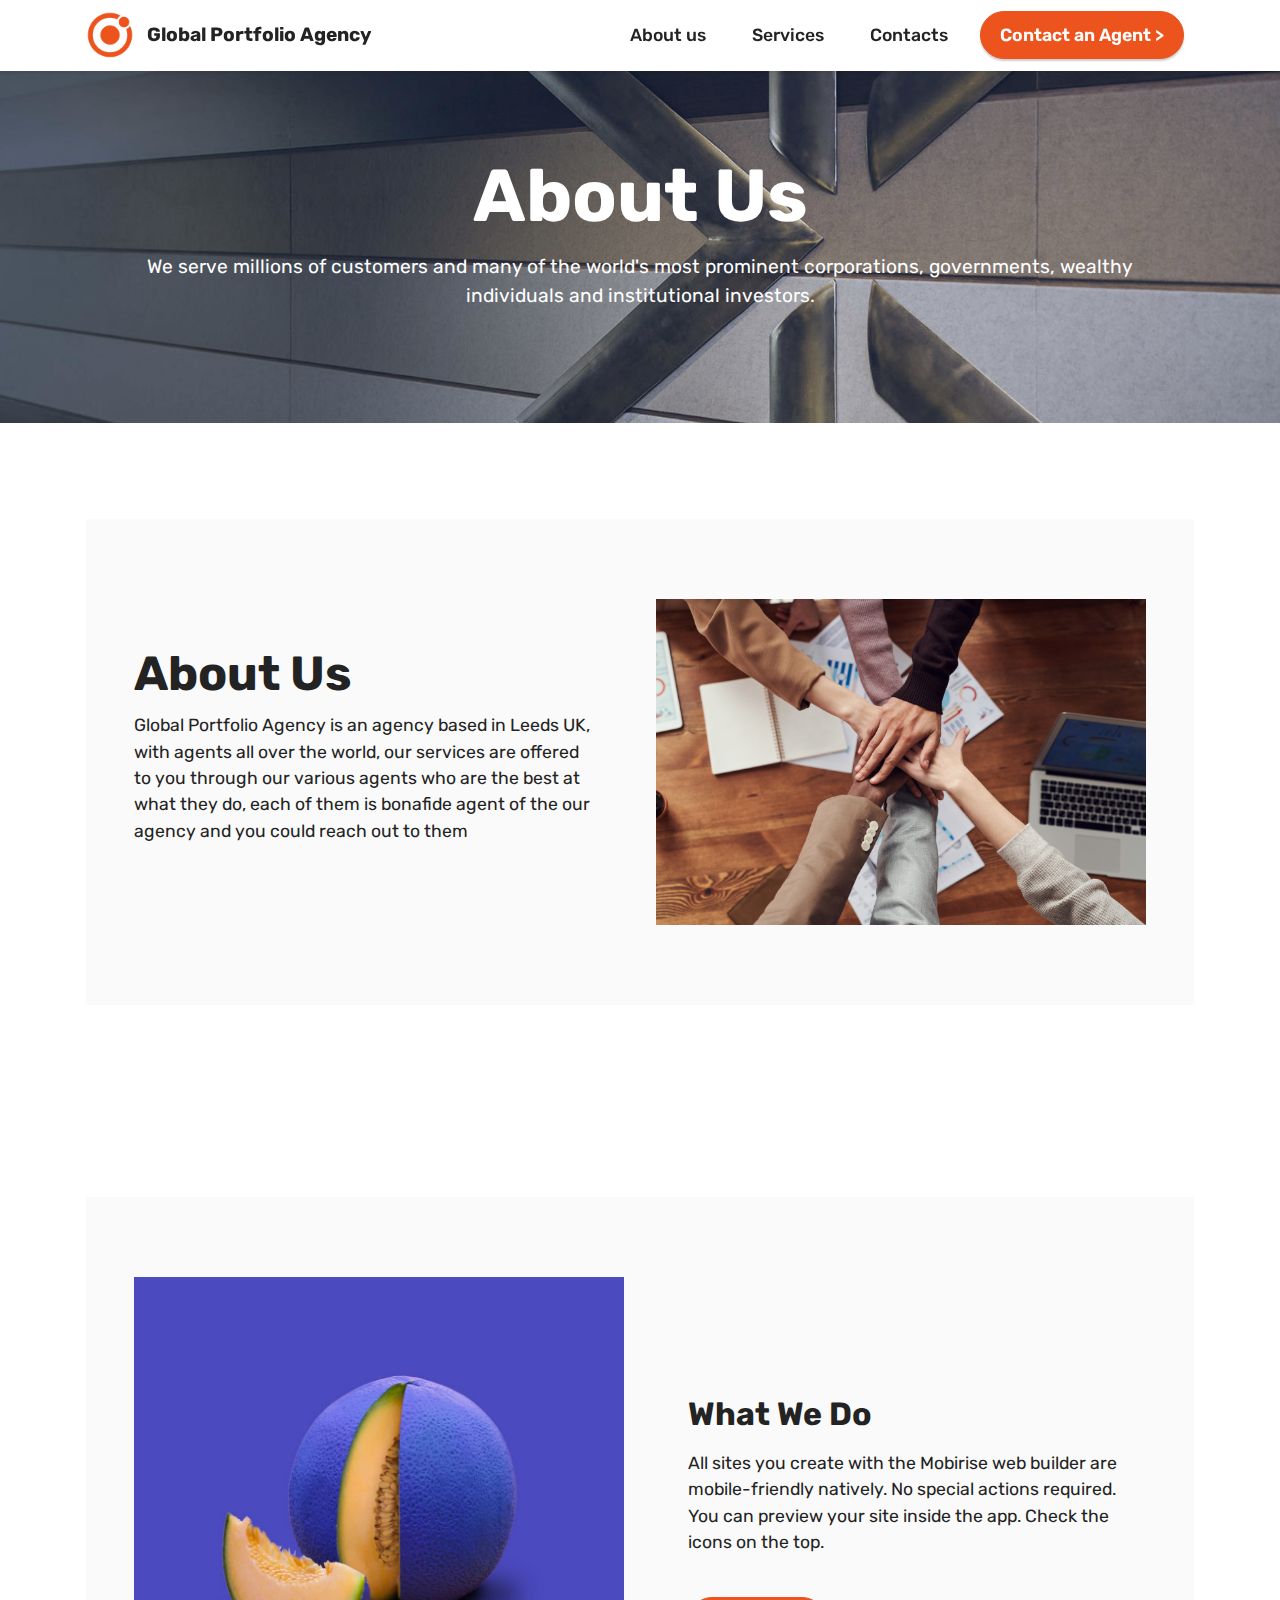
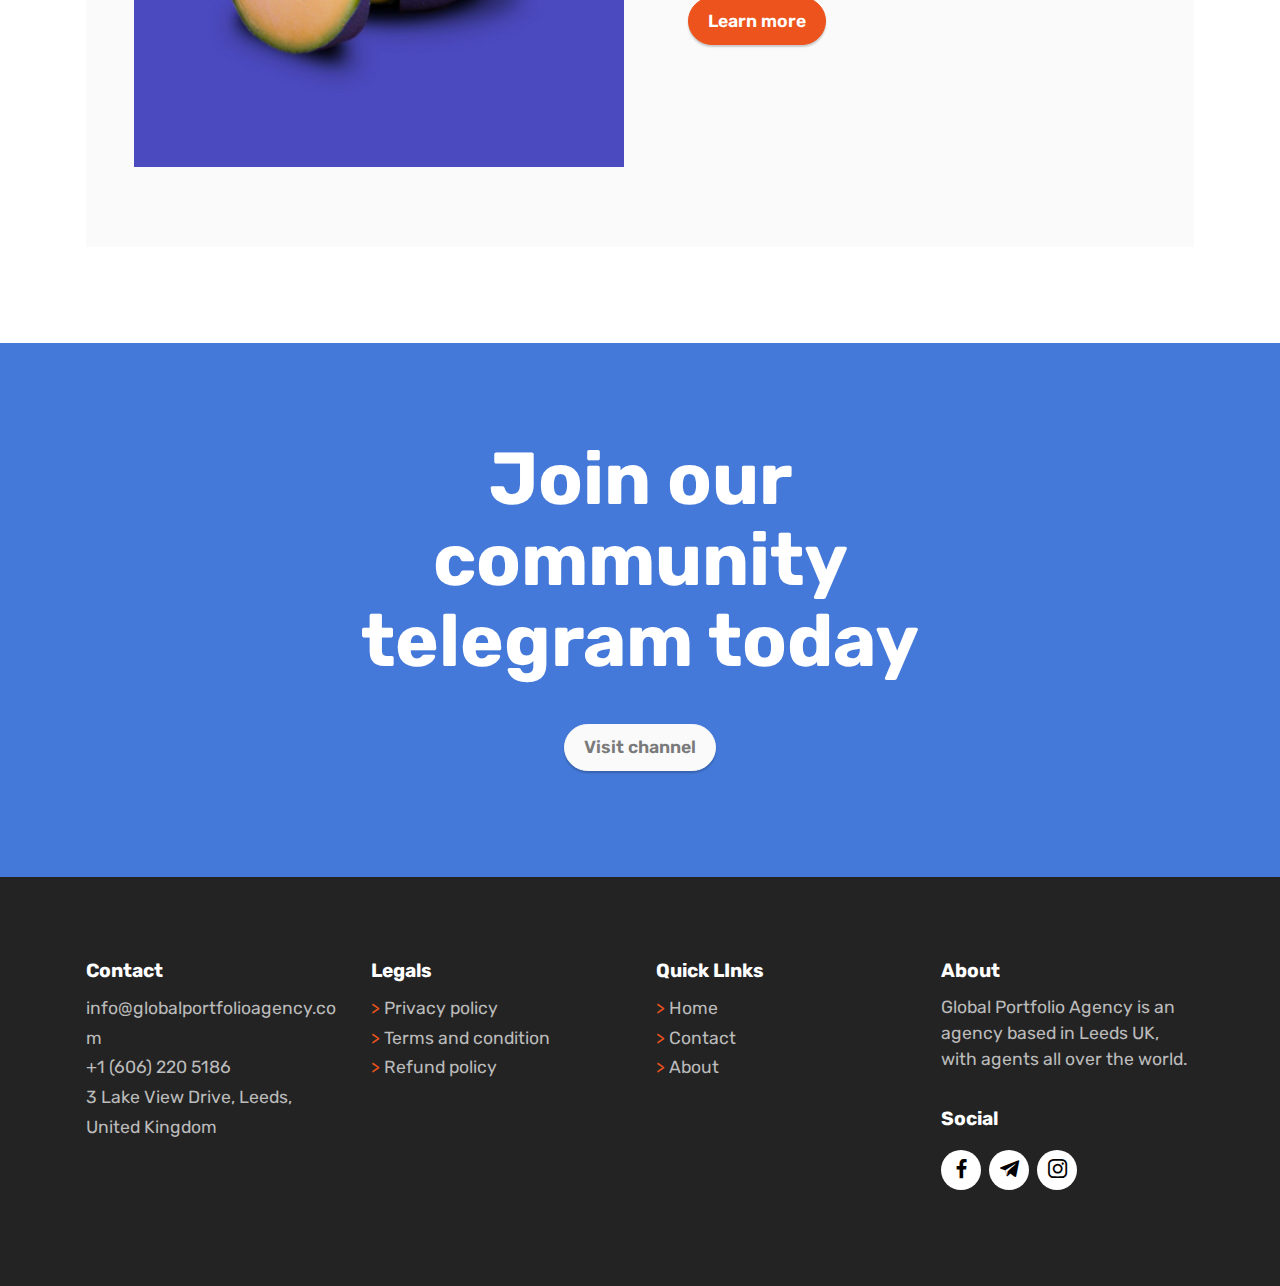
==== about.html @ 00030e46 "test phase" ====
<!DOCTYPE html>
<html lang="en">
  
<!-- Mirrored from globalportfolioagency.com/about by HTTrack Website Copier/3.x [XR&CO'2014], Tue, 10 Aug 2021 15:45:06 GMT -->
<!-- Added by HTTrack --><meta http-equiv="content-type" content="text/html;charset=utf-8" /><!-- /Added by HTTrack -->
<head>
    <meta charset="UTF-8" />
    <meta name="viewport" content="width=device-width, initial-scale=1.0" />
    <meta http-equiv="X-UA-Compatible" content="ie=edge" />

    <meta property="og:description" content="Discover how we help individuals, families, institutions and governments raise, manage and distribute the capital they need to achieve their goals."/>
    <link rel="shortcut icon" href="assets/images/logo-globe.png" type="image/x-icon">
    <title>Global Portfolio Agency </title>
  </head>
  <body>
    <div><!DOCTYPE html>
<html  >
<head>
  <!-- Site made with Mobirise Website Builder v5.3.4, https://mobirise.com -->
  <meta charset="UTF-8">
  <meta http-equiv="X-UA-Compatible" content="IE=edge">
  <meta name="generator" content="Mobirise v5.3.4, mobirise.com">
  <meta name="viewport" content="width=device-width, initial-scale=1, minimum-scale=1">
  <link rel="shortcut icon" href="assets/images/logo.html" type="image/x-icon">
  <meta name="description" content="">
  
  
  <title>about</title>
  <link rel="stylesheet" href="assets/tether/tether.min.css">
  <link rel="stylesheet" href="assets/bootstrap/css/bootstrap.min.css">
  <link rel="stylesheet" href="assets/bootstrap/css/bootstrap-grid.min.css">
  <link rel="stylesheet" href="assets/bootstrap/css/bootstrap-reboot.min.css">
  <link rel="stylesheet" href="assets/dropdown/css/style.css">
  <link rel="stylesheet" href="assets/socicon/css/styles.css">
  <link rel="stylesheet" href="assets/theme/css/style.css">
  <link rel="preload" href="https://fonts.googleapis.com/css?family=Rubik:300,400,500,600,700,800,900,300i,400i,500i,600i,700i,800i,900i&amp;display=swap" as="style" onload="this.onload=null;this.rel='stylesheet'">
  <noscript><link rel="stylesheet" href="https://fonts.googleapis.com/css?family=Rubik:300,400,500,600,700,800,900,300i,400i,500i,600i,700i,800i,900i&amp;display=swap"></noscript>
  <link rel="preload" as="style" href="assets/mobirise/css/mbr-additional.css"><link rel="stylesheet" href="assets/mobirise/css/mbr-additional.css" type="text/css">
  
  
  
  
</head>
<body>
  
  <section class="menu menu2 cid-sE0DUnyXPK" once="menu" id="menu2-i">
    
      
    <nav class="navbar navbar-dropdown navbar-fixed-top navbar-expand-lg">
      <div class="container">
          <div class="navbar-brand">
              <span class="navbar-logo">
                  <a href="index.html">
                      <img src="assets/images/logo-globe.png" alt="Mobirise" style="height: 3rem;">
                  </a>
              </span>
              <span class="navbar-caption-wrap"><a class="navbar-caption text-black display-7" href="index.html">Global Portfolio Agency</a></span>
          </div>
          <button class="navbar-toggler" type="button" data-toggle="collapse" data-target="#navbarSupportedContent" aria-controls="navbarNavAltMarkup" aria-expanded="false" aria-label="Toggle navigation">
              <div class="hamburger">
                  <span></span>
                  <span></span>
                  <span></span>
                  <span></span>
              </div>
          </button>
          <div class="collapse navbar-collapse" id="navbarSupportedContent">
              <ul class="navbar-nav nav-dropdown" data-app-modern-menu="true"><li class="nav-item"><a class="nav-link link text-black display-4" href="about.html">
                          About us</a></li>
                  <li class="nav-item"><a class="nav-link link text-black display-4" href="services.html">
                          Services</a></li>
                  <li class="nav-item"><a class="nav-link link text-black display-4" href="contact.html">Contacts</a>
                  </li></ul>
              
              <div class="navbar-buttons mbr-section-btn"><a class="btn btn-primary display-4" href="#team1-5">Contact an Agent &gt;</a></div>
          </div>
      </div>
  </nav>
</section>
<section class="header6 cid-stNG4FjljX" id="header6-10">

    

    <div class="mbr-overlay" style="opacity: 0.2; background-color: rgb(68, 121, 217);"></div>

    <div class="align-center container-fluid">
        <div class="row justify-content-center">
            <div class="col-12 col-lg-10">
                <h1 class="mbr-section-title mbr-fonts-style mbr-white mb-3 display-1"><strong>About Us </strong></h1>
                <p class="mbr-text mbr-white mbr-fonts-style display-7">
                    We serve millions of customers and many of the world's most prominent corporations, governments, wealthy individuals and institutional investors.
                </p>
            </div>
        </div>
    </div>
</section>

<section class="features15 cid-sE0GPHafFb" id="features16-l">

    

    
    <div class="container">
        <div class="content-wrapper">
            <div class="row align-items-center">
                <div class="col-12 col-lg">
                    <div class="text-wrapper">
                        <h6 class="card-title mbr-fonts-style display-2">
                            <strong>About Us</strong>
                        </h6>
                        <p class="mbr-text mbr-fonts-style mb-4 display-4">
                            Global Portfolio Agency is an agency based in Leeds UK, with agents all over the world, our services are offered to you through our various agents who are the best at what they do, each of them is bonafide agent  of the our agency and you could reach out to them</p>
                    
                    </div>
                </div>
                <div class="col-12 col-lg-6">
                    <div class="image-wrapper">
                        <img src="assets/images/sq2.jpg" alt="Mobirise">
                    </div>
                </div>
            </div>
        </div>
    </div>
</section>

<section class="features16 cid-sE0GQ8Fw3c" id="features17-m">
    

    
    <div class="container">
        <div class="content-wrapper">
            <div class="row align-items-center">
                <div class="col-12 col-lg-6">
                    <div class="image-wrapper">
                        <img src="assets/images/sq1.jpg" alt="Mobirise">
                    </div>
                </div>
                <div class="col-12 col-lg">
                    <div class="text-wrapper">
                        <h6 class="card-title mbr-fonts-style display-5">
                            <strong>What We Do </strong>
                        </h6>
                        <p class="mbr-text mbr-fonts-style mb-4 display-4">
                            All sites you create with the Mobirise web builder are mobile-friendly natively. No special actions required. You can preview your site inside the app. Check the icons on the top.</p>
                        <div class="mbr-section-btn mt-3">
                            <a class="btn btn-primary display-4" href="https://mobiri.se/">
                                Learn more
                            </a>
                        </div>
                    </div>
                </div>
            </div>
        </div>
    </div>
</section>


<section class="info1 cid-sE0E0Isvw9" id="info1-3">
    
    
    <div class="align-center container">
        <div class="row justify-content-center">
            <div class="col-12 col-lg-8">
                <h3 class="mbr-section-title mb-4 mbr-fonts-style display-1">
                    <strong>Join our community telegram today</strong>
                </h3>
                
                <div class="mbr-section-btn">
                    <a class="btn btn-white display-4" href="https://t.me/globalportfolioagency">Visit channel</a>
                </div>
            </div>
        </div>
    </div>
</section>

<section class="footer1 cid-sE0EalPDA8" once="footers" id="footer1-j">

    
     
    
    <div class="container">
        <div class="row mbr-white">
            <div class="col-12 col-md-6 col-lg-3">
                <h5 class="mbr-section-subtitle mbr-fonts-style mb-2 display-7">
                    <strong>Contact </strong>
                </h5>
                <ul class="list mbr-fonts-style display-4">
                    <li class="mbr-text item-wrap">info@globalportfolioagency.com</li>
                    <li class="mbr-text item-wrap"> +1 (606) 220 5186</li>
                    <li class="mbr-text item-wrap">3 Lake View Drive, Leeds, United Kingdom</li>
                </ul>
            </div>
            <div class="col-12 col-md-6 col-lg-3">
                <h5 class="mbr-section-subtitle mbr-fonts-style mb-2 display-7">
                    <strong>Legals</strong>
                </h5>
                <ul class="list mbr-fonts-style display-4">

                    <a href="privacy-policy.html" class="mbr-text item-wrap"> <span style="color: #ed531c;">&gt;</span> Privacy policy</a><br>
                    <a href="term-and-condition" class="mbr-text item-wrap"> <span style="color: #ed531c;">&gt;</span>  Terms and condition</a><br>
                    <a href="refund-policy" class="mbr-text item-wrap"><span style="color: #ed531c;">&gt;</span>  Refund policy</a><br>
                </ul>
            </div>
            <div class="col-12 col-md-6 col-lg-3">
                <h5 class="mbr-section-subtitle mbr-fonts-style mb-2 display-7">
                    <strong>Quick LInks</strong>
                </h5>
                <ul class="list mbr-fonts-style display-4">
                    <a href="index.html" class="mbr-text item-wrap"><span style="color: #ed531c;">&gt;</span>  Home </a> <br>
                    <a href="contact.html" class="mbr-text item-wrap"><span style="color: #ed531c;">&gt;</span>  Contact</a><br>
                    <a href="about.html" class="mbr-text item-wrap"><span style="color: #ed531c;">&gt;</span> About</a><br>
                </ul>
            </div>
            <div class="col-12 col-md-6 col-lg-3">
                <h5 class="mbr-section-subtitle mbr-fonts-style mb-2 display-7">
                    <strong>About</strong>
                </h5>
                <p class="mbr-text mbr-fonts-style mb-4 display-4">
                    Global Portfolio Agency is an agency based in Leeds UK, with agents all over the world.</p>
                <h5 class="mbr-section-subtitle mbr-fonts-style mb-3 display-7">
                    <strong>Social</strong>
                </h5>
                <div class="social-row display-7">
                    <div class="soc-item">
                        <a href="https://facebook.com/globalportfolioagency" target="_blank">
                            <span class="mbr-iconfont socicon socicon-facebook"></span>
                        </a>
                    </div>
                    <div class="soc-item">
                        <a href="https://t.me/globalportfolioagency" target="_blank">
                            <span class="mbr-iconfont socicon socicon-telegram"></span>
                        </a>
                    </div>
                    <div class="soc-item">
                        <a href="https://instagram.com/globalportfolioagency" target="_blank">
                            <span class="mbr-iconfont socicon socicon-instagram"></span>
                        </a>
                    </div>
                    
                </div>
            </div>
            
        </div>
    </div>
</section><section style="background-color: #fff; font-family: -apple-system, BlinkMacSystemFont, 'Segoe UI', 'Roboto', 'Helvetica Neue', Arial, sans-serif; color:#aaa; font-size:12px; padding: 0; align-items: center; display: none;"><a href="https://mobirise.site/v" style="flex: 1 1; height: 3rem; padding-left: 1rem;"></a><p style="flex: 0 0 auto; margin:0; padding-right:1rem;">Made with Mobirise <a href="https://mobirise.site/j" style="color:#aaa;">page</a> maker</p></section><script src="assets/web/assets/jquery/jquery.min.js"></script>  <script src="assets/popper/popper.min.js"></script>  <script src="assets/tether/tether.min.js"></script>  <script src="assets/bootstrap/js/bootstrap.min.js"></script>  <script src="assets/smoothscroll/smooth-scroll.js"></script>  <script src="assets/dropdown/js/nav-dropdown.js"></script>  <script src="assets/dropdown/js/navbar-dropdown.js"></script>  <script src="assets/touchswipe/jquery.touch-swipe.min.js"></script>  <script src="assets/theme/js/script.js"></script>  
  
<!-- Start of LiveChat (www.livechatinc.com) code -->
<script>
  window.__lc = window.__lc || {};
  window.__lc.license = 13027326;
  ;(function(n,t,c){function i(n){return e._h?e._h.apply(null,n):e._q.push(n)}var e={_q:[],_h:null,_v:"2.0",on:function(){i(["on",c.call(arguments)])},once:function(){i(["once",c.call(arguments)])},off:function(){i(["off",c.call(arguments)])},get:function(){if(!e._h)throw new Error("[LiveChatWidget] You can't use getters before load.");return i(["get",c.call(arguments)])},call:function(){i(["call",c.call(arguments)])},init:function(){var n=t.createElement("script");n.async=!0,n.type="text/javascript",n.src="../cdn.livechatinc.com/tracking.js",t.head.appendChild(n)}};!n.__lc.asyncInit&&e.init(),n.LiveChatWidget=n.LiveChatWidget||e}(window,document,[].slice))
</script>
<noscript><a href="https://www.livechatinc.com/chat-with/13027326/" rel="nofollow">Chat with us</a>, powered by <a href="https://www.livechatinc.com/?welcome" rel="noopener nofollow" target="_blank">LiveChat</a></noscript>
<!-- End of LiveChat code -->

</body>

<!-- Mirrored from globalportfolioagency.com/about by HTTrack Website Copier/3.x [XR&CO'2014], Tue, 10 Aug 2021 15:45:07 GMT -->
</html></div>

  </body>
</html>
---- assets/dropdown/css/style.css ----
.navbar-dropdown {
  left: 0;
  padding: 0;
  position: absolute;
  right: 0;
  top: 0;
  transition: all 0.45s ease;
  z-index: 1030;
  background: #282828; }
  .navbar-dropdown .navbar-logo {
    margin-right: 0.8rem;
    transition: margin 0.3s ease-in-out;
    vertical-align: middle; }
    .navbar-dropdown .navbar-logo img {
      height: 3.125rem;
      transition: all 0.3s ease-in-out; }
    .navbar-dropdown .navbar-logo.mbr-iconfont {
      font-size: 3.125rem;
      line-height: 3.125rem; }
  .navbar-dropdown .navbar-caption {
    font-weight: 700;
    white-space: normal;
    vertical-align: -4px;
    line-height: 3.125rem !important; }
    .navbar-dropdown .navbar-caption, .navbar-dropdown .navbar-caption:hover {
      color: inherit;
      text-decoration: none; }
  .navbar-dropdown .mbr-iconfont + .navbar-caption {
    vertical-align: -1px; }
  .navbar-dropdown.navbar-fixed-top {
    position: fixed; }
  .navbar-dropdown .navbar-brand span {
    vertical-align: -4px; }
  .navbar-dropdown.bg-color.transparent {
    background: none; }
  .navbar-dropdown.navbar-short .navbar-brand {
    padding: 0.625rem 0; }
    .navbar-dropdown.navbar-short .navbar-brand span {
      vertical-align: -1px; }
  .navbar-dropdown.navbar-short .navbar-caption {
    line-height: 2.375rem !important;
    vertical-align: -2px; }
  .navbar-dropdown.navbar-short .navbar-logo {
    margin-right: 0.5rem; }
    .navbar-dropdown.navbar-short .navbar-logo img {
      height: 2.375rem; }
    .navbar-dropdown.navbar-short .navbar-logo.mbr-iconfont {
      font-size: 2.375rem;
      line-height: 2.375rem; }
  .navbar-dropdown.navbar-short .mbr-table-cell {
    height: 3.625rem; }
  .navbar-dropdown .navbar-close {
    left: 0.6875rem;
    position: fixed;
    top: 0.75rem;
    z-index: 1000; }
  .navbar-dropdown .hamburger-icon {
    content: "";
    display: inline-block;
    vertical-align: middle;
    width: 16px;
    -webkit-box-shadow: 0 -6px 0 1px #282828,0 0 0 1px #282828,0 6px 0 1px #282828;
    -moz-box-shadow: 0 -6px 0 1px #282828,0 0 0 1px #282828,0 6px 0 1px #282828;
    box-shadow: 0 -6px 0 1px #282828,0 0 0 1px #282828,0 6px 0 1px #282828; }

.dropdown-menu .dropdown-toggle[data-toggle="dropdown-submenu"]::after {
  border-bottom: 0.35em solid transparent;
  border-left: 0.35em solid;
  border-right: 0;
  border-top: 0.35em solid transparent;
  margin-left: 0.3rem; }

.dropdown-menu .dropdown-item:focus {
  outline: 0; }

.nav-dropdown {
  font-size: 0.75rem;
  font-weight: 500;
  height: auto !important; }
  .nav-dropdown .nav-btn {
    padding-left: 1rem; }
  .nav-dropdown .link {
    margin: .667em 1.667em;
    font-weight: 500;
    padding: 0;
    transition: color .2s ease-in-out; }
    .nav-dropdown .link.dropdown-toggle {
      margin-right: 2.583em; }
      .nav-dropdown .link.dropdown-toggle::after {
        margin-left: .25rem;
        border-top: 0.35em solid;
        border-right: 0.35em solid transparent;
        border-left: 0.35em solid transparent;
        border-bottom: 0; }
      .nav-dropdown .link.dropdown-toggle[aria-expanded="true"] {
        margin: 0;
        padding: 0.667em 3.263em  0.667em 1.667em; }
  .nav-dropdown .link::after,
  .nav-dropdown .dropdown-item::after {
    color: inherit; }
  .nav-dropdown .btn {
    font-size: 0.75rem;
    font-weight: 700;
    letter-spacing: 0;
    margin-bottom: 0;
    padding-left: 1.25rem;
    padding-right: 1.25rem; }
  .nav-dropdown .dropdown-menu {
    border-radius: 0;
    border: 0;
    left: 0;
    margin: 0;
    padding-bottom: 1.25rem;
    padding-top: 1.25rem;
    position: relative; }
  .nav-dropdown .dropdown-submenu {
    margin-left: 0.125rem;
    top: 0; }
  .nav-dropdown .dropdown-item {
    font-weight: 500;
    line-height: 2;
    padding: 0.3846em 4.615em 0.3846em 1.5385em;
    position: relative;
    transition: color .2s ease-in-out, background-color .2s ease-in-out; }
    .nav-dropdown .dropdown-item::after {
      margin-top: -0.3077em;
      position: absolute;
      right: 1.1538em;
      top: 50%; }
    .nav-dropdown .dropdown-item:focus, .nav-dropdown .dropdown-item:hover {
      background: none; }

@media (max-width: 767px) {
  .nav-dropdown.navbar-toggleable-sm {
    bottom: 0;
    display: none;
    left: 0;
    overflow-x: hidden;
    position: fixed;
    top: 0;
    transform: translateX(-100%);
    -ms-transform: translateX(-100%);
    -webkit-transform: translateX(-100%);
    width: 18.75rem;
    z-index: 999; } }
.nav-dropdown.navbar-toggleable-xl {
  bottom: 0;
  display: none;
  left: 0;
  overflow-x: hidden;
  position: fixed;
  top: 0;
  transform: translateX(-100%);
  -ms-transform: translateX(-100%);
  -webkit-transform: translateX(-100%);
  width: 18.75rem;
  z-index: 999; }

.nav-dropdown-sm {
  display: block !important;
  overflow-x: hidden;
  overflow: auto;
  padding-top: 3.875rem; }
  .nav-dropdown-sm::after {
    content: "";
    display: block;
    height: 3rem;
    width: 100%; }
  .nav-dropdown-sm.collapse.in ~ .navbar-close {
    display: block !important; }
  .nav-dropdown-sm.collapsing, .nav-dropdown-sm.collapse.in {
    transform: translateX(0);
    -ms-transform: translateX(0);
    -webkit-transform: translateX(0);
    transition: all 0.25s ease-out;
    -webkit-transition: all 0.25s ease-out;
    background: #282828; }
  .nav-dropdown-sm.collapsing[aria-expanded="false"] {
    transform: translateX(-100%);
    -ms-transform: translateX(-100%);
    -webkit-transform: translateX(-100%); }
  .nav-dropdown-sm .nav-item {
    display: block;
    margin-left: 0 !important;
    padding-left: 0; }
  .nav-dropdown-sm .link,
  .nav-dropdown-sm .dropdown-item {
    border-top: 1px dotted rgba(255, 255, 255, 0.1);
    font-size: 0.8125rem;
    line-height: 1.6;
    margin: 0 !important;
    padding: 0.875rem 2.4rem 0.875rem 1.5625rem !important;
    position: relative;
    white-space: normal; }
    .nav-dropdown-sm .link:focus, .nav-dropdown-sm .link:hover,
    .nav-dropdown-sm .dropdown-item:focus,
    .nav-dropdown-sm .dropdown-item:hover {
      background: rgba(0, 0, 0, 0.2) !important;
      color: #c0a375; }
  .nav-dropdown-sm .nav-btn {
    position: relative;
    padding: 1.5625rem 1.5625rem 0 1.5625rem; }
    .nav-dropdown-sm .nav-btn::before {
      border-top: 1px dotted rgba(255, 255, 255, 0.1);
      content: "";
      left: 0;
      position: absolute;
      top: 0;
      width: 100%; }
    .nav-dropdown-sm .nav-btn + .nav-btn {
      padding-top: 0.625rem; }
      .nav-dropdown-sm .nav-btn + .nav-btn::before {
        display: none; }
  .nav-dropdown-sm .btn {
    padding: 0.625rem 0; }
  .nav-dropdown-sm .dropdown-toggle[data-toggle="dropdown-submenu"]::after {
    margin-left: .25rem;
    border-top: 0.35em solid;
    border-right: 0.35em solid transparent;
    border-left: 0.35em solid transparent;
    border-bottom: 0; }
  .nav-dropdown-sm .dropdown-toggle[data-toggle="dropdown-submenu"][aria-expanded="true"]::after {
    border-top: 0;
    border-right: 0.35em solid transparent;
    border-left: 0.35em solid transparent;
    border-bottom: 0.35em solid; }
  .nav-dropdown-sm .dropdown-menu {
    margin: 0;
    padding: 0;
    position: relative;
    top: 0;
    left: 0;
    width: 100%;
    border: 0;
    float: none;
    border-radius: 0;
    background: none; }
  .nav-dropdown-sm .dropdown-submenu {
    left: 100%;
    margin-left: 0.125rem;
    margin-top: -1.25rem;
    top: 0; }

.navbar-toggleable-sm .nav-dropdown .dropdown-menu {
  position: absolute; }

.navbar-toggleable-sm .nav-dropdown .dropdown-submenu {
  left: 100%;
  margin-left: 0.125rem;
  margin-top: -1.25rem;
  top: 0; }

.navbar-toggleable-sm.opened .nav-dropdown .dropdown-menu {
  position: relative; }

.navbar-toggleable-sm.opened .nav-dropdown .dropdown-submenu {
  left: 0;
  margin-left: 00rem;
  margin-top: 0rem;
  top: 0; }

.is-builder .nav-dropdown.collapsing {
  transition: none !important; }

/*# sourceMappingURL=style.css.map */
---- assets/socicon/css/styles.css ----
@charset "UTF-8";

@font-face {
  font-family: 'Socicon';
  src:  url('../fonts/socicon.eot');
  src:  url('../fonts/socicond41d.eot?#iefix') format('embedded-opentype'),
    url('../fonts/socicon.woff2') format('woff2'),
    url('../fonts/socicon.ttf') format('truetype'),
    url('../fonts/socicon.woff') format('woff'),
    url('../fonts/socicon.svg#socicon') format('svg');
  font-weight: normal;
  font-style: normal;
  font-display: swap;
}

[data-icon]:before {
  font-family: "socicon" !important;
  content: attr(data-icon);
  font-style: normal !important;
  font-weight: normal !important;
  font-variant: normal !important;
  text-transform: none !important;
  speak: none;
  line-height: 1;
  -webkit-font-smoothing: antialiased;
  -moz-osx-font-smoothing: grayscale;
}

[class^="socicon-"], [class*=" socicon-"] {
  /* use !important to prevent issues with browser extensions that change fonts */
  font-family: 'Socicon' !important;
  speak: none;
  font-style: normal;
  font-weight: normal;
  font-variant: normal;
  text-transform: none;
  line-height: 1;

  /* Better Font Rendering =========== */
  -webkit-font-smoothing: antialiased;
  -moz-osx-font-smoothing: grayscale;
}

.socicon-eitaa:before {
  content: "\e97c";
}
.socicon-soroush:before {
  content: "\e97d";
}
.socicon-bale:before {
  content: "\e97e";
}
.socicon-zazzle:before {
  content: "\e97b";
}
.socicon-society6:before {
  content: "\e97a";
}
.socicon-redbubble:before {
  content: "\e979";
}
.socicon-avvo:before {
  content: "\e978";
}
.socicon-stitcher:before {
  content: "\e977";
}
.socicon-googlehangouts:before {
  content: "\e974";
}
.socicon-dlive:before {
  content: "\e975";
}
.socicon-vsco:before {
  content: "\e976";
}
.socicon-flipboard:before {
  content: "\e973";
}
.socicon-ubuntu:before {
  content: "\e958";
}
.socicon-artstation:before {
  content: "\e959";
}
.socicon-invision:before {
  content: "\e95a";
}
.socicon-torial:before {
  content: "\e95b";
}
.socicon-collectorz:before {
  content: "\e95c";
}
.socicon-seenthis:before {
  content: "\e95d";
}
.socicon-googleplaymusic:before {
  content: "\e95e";
}
.socicon-debian:before {
  content: "\e95f";
}
.socicon-filmfreeway:before {
  content: "\e960";
}
.socicon-gnome:before {
  content: "\e961";
}
.socicon-itchio:before {
  content: "\e962";
}
.socicon-jamendo:before {
  content: "\e963";
}
.socicon-mix:before {
  content: "\e964";
}
.socicon-sharepoint:before {
  content: "\e965";
}
.socicon-tinder:before {
  content: "\e966";
}
.socicon-windguru:before {
  content: "\e967";
}
.socicon-cdbaby:before {
  content: "\e968";
}
.socicon-elementaryos:before {
  content: "\e969";
}
.socicon-stage32:before {
  content: "\e96a";
}
.socicon-tiktok:before {
  content: "\e96b";
}
.socicon-gitter:before {
  content: "\e96c";
}
.socicon-letterboxd:before {
  content: "\e96d";
}
.socicon-threema:before {
  content: "\e96e";
}
.socicon-splice:before {
  content: "\e96f";
}
.socicon-metapop:before {
  content: "\e970";
}
.socicon-naver:before {
  content: "\e971";
}
.socicon-remote:before {
  content: "\e972";
}
.socicon-internet:before {
  content: "\e957";
}
.socicon-moddb:before {
  content: "\e94b";
}
.socicon-indiedb:before {
  content: "\e94c";
}
.socicon-traxsource:before {
  content: "\e94d";
}
.socicon-gamefor:before {
  content: "\e94e";
}
.socicon-pixiv:before {
  content: "\e94f";
}
.socicon-myanimelist:before {
  content: "\e950";
}
.socicon-blackberry:before {
  content: "\e951";
}
.socicon-wickr:before {
  content: "\e952";
}
.socicon-spip:before {
  content: "\e953";
}
.socicon-napster:before {
  content: "\e954";
}
.socicon-beatport:before {
  content: "\e955";
}
.socicon-hackerone:before {
  content: "\e956";
}
.socicon-hackernews:before {
  content: "\e946";
}
.socicon-smashwords:before {
  content: "\e947";
}
.socicon-kobo:before {
  content: "\e948";
}
.socicon-bookbub:before {
  content: "\e949";
}
.socicon-mailru:before {
  content: "\e94a";
}
.socicon-gitlab:before {
  content: "\e945";
}
.socicon-instructables:before {
  content: "\e944";
}
.socicon-portfolio:before {
  content: "\e943";
}
.socicon-codered:before {
  content: "\e940";
}
.socicon-origin:before {
  content: "\e941";
}
.socicon-nextdoor:before {
  content: "\e942";
}
.socicon-udemy:before {
  content: "\e93f";
}
.socicon-livemaster:before {
  content: "\e93e";
}
.socicon-crunchbase:before {
  content: "\e93b";
}
.socicon-homefy:before {
  content: "\e93c";
}
.socicon-calendly:before {
  content: "\e93d";
}
.socicon-realtor:before {
  content: "\e90f";
}
.socicon-tidal:before {
  content: "\e910";
}
.socicon-qobuz:before {
  content: "\e911";
}
.socicon-natgeo:before {
  content: "\e912";
}
.socicon-mastodon:before {
  content: "\e913";
}
.socicon-unsplash:before {
  content: "\e914";
}
.socicon-homeadvisor:before {
  content: "\e915";
}
.socicon-angieslist:before {
  content: "\e916";
}
.socicon-codepen:before {
  content: "\e917";
}
.socicon-slack:before {
  content: "\e918";
}
.socicon-openaigym:before {
  content: "\e919";
}
.socicon-logmein:before {
  content: "\e91a";
}
.socicon-fiverr:before {
  content: "\e91b";
}
.socicon-gotomeeting:before {
  content: "\e91c";
}
.socicon-aliexpress:before {
  content: "\e91d";
}
.socicon-guru:before {
  content: "\e91e";
}
.socicon-appstore:before {
  content: "\e91f";
}
.socicon-homes:before {
  content: "\e920";
}
.socicon-zoom:before {
  content: "\e921";
}
.socicon-alibaba:before {
  content: "\e922";
}
.socicon-craigslist:before {
  content: "\e923";
}
.socicon-wix:before {
  content: "\e924";
}
.socicon-redfin:before {
  content: "\e925";
}
.socicon-googlecalendar:before {
  content: "\e926";
}
.socicon-shopify:before {
  content: "\e927";
}
.socicon-freelancer:before {
  content: "\e928";
}
.socicon-seedrs:before {
  content: "\e929";
}
.socicon-bing:before {
  content: "\e92a";
}
.socicon-doodle:before {
  content: "\e92b";
}
.socicon-bonanza:before {
  content: "\e92c";
}
.socicon-squarespace:before {
  content: "\e92d";
}
.socicon-toptal:before {
  content: "\e92e";
}
.socicon-gust:before {
  content: "\e92f";
}
.socicon-ask:before {
  content: "\e930";
}
.socicon-trulia:before {
  content: "\e931";
}
.socicon-loomly:before {
  content: "\e932";
}
.socicon-ghost:before {
  content: "\e933";
}
.socicon-upwork:before {
  content: "\e934";
}
.socicon-fundable:before {
  content: "\e935";
}
.socicon-booking:before {
  content: "\e936";
}
.socicon-googlemaps:before {
  content: "\e937";
}
.socicon-zillow:before {
  content: "\e938";
}
.socicon-niconico:before {
  content: "\e939";
}
.socicon-toneden:before {
  content: "\e93a";
}
.socicon-augment:before {
  content: "\e908";
}
.socicon-bitbucket:before {
  content: "\e909";
}
.socicon-fyuse:before {
  content: "\e90a";
}
.socicon-yt-gaming:before {
  content: "\e90b";
}
.socicon-sketchfab:before {
  content: "\e90c";
}
.socicon-mobcrush:before {
  content: "\e90d";
}
.socicon-microsoft:before {
  content: "\e90e";
}
.socicon-pandora:before {
  content: "\e907";
}
.socicon-messenger:before {
  content: "\e906";
}
.socicon-gamewisp:before {
  content: "\e905";
}
.socicon-bloglovin:before {
  content: "\e904";
}
.socicon-tunein:before {
  content: "\e903";
}
.socicon-gamejolt:before {
  content: "\e901";
}
.socicon-trello:before {
  content: "\e902";
}
.socicon-spreadshirt:before {
  content: "\e900";
}
.socicon-500px:before {
  content: "\e000";
}
.socicon-8tracks:before {
  content: "\e001";
}
.socicon-airbnb:before {
  content: "\e002";
}
.socicon-alliance:before {
  content: "\e003";
}
.socicon-amazon:before {
  content: "\e004";
}
.socicon-amplement:before {
  content: "\e005";
}
.socicon-android:before {
  content: "\e006";
}
.socicon-angellist:before {
  content: "\e007";
}
.socicon-apple:before {
  content: "\e008";
}
.socicon-appnet:before {
  content: "\e009";
}
.socicon-baidu:before {
  content: "\e00a";
}
.socicon-bandcamp:before {
  content: "\e00b";
}
.socicon-battlenet:before {
  content: "\e00c";
}
.socicon-mixer:before {
  content: "\e00d";
}
.socicon-bebee:before {
  content: "\e00e";
}
.socicon-bebo:before {
  content: "\e00f";
}
.socicon-behance:before {
  content: "\e010";
}
.socicon-blizzard:before {
  content: "\e011";
}
.socicon-blogger:before {
  content: "\e012";
}
.socicon-buffer:before {
  content: "\e013";
}
.socicon-chrome:before {
  content: "\e014";
}
.socicon-coderwall:before {
  content: "\e015";
}
.socicon-curse:before {
  content: "\e016";
}
.socicon-dailymotion:before {
  content: "\e017";
}
.socicon-deezer:before {
  content: "\e018";
}
.socicon-delicious:before {
  content: "\e019";
}
.socicon-deviantart:before {
  content: "\e01a";
}
.socicon-diablo:before {
  content: "\e01b";
}
.socicon-digg:before {
  content: "\e01c";
}
.socicon-discord:before {
  content: "\e01d";
}
.socicon-disqus:before {
  content: "\e01e";
}
.socicon-douban:before {
  content: "\e01f";
}
.socicon-draugiem:before {
  content: "\e020";
}
.socicon-dribbble:before {
  content: "\e021";
}
.socicon-drupal:before {
  content: "\e022";
}
.socicon-ebay:before {
  content: "\e023";
}
.socicon-ello:before {
  content: "\e024";
}
.socicon-endomodo:before {
  content: "\e025";
}
.socicon-envato:before {
  content: "\e026";
}
.socicon-etsy:before {
  content: "\e027";
}
.socicon-facebook:before {
  content: "\e028";
}
.socicon-feedburner:before {
  content: "\e029";
}
.socicon-filmweb:before {
  content: "\e02a";
}
.socicon-firefox:before {
  content: "\e02b";
}
.socicon-flattr:before {
  content: "\e02c";
}
.socicon-flickr:before {
  content: "\e02d";
}
.socicon-formulr:before {
  content: "\e02e";
}
.socicon-forrst:before {
  content: "\e02f";
}
.socicon-foursquare:before {
  content: "\e030";
}
.socicon-friendfeed:before {
  content: "\e031";
}
.socicon-github:before {
  content: "\e032";
}
.socicon-goodreads:before {
  content: "\e033";
}
.socicon-google:before {
  content: "\e034";
}
.socicon-googlescholar:before {
  content: "\e035";
}
.socicon-googlegroups:before {
  content: "\e036";
}
.socicon-googlephotos:before {
  content: "\e037";
}
.socicon-googleplus:before {
  content: "\e038";
}
.socicon-grooveshark:before {
  content: "\e039";
}
.socicon-hackerrank:before {
  content: "\e03a";
}
.socicon-hearthstone:before {
  content: "\e03b";
}
.socicon-hellocoton:before {
  content: "\e03c";
}
.socicon-heroes:before {
  content: "\e03d";
}
.socicon-smashcast:before {
  content: "\e03e";
}
.socicon-horde:before {
  content: "\e03f";
}
.socicon-houzz:before {
  content: "\e040";
}
.socicon-icq:before {
  content: "\e041";
}
.socicon-identica:before {
  content: "\e042";
}
.socicon-imdb:before {
  content: "\e043";
}
.socicon-instagram:before {
  content: "\e044";
}
.socicon-issuu:before {
  content: "\e045";
}
.socicon-istock:before {
  content: "\e046";
}
.socicon-itunes:before {
  content: "\e047";
}
.socicon-keybase:before {
  content: "\e048";
}
.socicon-lanyrd:before {
  content: "\e049";
}
.socicon-lastfm:before {
  content: "\e04a";
}
.socicon-line:before {
  content: "\e04b";
}
.socicon-linkedin:before {
  content: "\e04c";
}
.socicon-livejournal:before {
  content: "\e04d";
}
.socicon-lyft:before {
  content: "\e04e";
}
.socicon-macos:before {
  content: "\e04f";
}
.socicon-mail:before {
  content: "\e050";
}
.socicon-medium:before {
  content: "\e051";
}
.socicon-meetup:before {
  content: "\e052";
}
.socicon-mixcloud:before {
  content: "\e053";
}
.socicon-modelmayhem:before {
  content: "\e054";
}
.socicon-mumble:before {
  content: "\e055";
}
.socicon-myspace:before {
  content: "\e056";
}
.socicon-newsvine:before {
  content: "\e057";
}
.socicon-nintendo:before {
  content: "\e058";
}
.socicon-npm:before {
  content: "\e059";
}
.socicon-odnoklassniki:before {
  content: "\e05a";
}
.socicon-openid:before {
  content: "\e05b";
}
.socicon-opera:before {
  content: "\e05c";
}
.socicon-outlook:before {
  content: "\e05d";
}
.socicon-overwatch:before {
  content: "\e05e";
}
.socicon-patreon:before {
  content: "\e05f";
}
.socicon-paypal:before {
  content: "\e060";
}
.socicon-periscope:before {
  content: "\e061";
}
.socicon-persona:before {
  content: "\e062";
}
.socicon-pinterest:before {
  content: "\e063";
}
.socicon-play:before {
  content: "\e064";
}
.socicon-player:before {
  content: "\e065";
}
.socicon-playstation:before {
  content: "\e066";
}
.socicon-pocket:before {
  content: "\e067";
}
.socicon-qq:before {
  content: "\e068";
}
.socicon-quora:before {
  content: "\e069";
}
.socicon-raidcall:before {
  content: "\e06a";
}
.socicon-ravelry:before {
  content: "\e06b";
}
.socicon-reddit:before {
  content: "\e06c";
}
.socicon-renren:before {
  content: "\e06d";
}
.socicon-researchgate:before {
  content: "\e06e";
}
.socicon-residentadvisor:before {
  content: "\e06f";
}
.socicon-reverbnation:before {
  content: "\e070";
}
.socicon-rss:before {
  content: "\e071";
}
.socicon-sharethis:before {
  content: "\e072";
}
.socicon-skype:before {
  content: "\e073";
}
.socicon-slideshare:before {
  content: "\e074";
}
.socicon-smugmug:before {
  content: "\e075";
}
.socicon-snapchat:before {
  content: "\e076";
}
.socicon-songkick:before {
  content: "\e077";
}
.socicon-soundcloud:before {
  content: "\e078";
}
.socicon-spotify:before {
  content: "\e079";
}
.socicon-stackexchange:before {
  content: "\e07a";
}
.socicon-stackoverflow:before {
  content: "\e07b";
}
.socicon-starcraft:before {
  content: "\e07c";
}
.socicon-stayfriends:before {
  content: "\e07d";
}
.socicon-steam:before {
  content: "\e07e";
}
.socicon-storehouse:before {
  content: "\e07f";
}
.socicon-strava:before {
  content: "\e080";
}
.socicon-streamjar:before {
  content: "\e081";
}
.socicon-stumbleupon:before {
  content: "\e082";
}
.socicon-swarm:before {
  content: "\e083";
}
.socicon-teamspeak:before {
  content: "\e084";
}
.socicon-teamviewer:before {
  content: "\e085";
}
.socicon-technorati:before {
  content: "\e086";
}
.socicon-telegram:before {
  content: "\e087";
}
.socicon-tripadvisor:before {
  content: "\e088";
}
.socicon-tripit:before {
  content: "\e089";
}
.socicon-triplej:before {
  content: "\e08a";
}
.socicon-tumblr:before {
  content: "\e08b";
}
.socicon-twitch:before {
  content: "\e08c";
}
.socicon-twitter:before {
  content: "\e08d";
}
.socicon-uber:before {
  content: "\e08e";
}
.socicon-ventrilo:before {
  content: "\e08f";
}
.socicon-viadeo:before {
  content: "\e090";
}
.socicon-viber:before {
  content: "\e091";
}
.socicon-viewbug:before {
  content: "\e092";
}
.socicon-vimeo:before {
  content: "\e093";
}
.socicon-vine:before {
  content: "\e094";
}
.socicon-vkontakte:before {
  content: "\e095";
}
.socicon-warcraft:before {
  content: "\e096";
}
.socicon-wechat:before {
  content: "\e097";
}
.socicon-weibo:before {
  content: "\e098";
}
.socicon-whatsapp:before {
  content: "\e099";
}
.socicon-wikipedia:before {
  content: "\e09a";
}
.socicon-windows:before {
  content: "\e09b";
}
.socicon-wordpress:before {
  content: "\e09c";
}
.socicon-wykop:before {
  content: "\e09d";
}
.socicon-xbox:before {
  content: "\e09e";
}
.socicon-xing:before {
  content: "\e09f";
}
.socicon-yahoo:before {
  content: "\e0a0";
}
.socicon-yammer:before {
  content: "\e0a1";
}
.socicon-yandex:before {
  content: "\e0a2";
}
.socicon-yelp:before {
  content: "\e0a3";
}
.socicon-younow:before {
  content: "\e0a4";
}
.socicon-youtube:before {
  content: "\e0a5";
}
.socicon-zapier:before {
  content: "\e0a6";
}
.socicon-zerply:before {
  content: "\e0a7";
}
.socicon-zomato:before {
  content: "\e0a8";
}
.socicon-zynga:before {
  content: "\e0a9";
}
---- assets/theme/css/style.css ----
@charset "UTF-8";
section {
  background-color: #ffffff;
}

body {
  font-style: normal;
  line-height: 1.5;
  font-weight: 400;
  color: #232323;
  position: relative;
}

section,
.container,
.container-fluid {
  position: relative;
  word-wrap: break-word;
}

a.mbr-iconfont:hover {
  text-decoration: none;
}

.article .lead p,
.article .lead ul,
.article .lead ol,
.article .lead pre,
.article .lead blockquote {
  margin-bottom: 0;
}

a {
  font-style: normal;
  font-weight: 400;
  cursor: pointer;
}
a, a:hover {
  text-decoration: none;
}

.mbr-section-title {
  font-style: normal;
  line-height: 1.3;
}

.mbr-section-subtitle {
  line-height: 1.3;
}

.mbr-text {
  font-style: normal;
  line-height: 1.7;
}

h1,
h2,
h3,
h4,
h5,
h6,
.display-1,
.display-2,
.display-4,
.display-5,
.display-7,
span,
p,
a {
  line-height: 1;
  word-break: break-word;
  word-wrap: break-word;
  font-weight: 400;
}

b,
strong {
  font-weight: bold;
}

input:-webkit-autofill, input:-webkit-autofill:hover, input:-webkit-autofill:focus, input:-webkit-autofill:active {
  transition-delay: 9999s;
  -webkit-transition-property: background-color, color;
  transition-property: background-color, color;
}

textarea[type=hidden] {
  display: none;
}

section {
  background-position: 50% 50%;
  background-repeat: no-repeat;
  background-size: cover;
}
section .mbr-background-video,
section .mbr-background-video-preview {
  position: absolute;
  bottom: 0;
  left: 0;
  right: 0;
  top: 0;
}

.hidden {
  visibility: hidden;
}

.mbr-z-index20 {
  z-index: 20;
}

/*! Base colors */
.mbr-white {
  color: #ffffff;
}

.mbr-black {
  color: #111111;
}

.mbr-bg-white {
  background-color: #ffffff;
}

.mbr-bg-black {
  background-color: #000000;
}

/*! Text-aligns */
.align-left {
  text-align: left;
}

.align-center {
  text-align: center;
}

.align-right {
  text-align: right;
}

/*! Font-weight  */
.mbr-light {
  font-weight: 300;
}

.mbr-regular {
  font-weight: 400;
}

.mbr-semibold {
  font-weight: 500;
}

.mbr-bold {
  font-weight: 700;
}

/*! Media  */
.media-content {
  flex-basis: 100%;
}

.media-container-row {
  display: flex;
  flex-direction: row;
  flex-wrap: wrap;
  justify-content: center;
  align-content: center;
  align-items: start;
}
.media-container-row .media-size-item {
  width: 400px;
}

.media-container-column {
  display: flex;
  flex-direction: column;
  flex-wrap: wrap;
  justify-content: center;
  align-content: center;
  align-items: stretch;
}
.media-container-column > * {
  width: 100%;
}

@media (min-width: 992px) {
  .media-container-row {
    flex-wrap: nowrap;
  }
}
figure {
  margin-bottom: 0;
  overflow: hidden;
}

figure[mbr-media-size] {
  transition: width 0.1s;
}

img,
iframe {
  display: block;
  width: 100%;
}

.card {
  background-color: transparent;
  border: none;
}

.card-box {
  width: 100%;
}

.card-img {
  text-align: center;
  flex-shrink: 0;
  -webkit-flex-shrink: 0;
}

.media {
  max-width: 100%;
  margin: 0 auto;
}

.mbr-figure {
  align-self: center;
}

.media-container > div {
  max-width: 100%;
}

.mbr-figure img,
.card-img img {
  width: 100%;
}

@media (max-width: 991px) {
  .media-size-item {
    width: auto !important;
  }

  .media {
    width: auto;
  }

  .mbr-figure {
    width: 100% !important;
  }
}
/*! Buttons */
.mbr-section-btn {
  margin-left: -0.6rem;
  margin-right: -0.6rem;
  font-size: 0;
}

.btn {
  font-weight: 600;
  border-width: 1px;
  font-style: normal;
  margin: 0.6rem 0.6rem;
  white-space: normal;
  transition: all 0.2s ease-in-out;
  display: inline-flex;
  align-items: center;
  justify-content: center;
  word-break: break-word;
}

.btn-sm {
  font-weight: 600;
  letter-spacing: 0px;
  transition: all 0.3s ease-in-out;
}

.btn-md {
  font-weight: 600;
  letter-spacing: 0px;
  transition: all 0.3s ease-in-out;
}

.btn-lg {
  font-weight: 600;
  letter-spacing: 0px;
  transition: all 0.3s ease-in-out;
}

.btn-form {
  margin: 0;
}
.btn-form:hover {
  cursor: pointer;
}

nav .mbr-section-btn {
  margin-left: 0rem;
  margin-right: 0rem;
}

/*! Btn icon margin */
.btn .mbr-iconfont,
.btn.btn-sm .mbr-iconfont {
  order: 1;
  cursor: pointer;
  margin-left: 0.5rem;
  vertical-align: sub;
}

.btn.btn-md .mbr-iconfont,
.btn.btn-md .mbr-iconfont {
  margin-left: 0.8rem;
}

.mbr-regular {
  font-weight: 400;
}

.mbr-semibold {
  font-weight: 500;
}

.mbr-bold {
  font-weight: 700;
}

[type=submit] {
  -webkit-appearance: none;
}

/*! Full-screen */
.mbr-fullscreen .mbr-overlay {
  min-height: 100vh;
}

.mbr-fullscreen {
  display: flex;
  display: -moz-flex;
  display: -ms-flex;
  display: -o-flex;
  align-items: center;
  min-height: 100vh;
  padding-top: 3rem;
  padding-bottom: 3rem;
}

/*! Map */
.map {
  height: 25rem;
  position: relative;
}
.map iframe {
  width: 100%;
  height: 100%;
}

/*! Scroll to top arrow */
.mbr-arrow-up {
  bottom: 25px;
  right: 90px;
  position: fixed;
  text-align: right;
  z-index: 5000;
  color: #ffffff;
  font-size: 22px;
}

.mbr-arrow-up a {
  background: rgba(0, 0, 0, 0.2);
  border-radius: 50%;
  color: #fff;
  display: inline-block;
  height: 60px;
  width: 60px;
  border: 2px solid #fff;
  outline-style: none !important;
  position: relative;
  text-decoration: none;
  transition: all 0.3s ease-in-out;
  cursor: pointer;
  text-align: center;
}
.mbr-arrow-up a:hover {
  background-color: rgba(0, 0, 0, 0.4);
}
.mbr-arrow-up a i {
  line-height: 60px;
}

.mbr-arrow-up-icon {
  display: block;
  color: #fff;
}

.mbr-arrow-up-icon::before {
  content: "›";
  display: inline-block;
  font-family: serif;
  font-size: 22px;
  line-height: 1;
  font-style: normal;
  position: relative;
  top: 6px;
  left: -4px;
  transform: rotate(-90deg);
}

/*! Arrow Down */
.mbr-arrow {
  position: absolute;
  bottom: 45px;
  left: 50%;
  width: 60px;
  height: 60px;
  cursor: pointer;
  background-color: rgba(80, 80, 80, 0.5);
  border-radius: 50%;
  transform: translateX(-50%);
}
@media (max-width: 767px) {
  .mbr-arrow {
    display: none;
  }
}
.mbr-arrow > a {
  display: inline-block;
  text-decoration: none;
  outline-style: none;
  -webkit-animation: arrowdown 1.7s ease-in-out infinite;
          animation: arrowdown 1.7s ease-in-out infinite;
  color: #ffffff;
}
.mbr-arrow > a > i {
  position: absolute;
  top: -2px;
  left: 15px;
  font-size: 2rem;
}

#scrollToTop a i::before {
  content: "";
  position: absolute;
  display: block;
  border-bottom: 2.5px solid #fff;
  border-left: 2.5px solid #fff;
  width: 27.8%;
  height: 27.8%;
  left: 50%;
  top: 51%;
  transform: translateY(-30%) translateX(-50%) rotate(135deg);
}

@keyframes arrowdown {
  0% {
    transform: translateY(0px);
  }
  50% {
    transform: translateY(-5px);
  }
  100% {
    transform: translateY(0px);
  }
}
@-webkit-keyframes arrowdown {
  0% {
    transform: translateY(0px);
  }
  50% {
    transform: translateY(-5px);
  }
  100% {
    transform: translateY(0px);
  }
}
@media (max-width: 500px) {
  .mbr-arrow-up {
    left: 0;
    right: 0;
    text-align: center;
  }
}
/*Gradients animation*/
@keyframes gradient-animation {
  from {
    background-position: 0% 100%;
    -webkit-animation-timing-function: ease-in-out;
            animation-timing-function: ease-in-out;
  }
  to {
    background-position: 100% 0%;
    -webkit-animation-timing-function: ease-in-out;
            animation-timing-function: ease-in-out;
  }
}
@-webkit-keyframes gradient-animation {
  from {
    background-position: 0% 100%;
    -webkit-animation-timing-function: ease-in-out;
            animation-timing-function: ease-in-out;
  }
  to {
    background-position: 100% 0%;
    -webkit-animation-timing-function: ease-in-out;
            animation-timing-function: ease-in-out;
  }
}
.bg-gradient {
  background-size: 200% 200%;
  animation: gradient-animation 5s infinite alternate;
  -webkit-animation: gradient-animation 5s infinite alternate;
}

.menu .navbar-brand {
  display: -webkit-flex;
}
.menu .navbar-brand span {
  display: flex;
  display: -webkit-flex;
}
.menu .navbar-brand .navbar-caption-wrap {
  display: -webkit-flex;
}
.menu .navbar-brand .navbar-logo img {
  display: -webkit-flex;
  width: auto;
}
@media (min-width: 768px) and (max-width: 991px) {
  .menu .navbar-toggleable-sm .navbar-nav {
    display: -ms-flexbox;
  }
}
@media (max-width: 991px) {
  .menu .navbar-collapse {
    max-height: 93.5vh;
  }
  .menu .navbar-collapse.show {
    overflow: auto;
  }
}
@media (min-width: 992px) {
  .menu .navbar-nav.nav-dropdown {
    display: -webkit-flex;
  }
  .menu .navbar-toggleable-sm .navbar-collapse {
    display: -webkit-flex !important;
  }
  .menu .collapsed .navbar-collapse {
    max-height: 93.5vh;
  }
  .menu .collapsed .navbar-collapse.show {
    overflow: auto;
  }
}
@media (max-width: 767px) {
  .menu .navbar-collapse {
    max-height: 80vh;
  }
}

.nav-link .mbr-iconfont {
  margin-right: 0.5rem;
}

.navbar {
  display: -webkit-flex;
  -webkit-flex-wrap: wrap;
  -webkit-align-items: center;
  -webkit-justify-content: space-between;
}

.navbar-collapse {
  -webkit-flex-basis: 100%;
  -webkit-flex-grow: 1;
  -webkit-align-items: center;
}

.nav-dropdown .link {
  padding: 0.667em 1.667em !important;
  margin: 0 !important;
}

.nav {
  display: -webkit-flex;
  -webkit-flex-wrap: wrap;
}

.row {
  display: -webkit-flex;
  -webkit-flex-wrap: wrap;
}

.justify-content-center {
  -webkit-justify-content: center;
}

.form-inline {
  display: -webkit-flex;
}

.card-wrapper {
  -webkit-flex: 1;
}

.carousel-control {
  z-index: 10;
  display: -webkit-flex;
}

.carousel-controls {
  display: -webkit-flex;
}

.media {
  display: -webkit-flex;
}

.form-group:focus {
  outline: none;
}

.jq-selectbox__select {
  padding: 7px 0;
  position: relative;
}

.jq-selectbox__dropdown {
  overflow: hidden;
  border-radius: 10px;
  position: absolute;
  top: 100%;
  left: 0 !important;
  width: 100% !important;
}

.jq-selectbox__trigger-arrow {
  right: 0;
  transform: translateY(-50%);
}

.jq-selectbox li {
  padding: 1.07em 0.5em;
}

input[type=range] {
  padding-left: 0 !important;
  padding-right: 0 !important;
}

.modal-dialog,
.modal-content {
  height: 100%;
}

.modal-dialog .carousel-inner {
  height: calc(100vh - 1.75rem);
}
@media (max-width: 575px) {
  .modal-dialog .carousel-inner {
    height: calc(100vh - 1rem);
  }
}

.carousel-item {
  text-align: center;
}

.carousel-item img {
  margin: auto;
}

.navbar-toggler {
  align-self: flex-start;
  padding: 0.25rem 0.75rem;
  font-size: 1.25rem;
  line-height: 1;
  background: transparent;
  border: 1px solid transparent;
  border-radius: 0.25rem;
}

.navbar-toggler:focus,
.navbar-toggler:hover {
  text-decoration: none;
}

.navbar-toggler-icon {
  display: inline-block;
  width: 1.5em;
  height: 1.5em;
  vertical-align: middle;
  content: "";
  background: no-repeat center center;
  background-size: 100% 100%;
}

.navbar-toggler-left {
  position: absolute;
  left: 1rem;
}

.navbar-toggler-right {
  position: absolute;
  right: 1rem;
}

.card-img {
  width: auto;
}

.menu .navbar.collapsed:not(.beta-menu) {
  flex-direction: column;
}

.carousel-item.active,
.carousel-item-next,
.carousel-item-prev {
  display: flex;
}

.note-air-layout .dropup .dropdown-menu,
.note-air-layout .navbar-fixed-bottom .dropdown .dropdown-menu {
  bottom: initial !important;
}

html,
body {
  height: auto;
  min-height: 100vh;
}

.dropup .dropdown-toggle::after {
  display: none;
}

.form-asterisk {
  font-family: initial;
  position: absolute;
  top: -2px;
  font-weight: normal;
}

.form-control-label {
  position: relative;
  cursor: pointer;
  margin-bottom: 0.357em;
  padding: 0;
}

.alert {
  color: #ffffff;
  border-radius: 0;
  border: 0;
  font-size: 1.1rem;
  line-height: 1.5;
  margin-bottom: 1.875rem;
  padding: 1.25rem;
  position: relative;
  text-align: center;
}
.alert.alert-form::after {
  background-color: inherit;
  bottom: -7px;
  content: "";
  display: block;
  height: 14px;
  left: 50%;
  margin-left: -7px;
  position: absolute;
  transform: rotate(45deg);
  width: 14px;
}

.form-control {
  background-color: #ffffff;
  background-clip: border-box;
  color: #232323;
  line-height: 1rem !important;
  height: auto;
  padding: 0.6rem 1.2rem;
  transition: border-color 0.25s ease 0s;
  border: 1px solid transparent !important;
  border-radius: 4px;
  box-shadow: rgba(0, 0, 0, 0.07) 0px 1px 1px 0px, rgba(0, 0, 0, 0.07) 0px 1px 3px 0px, rgba(0, 0, 0, 0.03) 0px 0px 0px 1px;
}
.form-active .form-control:invalid {
  border-color: red;
}

form .row {
  margin-left: -0.6rem;
  margin-right: -0.6rem;
}
form .row [class*=col] {
  padding-left: 0.6rem;
  padding-right: 0.6rem;
}

form .mbr-section-btn {
  margin: 0;
  padding-left: 0.6rem;
  padding-right: 0.6rem;
}

form .btn {
  display: flex;
  padding: 0.6rem 1.2rem;
  margin: 0;
}

form .form-check-input {
  margin-top: 0.5;
}

textarea.form-control {
  line-height: 1.5rem !important;
}

.form-group {
  margin-bottom: 1.2rem;
}

.form-control,
form .btn {
  min-height: 48px;
}

.gdpr-block label span.textGDPR input[name=gdpr] {
  top: 7px;
}

.form-control:focus {
  box-shadow: none;
}

:focus {
  outline: none;
}

.mbr-overlay {
  background-color: #000;
  bottom: 0;
  left: 0;
  opacity: 0.5;
  position: absolute;
  right: 0;
  top: 0;
  z-index: 0;
  pointer-events: none;
}

blockquote {
  font-style: italic;
  padding: 3rem;
  font-size: 1.09rem;
  position: relative;
  border-left: 3px solid;
}

ul,
ol,
pre,
blockquote {
  margin-bottom: 2.3125rem;
}

.mt-4 {
  margin-top: 2rem !important;
}

.mb-4 {
  margin-bottom: 2rem !important;
}

@media (min-width: 992px) {
  .container {
    padding-left: 16px;
    padding-right: 16px;
  }

  .row {
    margin-left: -16px;
    margin-right: -16px;
  }
  .row > [class*=col] {
    padding-left: 16px;
    padding-right: 16px;
  }
}
@media (min-width: 768px) {
  .container-fluid {
    padding-left: 32px;
    padding-right: 32px;
  }
}
@media (min-width: 768px) and (max-width: 991px) {
  .mbr-container {
    padding-left: 32px;
    padding-right: 32px;
  }
}
@media (max-width: 767px) {
  .mbr-container {
    padding-left: 16px;
    padding-right: 16px;
  }
}
.card-wrapper,
.item-wrapper {
  overflow: hidden;
}

.app-video-wrapper > img {
  opacity: 1;
}.engine {
	position: absolute;
	text-indent: -2400px;
	text-align: center;
	padding: 0;
	top: 0;
	left: -2400px;
}
---- assets/mobirise/css/mbr-additional.css ----
body {
  font-family: Jost;
}
.display-1 {
  font-family: 'Rubik', sans-serif;
  font-size: 4.6rem;
  line-height: 1.1;
}
.display-1 > .mbr-iconfont {
  font-size: 5.75rem;
}
.display-2 {
  font-family: 'Rubik', sans-serif;
  font-size: 3rem;
  line-height: 1.1;
}
.display-2 > .mbr-iconfont {
  font-size: 3.75rem;
}
.display-4 {
  font-family: 'Rubik', sans-serif;
  font-size: 1.1rem;
  line-height: 1.5;
}
.display-4 > .mbr-iconfont {
  font-size: 1.375rem;
}
.display-5 {
  font-family: 'Rubik', sans-serif;
  font-size: 2rem;
  line-height: 1.5;
}
.display-5 > .mbr-iconfont {
  font-size: 2.5rem;
}
.display-7 {
  font-family: 'Rubik', sans-serif;
  font-size: 1.2rem;
  line-height: 1.5;
}
.display-7 > .mbr-iconfont {
  font-size: 1.5rem;
}
/* ---- Fluid typography for mobile devices ---- */
/* 1.4 - font scale ratio ( bootstrap == 1.42857 ) */
/* 100vw - current viewport width */
/* (48 - 20)  48 == 48rem == 768px, 20 == 20rem == 320px(minimal supported viewport) */
/* 0.65 - min scale variable, may vary */
@media (max-width: 992px) {
  .display-1 {
    font-size: 3.68rem;
  }
}
@media (max-width: 768px) {
  .display-1 {
    font-size: 3.22rem;
    font-size: calc( 2.26rem + (4.6 - 2.26) * ((100vw - 20rem) / (48 - 20)));
    line-height: calc( 1.1 * (2.26rem + (4.6 - 2.26) * ((100vw - 20rem) / (48 - 20))));
  }
  .display-2 {
    font-size: 2.4rem;
    font-size: calc( 1.7rem + (3 - 1.7) * ((100vw - 20rem) / (48 - 20)));
    line-height: calc( 1.3 * (1.7rem + (3 - 1.7) * ((100vw - 20rem) / (48 - 20))));
  }
  .display-4 {
    font-size: 0.88rem;
    font-size: calc( 1.0350000000000001rem + (1.1 - 1.0350000000000001) * ((100vw - 20rem) / (48 - 20)));
    line-height: calc( 1.4 * (1.0350000000000001rem + (1.1 - 1.0350000000000001) * ((100vw - 20rem) / (48 - 20))));
  }
  .display-5 {
    font-size: 1.6rem;
    font-size: calc( 1.35rem + (2 - 1.35) * ((100vw - 20rem) / (48 - 20)));
    line-height: calc( 1.4 * (1.35rem + (2 - 1.35) * ((100vw - 20rem) / (48 - 20))));
  }
  .display-7 {
    font-size: 0.96rem;
    font-size: calc( 1.07rem + (1.2 - 1.07) * ((100vw - 20rem) / (48 - 20)));
    line-height: calc( 1.4 * (1.07rem + (1.2 - 1.07) * ((100vw - 20rem) / (48 - 20))));
  }
}
/* Buttons */
.btn {
  padding: 0.6rem 1.2rem;
  border-radius: 4px;
}
.btn-sm {
  padding: 0.6rem 1.2rem;
  border-radius: 4px;
}
.btn-md {
  padding: 0.6rem 1.2rem;
  border-radius: 4px;
}
.btn-lg {
  padding: 1rem 2.6rem;
  border-radius: 4px;
}
.bg-primary {
  background-color: #ed531c !important;
}
.bg-success {
  background-color: #40b0bf !important;
}
.bg-info {
  background-color: #47b5ed !important;
}
.bg-warning {
  background-color: #ffe161 !important;
}
.bg-danger {
  background-color: #ff9966 !important;
}
.btn-primary,
.btn-primary:active {
  background-color: #ed531c !important;
  border-color: #ed531c !important;
  color: #ffffff !important;
  box-shadow: 0 2px 2px 0 rgba(0, 0, 0, 0.2);
}
.btn-primary:hover,
.btn-primary:focus,
.btn-primary.focus,
.btn-primary.active {
  color: #ffffff !important;
  background-color: #a5350d !important;
  border-color: #a5350d !important;
  box-shadow: 0 2px 5px 0 rgba(0, 0, 0, 0.2);
}
.btn-primary.disabled,
.btn-primary:disabled {
  color: #ffffff !important;
  background-color: #a5350d !important;
  border-color: #a5350d !important;
}
.btn-secondary,
.btn-secondary:active {
  background-color: #ff6666 !important;
  border-color: #ff6666 !important;
  color: #ffffff !important;
  box-shadow: 0 2px 2px 0 rgba(0, 0, 0, 0.2);
}
.btn-secondary:hover,
.btn-secondary:focus,
.btn-secondary.focus,
.btn-secondary.active {
  color: #ffffff !important;
  background-color: #ff0f0f !important;
  border-color: #ff0f0f !important;
  box-shadow: 0 2px 5px 0 rgba(0, 0, 0, 0.2);
}
.btn-secondary.disabled,
.btn-secondary:disabled {
  color: #ffffff !important;
  background-color: #ff0f0f !important;
  border-color: #ff0f0f !important;
}
.btn-info,
.btn-info:active {
  background-color: #47b5ed !important;
  border-color: #47b5ed !important;
  color: #ffffff !important;
  box-shadow: 0 2px 2px 0 rgba(0, 0, 0, 0.2);
}
.btn-info:hover,
.btn-info:focus,
.btn-info.focus,
.btn-info.active {
  color: #ffffff !important;
  background-color: #148cca !important;
  border-color: #148cca !important;
  box-shadow: 0 2px 5px 0 rgba(0, 0, 0, 0.2);
}
.btn-info.disabled,
.btn-info:disabled {
  color: #ffffff !important;
  background-color: #148cca !important;
  border-color: #148cca !important;
}
.btn-success,
.btn-success:active {
  background-color: #40b0bf !important;
  border-color: #40b0bf !important;
  color: #ffffff !important;
  box-shadow: 0 2px 2px 0 rgba(0, 0, 0, 0.2);
}
.btn-success:hover,
.btn-success:focus,
.btn-success.focus,
.btn-success.active {
  color: #ffffff !important;
  background-color: #2a747e !important;
  border-color: #2a747e !important;
  box-shadow: 0 2px 5px 0 rgba(0, 0, 0, 0.2);
}
.btn-success.disabled,
.btn-success:disabled {
  color: #ffffff !important;
  background-color: #2a747e !important;
  border-color: #2a747e !important;
}
.btn-warning,
.btn-warning:active {
  background-color: #ffe161 !important;
  border-color: #ffe161 !important;
  color: #614f00 !important;
  box-shadow: 0 2px 2px 0 rgba(0, 0, 0, 0.2);
}
.btn-warning:hover,
.btn-warning:focus,
.btn-warning.focus,
.btn-warning.active {
  color: #0a0800 !important;
  background-color: #ffd10a !important;
  border-color: #ffd10a !important;
  box-shadow: 0 2px 5px 0 rgba(0, 0, 0, 0.2);
}
.btn-warning.disabled,
.btn-warning:disabled {
  color: #614f00 !important;
  background-color: #ffd10a !important;
  border-color: #ffd10a !important;
}
.btn-danger,
.btn-danger:active {
  background-color: #ff9966 !important;
  border-color: #ff9966 !important;
  color: #ffffff !important;
  box-shadow: 0 2px 2px 0 rgba(0, 0, 0, 0.2);
}
.btn-danger:hover,
.btn-danger:focus,
.btn-danger.focus,
.btn-danger.active {
  color: #ffffff !important;
  background-color: #ff5f0f !important;
  border-color: #ff5f0f !important;
  box-shadow: 0 2px 5px 0 rgba(0, 0, 0, 0.2);
}
.btn-danger.disabled,
.btn-danger:disabled {
  color: #ffffff !important;
  background-color: #ff5f0f !important;
  border-color: #ff5f0f !important;
}
.btn-white,
.btn-white:active {
  background-color: #fafafa !important;
  border-color: #fafafa !important;
  color: #7a7a7a !important;
  box-shadow: 0 2px 2px 0 rgba(0, 0, 0, 0.2);
}
.btn-white:hover,
.btn-white:focus,
.btn-white.focus,
.btn-white.active {
  color: #4f4f4f !important;
  background-color: #cfcfcf !important;
  border-color: #cfcfcf !important;
  box-shadow: 0 2px 5px 0 rgba(0, 0, 0, 0.2);
}
.btn-white.disabled,
.btn-white:disabled {
  color: #7a7a7a !important;
  background-color: #cfcfcf !important;
  border-color: #cfcfcf !important;
}
.btn-black,
.btn-black:active {
  background-color: #232323 !important;
  border-color: #232323 !important;
  color: #ffffff !important;
  box-shadow: 0 2px 2px 0 rgba(0, 0, 0, 0.2);
}
.btn-black:hover,
.btn-black:focus,
.btn-black.focus,
.btn-black.active {
  color: #ffffff !important;
  background-color: #000000 !important;
  border-color: #000000 !important;
  box-shadow: 0 2px 5px 0 rgba(0, 0, 0, 0.2);
}
.btn-black.disabled,
.btn-black:disabled {
  color: #ffffff !important;
  background-color: #000000 !important;
  border-color: #000000 !important;
}
.btn-primary-outline,
.btn-primary-outline:active {
  background-color: transparent !important;
  border-color: transparent;
  color: #ed531c;
}
.btn-primary-outline:hover,
.btn-primary-outline:focus,
.btn-primary-outline.focus,
.btn-primary-outline.active {
  color: #a5350d !important;
  background-color: transparent!important;
  border-color: transparent!important;
  box-shadow: none!important;
}
.btn-primary-outline.disabled,
.btn-primary-outline:disabled {
  color: #ffffff !important;
  background-color: #ed531c !important;
  border-color: #ed531c !important;
}
.btn-secondary-outline,
.btn-secondary-outline:active {
  background-color: transparent !important;
  border-color: transparent;
  color: #ff6666;
}
.btn-secondary-outline:hover,
.btn-secondary-outline:focus,
.btn-secondary-outline.focus,
.btn-secondary-outline.active {
  color: #ff0f0f !important;
  background-color: transparent!important;
  border-color: transparent!important;
  box-shadow: none!important;
}
.btn-secondary-outline.disabled,
.btn-secondary-outline:disabled {
  color: #ffffff !important;
  background-color: #ff6666 !important;
  border-color: #ff6666 !important;
}
.btn-info-outline,
.btn-info-outline:active {
  background-color: transparent !important;
  border-color: transparent;
  color: #47b5ed;
}
.btn-info-outline:hover,
.btn-info-outline:focus,
.btn-info-outline.focus,
.btn-info-outline.active {
  color: #148cca !important;
  background-color: transparent!important;
  border-color: transparent!important;
  box-shadow: none!important;
}
.btn-info-outline.disabled,
.btn-info-outline:disabled {
  color: #ffffff !important;
  background-color: #47b5ed !important;
  border-color: #47b5ed !important;
}
.btn-success-outline,
.btn-success-outline:active {
  background-color: transparent !important;
  border-color: transparent;
  color: #40b0bf;
}
.btn-success-outline:hover,
.btn-success-outline:focus,
.btn-success-outline.focus,
.btn-success-outline.active {
  color: #2a747e !important;
  background-color: transparent!important;
  border-color: transparent!important;
  box-shadow: none!important;
}
.btn-success-outline.disabled,
.btn-success-outline:disabled {
  color: #ffffff !important;
  background-color: #40b0bf !important;
  border-color: #40b0bf !important;
}
.btn-warning-outline,
.btn-warning-outline:active {
  background-color: transparent !important;
  border-color: transparent;
  color: #ffe161;
}
.btn-warning-outline:hover,
.btn-warning-outline:focus,
.btn-warning-outline.focus,
.btn-warning-outline.active {
  color: #ffd10a !important;
  background-color: transparent!important;
  border-color: transparent!important;
  box-shadow: none!important;
}
.btn-warning-outline.disabled,
.btn-warning-outline:disabled {
  color: #614f00 !important;
  background-color: #ffe161 !important;
  border-color: #ffe161 !important;
}
.btn-danger-outline,
.btn-danger-outline:active {
  background-color: transparent !important;
  border-color: transparent;
  color: #ff9966;
}
.btn-danger-outline:hover,
.btn-danger-outline:focus,
.btn-danger-outline.focus,
.btn-danger-outline.active {
  color: #ff5f0f !important;
  background-color: transparent!important;
  border-color: transparent!important;
  box-shadow: none!important;
}
.btn-danger-outline.disabled,
.btn-danger-outline:disabled {
  color: #ffffff !important;
  background-color: #ff9966 !important;
  border-color: #ff9966 !important;
}
.btn-black-outline,
.btn-black-outline:active {
  background-color: transparent !important;
  border-color: transparent;
  color: #232323;
}
.btn-black-outline:hover,
.btn-black-outline:focus,
.btn-black-outline.focus,
.btn-black-outline.active {
  color: #000000 !important;
  background-color: transparent!important;
  border-color: transparent!important;
  box-shadow: none!important;
}
.btn-black-outline.disabled,
.btn-black-outline:disabled {
  color: #ffffff !important;
  background-color: #232323 !important;
  border-color: #232323 !important;
}
.btn-white-outline,
.btn-white-outline:active {
  background-color: transparent !important;
  border-color: transparent;
  color: #fafafa;
}
.btn-white-outline:hover,
.btn-white-outline:focus,
.btn-white-outline.focus,
.btn-white-outline.active {
  color: #cfcfcf !important;
  background-color: transparent!important;
  border-color: transparent!important;
  box-shadow: none!important;
}
.btn-white-outline.disabled,
.btn-white-outline:disabled {
  color: #7a7a7a !important;
  background-color: #fafafa !important;
  border-color: #fafafa !important;
}
.text-primary {
  color: #ed531c !important;
}
.text-secondary {
  color: #ff6666 !important;
}
.text-success {
  color: #40b0bf !important;
}
.text-info {
  color: #47b5ed !important;
}
.text-warning {
  color: #ffe161 !important;
}
.text-danger {
  color: #ff9966 !important;
}
.text-white {
  color: #fafafa !important;
}
.text-black {
  color: #232323 !important;
}
a.text-primary:hover,
a.text-primary:focus,
a.text-primary.active {
  color: #97310c !important;
}
a.text-secondary:hover,
a.text-secondary:focus,
a.text-secondary.active {
  color: #ff0000 !important;
}
a.text-success:hover,
a.text-success:focus,
a.text-success.active {
  color: #266a73 !important;
}
a.text-info:hover,
a.text-info:focus,
a.text-info.active {
  color: #1283bc !important;
}
a.text-warning:hover,
a.text-warning:focus,
a.text-warning.active {
  color: #facb00 !important;
}
a.text-danger:hover,
a.text-danger:focus,
a.text-danger.active {
  color: #ff5500 !important;
}
a.text-white:hover,
a.text-white:focus,
a.text-white.active {
  color: #c7c7c7 !important;
}
a.text-black:hover,
a.text-black:focus,
a.text-black.active {
  color: #000000 !important;
}
a[class*="text-"]:not(.nav-link):not(.dropdown-item):not([role]):not(.navbar-caption) {
  position: relative;
  background-image: transparent;
  background-size: 10000px 2px;
  background-repeat: no-repeat;
  background-position: 0px 1.2em;
  background-position: -10000px 1.2em;
}
a[class*="text-"]:not(.nav-link):not(.dropdown-item):not([role]):not(.navbar-caption):hover {
  transition: background-position 2s ease-in-out;
  background-image: linear-gradient(currentColor 50%, currentColor 50%);
  background-position: 0px 1.2em;
}
.nav-tabs .nav-link.active {
  color: #ed531c;
}
.nav-tabs .nav-link:not(.active) {
  color: #232323;
}
.alert-success {
  background-color: #70c770;
}
.alert-info {
  background-color: #47b5ed;
}
.alert-warning {
  background-color: #ffe161;
}
.alert-danger {
  background-color: #ff9966;
}
.mbr-section-btn a.btn:not(.btn-form) {
  border-radius: 100px;
}
.mbr-gallery-filter li a {
  border-radius: 100px !important;
}
.mbr-gallery-filter li.active .btn {
  background-color: #ed531c;
  border-color: #ed531c;
  color: #ffffff;
}
.mbr-gallery-filter li.active .btn:focus {
  box-shadow: none;
}
.nav-tabs .nav-link {
  border-radius: 100px !important;
}
a,
a:hover {
  color: #ed531c;
}
.mbr-plan-header.bg-primary .mbr-plan-subtitle,
.mbr-plan-header.bg-primary .mbr-plan-price-desc {
  color: #fce2d9;
}
.mbr-plan-header.bg-success .mbr-plan-subtitle,
.mbr-plan-header.bg-success .mbr-plan-price-desc {
  color: #a0d8df;
}
.mbr-plan-header.bg-info .mbr-plan-subtitle,
.mbr-plan-header.bg-info .mbr-plan-price-desc {
  color: #ffffff;
}
.mbr-plan-header.bg-warning .mbr-plan-subtitle,
.mbr-plan-header.bg-warning .mbr-plan-price-desc {
  color: #ffffff;
}
.mbr-plan-header.bg-danger .mbr-plan-subtitle,
.mbr-plan-header.bg-danger .mbr-plan-price-desc {
  color: #ffffff;
}
/* Scroll to top button*/
.scrollToTop_wraper {
  display: none;
}
.form-control {
  font-family: 'Rubik', sans-serif;
  font-size: 1.1rem;
  line-height: 1.5;
  font-weight: 400;
}
.form-control > .mbr-iconfont {
  font-size: 1.375rem;
}
.form-control:hover,
.form-control:focus {
  box-shadow: rgba(0, 0, 0, 0.07) 0px 1px 1px 0px, rgba(0, 0, 0, 0.07) 0px 1px 3px 0px, rgba(0, 0, 0, 0.03) 0px 0px 0px 1px;
  border-color: #ed531c !important;
}
.form-control:-webkit-input-placeholder {
  font-family: 'Rubik', sans-serif;
  font-size: 1.1rem;
  line-height: 1.5;
  font-weight: 400;
}
.form-control:-webkit-input-placeholder > .mbr-iconfont {
  font-size: 1.375rem;
}
blockquote {
  border-color: #ed531c;
}
/* Forms */
.cid-stNG4FjljX {
  padding-top: 6rem;
  padding-bottom: 6rem;
  background-image: url("../../images/inv-phil-bg-1903x470.jpg");
}
.mbr-form .input-group-btn a.btn {
  border-radius: 100px !important;
}
.mbr-form .input-group-btn a.btn:hover {
  box-shadow: 0 10px 40px 0 rgba(0, 0, 0, 0.2);
}
.mbr-form .input-group-btn button[type="submit"] {
  border-radius: 100px !important;
  padding: 1rem 3rem;
}
.mbr-form .input-group-btn button[type="submit"]:hover {
  box-shadow: 0 10px 40px 0 rgba(0, 0, 0, 0.2);
}
.jq-selectbox li:hover,
.jq-selectbox li.selected {
  background-color: #ed531c;
  color: #ffffff;
}
.jq-number__spin {
  transition: 0.25s ease;
}
.jq-number__spin:hover {
  border-color: #ed531c;
}
.jq-selectbox .jq-selectbox__trigger-arrow,
.jq-number__spin.minus:after,
.jq-number__spin.plus:after {
  transition: 0.4s;
  border-top-color: #353535;
  border-bottom-color: #353535;
}
.jq-selectbox:hover .jq-selectbox__trigger-arrow,
.jq-number__spin.minus:hover:after,
.jq-number__spin.plus:hover:after {
  border-top-color: #ed531c;
  border-bottom-color: #ed531c;
}
.xdsoft_datetimepicker .xdsoft_calendar td.xdsoft_default,
.xdsoft_datetimepicker .xdsoft_calendar td.xdsoft_current,
.xdsoft_datetimepicker .xdsoft_timepicker .xdsoft_time_box > div > div.xdsoft_current {
  color: #ffffff !important;
  background-color: #ed531c !important;
  box-shadow: none !important;
}
.xdsoft_datetimepicker .xdsoft_calendar td:hover,
.xdsoft_datetimepicker .xdsoft_timepicker .xdsoft_time_box > div > div:hover {
  color: #000000 !important;
  background: #ff6666 !important;
  box-shadow: none !important;
}
.lazy-bg {
  background-image: none !important;
}
.lazy-placeholder:not(section),
.lazy-none {
  display: block;
  position: relative;
  padding-bottom: 56.25%;
  width: 100%;
  height: auto;
}
iframe.lazy-placeholder,
.lazy-placeholder:after {
  content: '';
  position: absolute;
  width: 200px;
  height: 200px;
  background: transparent no-repeat center;
  background-size: contain;
  top: 50%;
  left: 50%;
  transform: translateX(-50%) translateY(-50%);
  background-image: url("data:image/svg+xml;charset=UTF-8,%3csvg width='32' height='32' viewBox='0 0 64 64' xmlns='http://www.w3.org/2000/svg' stroke='%23ed531c' %3e%3cg fill='none' fill-rule='evenodd'%3e%3cg transform='translate(16 16)' stroke-width='2'%3e%3ccircle stroke-opacity='.5' cx='16' cy='16' r='16'/%3e%3cpath d='M32 16c0-9.94-8.06-16-16-16'%3e%3canimateTransform attributeName='transform' type='rotate' from='0 16 16' to='360 16 16' dur='1s' repeatCount='indefinite'/%3e%3c/path%3e%3c/g%3e%3c/g%3e%3c/svg%3e");
}
section.lazy-placeholder:after {
  opacity: 0.5;
}
body {
  overflow-x: hidden;
}
a {
  transition: color 0.6s;
}
.cid-sE0DUnyXPK {
  z-index: 1000;
  width: 100%;
  position: relative;
  min-height: 60px;
}
.cid-sE0DUnyXPK nav.navbar {
  position: fixed;
}
.cid-sE0DUnyXPK .dropdown-item:before {
  font-family: Moririse2 !important;
  content: "\e966";
  display: inline-block;
  width: 0;
  position: absolute;
  left: 1rem;
  top: 0.5rem;
  margin-right: 0.5rem;
  line-height: 1;
  font-size: inherit;
  vertical-align: middle;
  text-align: center;
  overflow: hidden;
  transform: scale(0, 1);
  transition: all 0.25s ease-in-out;
}
.cid-sE0DUnyXPK .dropdown-menu {
  padding: 0;
  border-radius: 4px;
  box-shadow: 0 1px 3px 0 rgba(0, 0, 0, 0.1);
}
.cid-sE0DUnyXPK .dropdown-item {
  border-bottom: 1px solid #e6e6e6;
}
.cid-sE0DUnyXPK .dropdown-item:hover,
.cid-sE0DUnyXPK .dropdown-item:focus {
  background: #ed531c !important;
  color: white !important;
}
.cid-sE0DUnyXPK .dropdown-item:first-child {
  border-top-left-radius: 4px;
  border-top-right-radius: 4px;
}
.cid-sE0DUnyXPK .dropdown-item:last-child {
  border-bottom: none;
  border-bottom-left-radius: 4px;
  border-bottom-right-radius: 4px;
}
.cid-sE0DUnyXPK .nav-dropdown .link {
  padding: 0 0.3em !important;
  margin: 0.667em 1em !important;
}
.cid-sE0DUnyXPK .nav-dropdown .link.dropdown-toggle::after {
  margin-left: 0.5rem;
  margin-top: 0.2rem;
}
.cid-sE0DUnyXPK .nav-link {
  position: relative;
}
.cid-sE0DUnyXPK .container {
  display: flex;
  margin: auto;
}
.cid-sE0DUnyXPK .iconfont-wrapper {
  color: #000000 !important;
  font-size: 1.5rem;
  padding-right: 0.5rem;
}
.cid-sE0DUnyXPK .dropdown-menu,
.cid-sE0DUnyXPK .navbar.opened {
  background: #ffffff !important;
}
.cid-sE0DUnyXPK .nav-item:focus,
.cid-sE0DUnyXPK .nav-link:focus {
  outline: none;
}
.cid-sE0DUnyXPK .dropdown .dropdown-menu .dropdown-item {
  width: auto;
  transition: all 0.25s ease-in-out;
}
.cid-sE0DUnyXPK .dropdown .dropdown-menu .dropdown-item::after {
  right: 0.5rem;
}
.cid-sE0DUnyXPK .dropdown .dropdown-menu .dropdown-item .mbr-iconfont {
  margin-right: 0.5rem;
  vertical-align: sub;
}
.cid-sE0DUnyXPK .dropdown .dropdown-menu .dropdown-item .mbr-iconfont:before {
  display: inline-block;
  transform: scale(1, 1);
  transition: all 0.25s ease-in-out;
}
.cid-sE0DUnyXPK .collapsed .dropdown-menu .dropdown-item:before {
  display: none;
}
.cid-sE0DUnyXPK .collapsed .dropdown .dropdown-menu .dropdown-item {
  padding: 0.235em 1.5em 0.235em 1.5em !important;
  transition: none;
  margin: 0 !important;
}
.cid-sE0DUnyXPK .navbar {
  min-height: 70px;
  transition: all 0.3s;
  border-bottom: 1px solid transparent;
  box-shadow: 0 1px 3px 0 rgba(0, 0, 0, 0.1);
  background: #ffffff;
}
.cid-sE0DUnyXPK .navbar.opened {
  transition: all 0.3s;
}
.cid-sE0DUnyXPK .navbar .dropdown-item {
  padding: 0.5rem 1.8rem;
}
.cid-sE0DUnyXPK .navbar .navbar-logo img {
  width: auto;
}
.cid-sE0DUnyXPK .navbar .navbar-collapse {
  justify-content: flex-end;
  z-index: 1;
}
.cid-sE0DUnyXPK .navbar.collapsed {
  justify-content: center;
}
.cid-sE0DUnyXPK .navbar.collapsed .nav-item .nav-link::before {
  display: none;
}
.cid-sE0DUnyXPK .navbar.collapsed.opened .dropdown-menu {
  top: 0;
}
@media (min-width: 992px) {
  .cid-sE0DUnyXPK .navbar.collapsed.opened:not(.navbar-short) .navbar-collapse {
    max-height: calc(98.5vh - 3rem);
  }
}
.cid-sE0DUnyXPK .navbar.collapsed .dropdown-menu .dropdown-submenu {
  left: 0 !important;
}
.cid-sE0DUnyXPK .navbar.collapsed .dropdown-menu .dropdown-item:after {
  right: auto;
}
.cid-sE0DUnyXPK .navbar.collapsed .dropdown-menu .dropdown-toggle[data-toggle="dropdown-submenu"]:after {
  margin-left: 0.5rem;
  margin-top: 0.2rem;
  border-top: 0.35em solid;
  border-right: 0.35em solid transparent;
  border-left: 0.35em solid transparent;
  border-bottom: 0;
  top: 41%;
}
.cid-sE0DUnyXPK .navbar.collapsed ul.navbar-nav li {
  margin: auto;
}
.cid-sE0DUnyXPK .navbar.collapsed .dropdown-menu .dropdown-item {
  padding: 0.25rem 1.5rem;
  text-align: center;
}
.cid-sE0DUnyXPK .navbar.collapsed .icons-menu {
  padding-left: 0;
  padding-right: 0;
  padding-top: 0.5rem;
  padding-bottom: 0.5rem;
}
@media (max-width: 991px) {
  .cid-sE0DUnyXPK .navbar .nav-item .nav-link::before {
    display: none;
  }
  .cid-sE0DUnyXPK .navbar.opened .dropdown-menu {
    top: 0;
  }
  .cid-sE0DUnyXPK .navbar .dropdown-menu .dropdown-submenu {
    left: 0 !important;
  }
  .cid-sE0DUnyXPK .navbar .dropdown-menu .dropdown-item:after {
    right: auto;
  }
  .cid-sE0DUnyXPK .navbar .dropdown-menu .dropdown-toggle[data-toggle="dropdown-submenu"]:after {
    margin-left: 0.5rem;
    margin-top: 0.2rem;
    border-top: 0.35em solid;
    border-right: 0.35em solid transparent;
    border-left: 0.35em solid transparent;
    border-bottom: 0;
    top: 40%;
  }
  .cid-sE0DUnyXPK .navbar .navbar-logo img {
    height: 3rem !important;
  }
  .cid-sE0DUnyXPK .navbar ul.navbar-nav li {
    margin: auto;
  }
  .cid-sE0DUnyXPK .navbar .dropdown-menu .dropdown-item {
    padding: 0.25rem 1.5rem !important;
    text-align: center;
  }
  .cid-sE0DUnyXPK .navbar .navbar-brand {
    flex-shrink: initial;
    flex-basis: auto;
    word-break: break-word;
    padding-right: 2rem;
  }
  .cid-sE0DUnyXPK .navbar .navbar-toggler {
    flex-basis: auto;
  }
  .cid-sE0DUnyXPK .navbar .icons-menu {
    padding-left: 0;
    padding-top: 0.5rem;
    padding-bottom: 0.5rem;
  }
}
.cid-sE0DUnyXPK .navbar.navbar-short {
  min-height: 60px;
}
.cid-sE0DUnyXPK .navbar.navbar-short .navbar-logo img {
  height: 2.5rem !important;
}
.cid-sE0DUnyXPK .navbar.navbar-short .navbar-brand {
  min-height: 60px;
  padding: 0;
}
.cid-sE0DUnyXPK .navbar-brand {
  min-height: 70px;
  flex-shrink: 0;
  align-items: center;
  margin-right: 0;
  padding: 10px 0;
  transition: all 0.3s;
  word-break: break-word;
  z-index: 1;
}
.cid-sE0DUnyXPK .navbar-brand .navbar-caption {
  line-height: inherit !important;
}
.cid-sE0DUnyXPK .navbar-brand .navbar-logo a {
  outline: none;
}
.cid-sE0DUnyXPK .dropdown-item.active,
.cid-sE0DUnyXPK .dropdown-item:active {
  background-color: transparent;
}
.cid-sE0DUnyXPK .navbar-expand-lg .navbar-nav .nav-link {
  padding: 0;
}
.cid-sE0DUnyXPK .nav-dropdown .link.dropdown-toggle {
  margin-right: 1.667em;
}
.cid-sE0DUnyXPK .nav-dropdown .link.dropdown-toggle[aria-expanded="true"] {
  margin-right: 0;
  padding: 0.667em 1.667em;
}
.cid-sE0DUnyXPK .navbar.navbar-expand-lg .dropdown .dropdown-menu {
  background: #ffffff;
}
.cid-sE0DUnyXPK .navbar.navbar-expand-lg .dropdown .dropdown-menu .dropdown-submenu {
  margin: 0;
  left: 100%;
}
.cid-sE0DUnyXPK .navbar .dropdown.open > .dropdown-menu {
  display: block;
}
.cid-sE0DUnyXPK ul.navbar-nav {
  flex-wrap: wrap;
}
.cid-sE0DUnyXPK .navbar-buttons {
  text-align: center;
  min-width: 170px;
}
.cid-sE0DUnyXPK button.navbar-toggler {
  outline: none;
  width: 31px;
  height: 20px;
  cursor: pointer;
  transition: all 0.2s;
  position: relative;
  align-self: center;
}
.cid-sE0DUnyXPK button.navbar-toggler .hamburger span {
  position: absolute;
  right: 0;
  width: 30px;
  height: 2px;
  border-right: 5px;
  background-color: #000000;
}
.cid-sE0DUnyXPK button.navbar-toggler .hamburger span:nth-child(1) {
  top: 0;
  transition: all 0.2s;
}
.cid-sE0DUnyXPK button.navbar-toggler .hamburger span:nth-child(2) {
  top: 8px;
  transition: all 0.15s;
}
.cid-sE0DUnyXPK button.navbar-toggler .hamburger span:nth-child(3) {
  top: 8px;
  transition: all 0.15s;
}
.cid-sE0DUnyXPK button.navbar-toggler .hamburger span:nth-child(4) {
  top: 16px;
  transition: all 0.2s;
}
.cid-sE0DUnyXPK nav.opened .hamburger span:nth-child(1) {
  top: 8px;
  width: 0;
  opacity: 0;
  right: 50%;
  transition: all 0.2s;
}
.cid-sE0DUnyXPK nav.opened .hamburger span:nth-child(2) {
  transform: rotate(45deg);
  transition: all 0.25s;
}
.cid-sE0DUnyXPK nav.opened .hamburger span:nth-child(3) {
  transform: rotate(-45deg);
  transition: all 0.25s;
}
.cid-sE0DUnyXPK nav.opened .hamburger span:nth-child(4) {
  top: 8px;
  width: 0;
  opacity: 0;
  right: 50%;
  transition: all 0.2s;
}
.cid-sE0DUnyXPK .navbar-dropdown {
  padding: 0 1rem;
  position: fixed;
}
.cid-sE0DUnyXPK a.nav-link {
  display: flex;
  align-items: center;
  justify-content: center;
}
.cid-sE0DUnyXPK .icons-menu {
  flex-wrap: nowrap;
  display: flex;
  justify-content: center;
  padding-left: 1rem;
  padding-right: 1rem;
  padding-top: 0.3rem;
  text-align: center;
}
@media screen and (-ms-high-contrast: active), (-ms-high-contrast: none) {
  .cid-sE0DUnyXPK .navbar {
    height: 70px;
  }
  .cid-sE0DUnyXPK .navbar.opened {
    height: auto;
  }
  .cid-sE0DUnyXPK .nav-item .nav-link:hover::before {
    width: 175%;
    max-width: calc(100% + 2rem);
    left: -1rem;
  }
}
.cid-sE0DVGeoBs {
  background-image: url("../../images/background7.jpg");
}
.cid-sE0FRLH4g9 {
  padding-top: 6rem;
  padding-bottom: 6rem;
  background-color: #fafafa;
}
.cid-sE0FRLH4g9 img,
.cid-sE0FRLH4g9 .item-img {
  width: 100%;
  height: 100%;
  height: 300px;
  object-fit: cover;
}
.cid-sE0FRLH4g9 .item:focus,
.cid-sE0FRLH4g9 span:focus {
  outline: none;
}
.cid-sE0FRLH4g9 .item {
  cursor: pointer;
  margin-bottom: 2rem;
}
.cid-sE0FRLH4g9 .item-wrapper {
  position: relative;
  border-radius: 4px;
  background: #ffffff;
  height: 100%;
  display: flex;
  flex-flow: column nowrap;
}
@media (min-width: 992px) {
  .cid-sE0FRLH4g9 .item-wrapper .item-content {
    padding: 2rem 2rem 0;
  }
  .cid-sE0FRLH4g9 .item-wrapper .item-footer {
    padding: 0 2rem 2rem;
  }
}
@media (max-width: 991px) {
  .cid-sE0FRLH4g9 .item-wrapper .item-content {
    padding: 1rem 1rem 0;
  }
  .cid-sE0FRLH4g9 .item-wrapper .item-footer {
    padding: 0 1rem 1rem;
  }
}
.cid-sE0FRLH4g9 .mbr-section-btn {
  margin-top: auto !important;
}
.cid-sE0FRLH4g9 .mbr-section-title {
  color: #232323;
}
.cid-sE0FRLH4g9 .mbr-text,
.cid-sE0FRLH4g9 .mbr-section-btn {
  text-align: left;
}
.cid-sE0FRLH4g9 .item-title {
  text-align: left;
}
.cid-sE0FRLH4g9 .item-subtitle {
  text-align: left;
  color: #bbbbbb;
}
.cid-sE0E0Isvw9 {
  padding-top: 6rem;
  padding-bottom: 6rem;
  background-color: #4479d9;
}
.cid-sE0E0Isvw9 .mbr-section-title {
  color: #ffffff;
}
.cid-sE0E41tqfx {
  padding-top: 5rem;
  padding-bottom: 5rem;
  background-color: #ffffff;
}
.cid-sE0E41tqfx .image-wrapper {
  width: 50px;
  height: 50px;
  border-radius: 50%;
  margin-top: 5px;
  margin-right: 1rem;
  overflow: hidden;
}
.cid-sE0E41tqfx .image-wrapper img {
  height: 100%;
  width: 100%;
  object-fit: cover;
}
.cid-sE0E6W13tf {
  padding-top: 6rem;
  padding-bottom: 6rem;
  background: #fafafa;
}
.cid-sE0E6W13tf .team-card {
  margin-bottom: 2rem;
  transition: all 0.3s;
}
.cid-sE0E6W13tf .team-card:hover {
  transform: translateY(-10px);
}
.cid-sE0E6W13tf .card-wrap {
  background: #ffffff;
  border-radius: 4px;
}
@media (max-width: 991px) {
  .cid-sE0E6W13tf .card-wrap {
    margin-bottom: 2rem;
  }
}
.cid-sE0E6W13tf .card-wrap .image-wrap img {
  width: 100%;
}
@media (min-width: 768px) {
  .cid-sE0E6W13tf .card-wrap .content-wrap {
    padding: 2rem;
  }
}
@media (max-width: 767px) {
  .cid-sE0E6W13tf .card-wrap .content-wrap {
    padding: 1rem;
  }
}
.cid-sE0E6W13tf .social-row {
  text-align: center;
}
.cid-sE0E6W13tf .social-row .soc-item {
  display: inline-block;
  text-align: center;
  border-radius: 50%;
  margin-right: 0.6rem;
  margin-bottom: 1rem;
  padding: 0.5rem;
  border: 2px solid #ed531c;
  transition: all 0.3s;
}
.cid-sE0E6W13tf .social-row .soc-item .mbr-iconfont {
  transition: all 0.3s;
  display: flex;
  justify-content: center;
  align-content: center;
  color: #ed531c;
  font-size: 1.5rem;
}
.cid-sE0E6W13tf .social-row .soc-item:hover {
  background-color: #ed531c;
}
.cid-sE0E6W13tf .social-row .soc-item:hover .mbr-iconfont {
  color: #ffffff;
}
.cid-sE0E8OdJ00 {
  padding-top: 90px;
  padding-bottom: 90px;
  background-color: #ffffff;
}
.cid-sE0E8OdJ00 .media-container-row {
  justify-content: space-between;
}
.cid-sE0E8OdJ00 .text-content {
  max-width: 50%;
}
@media (max-width: 768px) {
  .cid-sE0E8OdJ00 .text-content {
    max-width: none;
  }
}
.cid-sE0E8OdJ00 .mbr-iconfont-social {
  margin: 0.5rem;
  font-size: 32px;
  display: flex;
  border-radius: 50%;
  text-align: center;
  color: #ed531c;
  border: 2px solid #ed531c;
  justify-content: center;
  align-content: center;
  transition: all 0.3s;
}
.cid-sE0E8OdJ00 .mbr-iconfont-social:before {
  padding: 0.6rem;
}
.cid-sE0E8OdJ00 .mbr-iconfont-social:hover {
  background-color: #ed531c;
  color: #ffffff;
}
@media (max-width: 768px) {
  .cid-sE0E8OdJ00 .icons {
    justify-content: center !important;
  }
  .cid-sE0E8OdJ00 .text-content * {
    text-align: center;
  }
}
.cid-sE0Londugj {
  padding-top: 6rem;
  padding-bottom: 6rem;
  background-color: #ffffff;
}
.cid-sE0Londugj img,
.cid-sE0Londugj .item-img {
  height: 100%;
  height: 300px;
  object-fit: cover;
}
.cid-sE0Londugj .item:focus,
.cid-sE0Londugj span:focus {
  outline: none;
}
.cid-sE0Londugj .item {
  cursor: pointer;
  margin-bottom: 2rem;
}
.cid-sE0Londugj .item-wrapper {
  position: relative;
  border-radius: 4px;
  background: #fafafa;
  height: 100%;
  display: flex;
  flex-flow: column nowrap;
}
@media (min-width: 992px) {
  .cid-sE0Londugj .item-wrapper .item-content {
    padding: 2rem 2rem 0;
  }
  .cid-sE0Londugj .item-wrapper .item-footer {
    padding: 0 2rem 2rem;
  }
}
@media (max-width: 991px) {
  .cid-sE0Londugj .item-wrapper .item-content {
    padding: 1rem 1rem 0;
  }
  .cid-sE0Londugj .item-wrapper .item-footer {
    padding: 0 1rem 1rem;
  }
}
.cid-sE0Londugj .mbr-section-btn {
  margin-top: auto !important;
}
.cid-sE0Londugj .mbr-section-title {
  color: #232323;
}
.cid-sE0Londugj .mbr-text,
.cid-sE0Londugj .mbr-section-btn {
  text-align: left;
}
.cid-sE0Londugj .item-title {
  text-align: left;
}
.cid-sE0Londugj .item-subtitle {
  text-align: left;
  color: #232323;
}
.cid-sE0EalPDA8 {
  padding-top: 5rem;
  padding-bottom: 5rem;
  background-color: #232323;
}
.cid-sE0EalPDA8 .social-row {
  display: flex;
  flex-wrap: wrap;
}
.cid-sE0EalPDA8 .soc-item {
  display: flex;
  align-items: center;
  justify-content: center;
  border-radius: 50%;
  background-color: white;
  margin-right: 0.5rem;
  margin-bottom: 1rem;
  padding: 0.5rem;
  height: 2.5rem;
  width: 2.5rem;
}
@media (max-width: 767px) {
  .cid-sE0EalPDA8 .row {
    text-align: center;
  }
  .cid-sE0EalPDA8 .social-row {
    justify-content: center;
  }
}
.cid-sE0EalPDA8 .list {
  list-style: none;
  padding-left: 0;
  color: #bbbbbb;
}
@media (max-width: 991px) {
  .cid-sE0EalPDA8 .list {
    margin-bottom: 2rem;
  }
}
@media (min-width: 992px) {
  .cid-sE0EalPDA8 .list {
    margin-bottom: 0rem;
  }
}
.cid-sE0EalPDA8 .mbr-text {
  color: #bbbbbb;
}
.cid-sE0EalPDA8 .mbr-iconfont {
  color: black;
}
.cid-sE0DUnyXPK {
  z-index: 1000;
  width: 100%;
  position: relative;
  min-height: 60px;
}
.cid-sE0DUnyXPK nav.navbar {
  position: fixed;
}
.cid-sE0DUnyXPK .dropdown-item:before {
  font-family: Moririse2 !important;
  content: "\e966";
  display: inline-block;
  width: 0;
  position: absolute;
  left: 1rem;
  top: 0.5rem;
  margin-right: 0.5rem;
  line-height: 1;
  font-size: inherit;
  vertical-align: middle;
  text-align: center;
  overflow: hidden;
  transform: scale(0, 1);
  transition: all 0.25s ease-in-out;
}
.cid-sE0DUnyXPK .dropdown-menu {
  padding: 0;
  border-radius: 4px;
  box-shadow: 0 1px 3px 0 rgba(0, 0, 0, 0.1);
}
.cid-sE0DUnyXPK .dropdown-item {
  border-bottom: 1px solid #e6e6e6;
}
.cid-sE0DUnyXPK .dropdown-item:hover,
.cid-sE0DUnyXPK .dropdown-item:focus {
  background: #ed531c !important;
  color: white !important;
}
.cid-sE0DUnyXPK .dropdown-item:first-child {
  border-top-left-radius: 4px;
  border-top-right-radius: 4px;
}
.cid-sE0DUnyXPK .dropdown-item:last-child {
  border-bottom: none;
  border-bottom-left-radius: 4px;
  border-bottom-right-radius: 4px;
}
.cid-sE0DUnyXPK .nav-dropdown .link {
  padding: 0 0.3em !important;
  margin: 0.667em 1em !important;
}
.cid-sE0DUnyXPK .nav-dropdown .link.dropdown-toggle::after {
  margin-left: 0.5rem;
  margin-top: 0.2rem;
}
.cid-sE0DUnyXPK .nav-link {
  position: relative;
}
.cid-sE0DUnyXPK .container {
  display: flex;
  margin: auto;
}
.cid-sE0DUnyXPK .iconfont-wrapper {
  color: #000000 !important;
  font-size: 1.5rem;
  padding-right: 0.5rem;
}
.cid-sE0DUnyXPK .dropdown-menu,
.cid-sE0DUnyXPK .navbar.opened {
  background: #ffffff !important;
}
.cid-sE0DUnyXPK .nav-item:focus,
.cid-sE0DUnyXPK .nav-link:focus {
  outline: none;
}
.cid-sE0DUnyXPK .dropdown .dropdown-menu .dropdown-item {
  width: auto;
  transition: all 0.25s ease-in-out;
}
.cid-sE0DUnyXPK .dropdown .dropdown-menu .dropdown-item::after {
  right: 0.5rem;
}
.cid-sE0DUnyXPK .dropdown .dropdown-menu .dropdown-item .mbr-iconfont {
  margin-right: 0.5rem;
  vertical-align: sub;
}
.cid-sE0DUnyXPK .dropdown .dropdown-menu .dropdown-item .mbr-iconfont:before {
  display: inline-block;
  transform: scale(1, 1);
  transition: all 0.25s ease-in-out;
}
.cid-sE0DUnyXPK .collapsed .dropdown-menu .dropdown-item:before {
  display: none;
}
.cid-sE0DUnyXPK .collapsed .dropdown .dropdown-menu .dropdown-item {
  padding: 0.235em 1.5em 0.235em 1.5em !important;
  transition: none;
  margin: 0 !important;
}
.cid-sE0DUnyXPK .navbar {
  min-height: 70px;
  transition: all 0.3s;
  border-bottom: 1px solid transparent;
  box-shadow: 0 1px 3px 0 rgba(0, 0, 0, 0.1);
  background: #ffffff;
}
.cid-sE0DUnyXPK .navbar.opened {
  transition: all 0.3s;
}
.cid-sE0DUnyXPK .navbar .dropdown-item {
  padding: 0.5rem 1.8rem;
}
.cid-sE0DUnyXPK .navbar .navbar-logo img {
  width: auto;
}
.cid-sE0DUnyXPK .navbar .navbar-collapse {
  justify-content: flex-end;
  z-index: 1;
}
.cid-sE0DUnyXPK .navbar.collapsed {
  justify-content: center;
}
.cid-sE0DUnyXPK .navbar.collapsed .nav-item .nav-link::before {
  display: none;
}
.cid-sE0DUnyXPK .navbar.collapsed.opened .dropdown-menu {
  top: 0;
}
@media (min-width: 992px) {
  .cid-sE0DUnyXPK .navbar.collapsed.opened:not(.navbar-short) .navbar-collapse {
    max-height: calc(98.5vh - 3rem);
  }
}
.cid-sE0DUnyXPK .navbar.collapsed .dropdown-menu .dropdown-submenu {
  left: 0 !important;
}
.cid-sE0DUnyXPK .navbar.collapsed .dropdown-menu .dropdown-item:after {
  right: auto;
}
.cid-sE0DUnyXPK .navbar.collapsed .dropdown-menu .dropdown-toggle[data-toggle="dropdown-submenu"]:after {
  margin-left: 0.5rem;
  margin-top: 0.2rem;
  border-top: 0.35em solid;
  border-right: 0.35em solid transparent;
  border-left: 0.35em solid transparent;
  border-bottom: 0;
  top: 41%;
}
.cid-sE0DUnyXPK .navbar.collapsed ul.navbar-nav li {
  margin: auto;
}
.cid-sE0DUnyXPK .navbar.collapsed .dropdown-menu .dropdown-item {
  padding: 0.25rem 1.5rem;
  text-align: center;
}
.cid-sE0DUnyXPK .navbar.collapsed .icons-menu {
  padding-left: 0;
  padding-right: 0;
  padding-top: 0.5rem;
  padding-bottom: 0.5rem;
}
@media (max-width: 991px) {
  .cid-sE0DUnyXPK .navbar .nav-item .nav-link::before {
    display: none;
  }
  .cid-sE0DUnyXPK .navbar.opened .dropdown-menu {
    top: 0;
  }
  .cid-sE0DUnyXPK .navbar .dropdown-menu .dropdown-submenu {
    left: 0 !important;
  }
  .cid-sE0DUnyXPK .navbar .dropdown-menu .dropdown-item:after {
    right: auto;
  }
  .cid-sE0DUnyXPK .navbar .dropdown-menu .dropdown-toggle[data-toggle="dropdown-submenu"]:after {
    margin-left: 0.5rem;
    margin-top: 0.2rem;
    border-top: 0.35em solid;
    border-right: 0.35em solid transparent;
    border-left: 0.35em solid transparent;
    border-bottom: 0;
    top: 40%;
  }
  .cid-sE0DUnyXPK .navbar .navbar-logo img {
    height: 3rem !important;
  }
  .cid-sE0DUnyXPK .navbar ul.navbar-nav li {
    margin: auto;
  }
  .cid-sE0DUnyXPK .navbar .dropdown-menu .dropdown-item {
    padding: 0.25rem 1.5rem !important;
    text-align: center;
  }
  .cid-sE0DUnyXPK .navbar .navbar-brand {
    flex-shrink: initial;
    flex-basis: auto;
    word-break: break-word;
    padding-right: 2rem;
  }
  .cid-sE0DUnyXPK .navbar .navbar-toggler {
    flex-basis: auto;
  }
  .cid-sE0DUnyXPK .navbar .icons-menu {
    padding-left: 0;
    padding-top: 0.5rem;
    padding-bottom: 0.5rem;
  }
}
.cid-sE0DUnyXPK .navbar.navbar-short {
  min-height: 60px;
}
.cid-sE0DUnyXPK .navbar.navbar-short .navbar-logo img {
  height: 2.5rem !important;
}
.cid-sE0DUnyXPK .navbar.navbar-short .navbar-brand {
  min-height: 60px;
  padding: 0;
}
.cid-sE0DUnyXPK .navbar-brand {
  min-height: 70px;
  flex-shrink: 0;
  align-items: center;
  margin-right: 0;
  padding: 10px 0;
  transition: all 0.3s;
  word-break: break-word;
  z-index: 1;
}
.cid-sE0DUnyXPK .navbar-brand .navbar-caption {
  line-height: inherit !important;
}
.cid-sE0DUnyXPK .navbar-brand .navbar-logo a {
  outline: none;
}
.cid-sE0DUnyXPK .dropdown-item.active,
.cid-sE0DUnyXPK .dropdown-item:active {
  background-color: transparent;
}
.cid-sE0DUnyXPK .navbar-expand-lg .navbar-nav .nav-link {
  padding: 0;
}
.cid-sE0DUnyXPK .nav-dropdown .link.dropdown-toggle {
  margin-right: 1.667em;
}
.cid-sE0DUnyXPK .nav-dropdown .link.dropdown-toggle[aria-expanded="true"] {
  margin-right: 0;
  padding: 0.667em 1.667em;
}
.cid-sE0DUnyXPK .navbar.navbar-expand-lg .dropdown .dropdown-menu {
  background: #ffffff;
}
.cid-sE0DUnyXPK .navbar.navbar-expand-lg .dropdown .dropdown-menu .dropdown-submenu {
  margin: 0;
  left: 100%;
}
.cid-sE0DUnyXPK .navbar .dropdown.open > .dropdown-menu {
  display: block;
}
.cid-sE0DUnyXPK ul.navbar-nav {
  flex-wrap: wrap;
}
.cid-sE0DUnyXPK .navbar-buttons {
  text-align: center;
  min-width: 170px;
}
.cid-sE0DUnyXPK button.navbar-toggler {
  outline: none;
  width: 31px;
  height: 20px;
  cursor: pointer;
  transition: all 0.2s;
  position: relative;
  align-self: center;
}
.cid-sE0DUnyXPK button.navbar-toggler .hamburger span {
  position: absolute;
  right: 0;
  width: 30px;
  height: 2px;
  border-right: 5px;
  background-color: #000000;
}
.cid-sE0DUnyXPK button.navbar-toggler .hamburger span:nth-child(1) {
  top: 0;
  transition: all 0.2s;
}
.cid-sE0DUnyXPK button.navbar-toggler .hamburger span:nth-child(2) {
  top: 8px;
  transition: all 0.15s;
}
.cid-sE0DUnyXPK button.navbar-toggler .hamburger span:nth-child(3) {
  top: 8px;
  transition: all 0.15s;
}
.cid-sE0DUnyXPK button.navbar-toggler .hamburger span:nth-child(4) {
  top: 16px;
  transition: all 0.2s;
}
.cid-sE0DUnyXPK nav.opened .hamburger span:nth-child(1) {
  top: 8px;
  width: 0;
  opacity: 0;
  right: 50%;
  transition: all 0.2s;
}
.cid-sE0DUnyXPK nav.opened .hamburger span:nth-child(2) {
  transform: rotate(45deg);
  transition: all 0.25s;
}
.cid-sE0DUnyXPK nav.opened .hamburger span:nth-child(3) {
  transform: rotate(-45deg);
  transition: all 0.25s;
}
.cid-sE0DUnyXPK nav.opened .hamburger span:nth-child(4) {
  top: 8px;
  width: 0;
  opacity: 0;
  right: 50%;
  transition: all 0.2s;
}
.cid-sE0DUnyXPK .navbar-dropdown {
  padding: 0 1rem;
  position: fixed;
}
.cid-sE0DUnyXPK a.nav-link {
  display: flex;
  align-items: center;
  justify-content: center;
}
.cid-sE0DUnyXPK .icons-menu {
  flex-wrap: nowrap;
  display: flex;
  justify-content: center;
  padding-left: 1rem;
  padding-right: 1rem;
  padding-top: 0.3rem;
  text-align: center;
}
@media screen and (-ms-high-contrast: active), (-ms-high-contrast: none) {
  .cid-sE0DUnyXPK .navbar {
    height: 70px;
  }
  .cid-sE0DUnyXPK .navbar.opened {
    height: auto;
  }
  .cid-sE0DUnyXPK .nav-item .nav-link:hover::before {
    width: 175%;
    max-width: calc(100% + 2rem);
    left: -1rem;
  }
}
.cid-sE0GjpCyG7 {
  padding-top: 5rem;
  padding-bottom: 5rem;
  background-image: url("../../images/background6.jpg");
}
.cid-sE0GayN5zU {
  padding-top: 5rem;
  padding-bottom: 5rem;
  background-color: #ffffff;
}
.cid-sE0GayN5zU .image-wrapper {
  display: flex;
  align-items: center;
}
.cid-sE0GayN5zU .card-wrapper {
  margin-bottom: 2rem;
  display: flex;
  border-radius: 4px;
  background: #fafafa;
}
@media (max-width: 991px) {
  .cid-sE0GayN5zU .card-wrapper {
    padding: 1rem 2rem;
  }
}
@media (min-width: 992px) {
  .cid-sE0GayN5zU .card-wrapper {
    padding: 2rem 4rem;
  }
}
.cid-sE0GayN5zU .mbr-iconfont {
  font-size: 2rem;
  padding-right: 1.5rem;
  color: #ed531c;
}
.cid-sE0G7RRR9L {
  padding-top: 6rem;
  padding-bottom: 6rem;
  background-color: #ffffff;
}
.cid-sE0G7RRR9L .item {
  display: flex;
  align-items: center;
  margin-bottom: 2rem;
}
.cid-sE0G7RRR9L .icon-box {
  background: #6592e6;
  width: 60px;
  min-width: 60px;
  height: 60px;
  border-radius: 50%;
  margin-right: 1rem;
  display: flex;
  justify-content: center;
  align-items: center;
}
.cid-sE0G7RRR9L .mbr-iconfont {
  font-size: 2rem;
  color: #ffffff;
}
@media (max-width: 991px) {
  .cid-sE0G7RRR9L .card {
    margin-bottom: 2rem;
  }
  .cid-sE0G7RRR9L .card-wrapper {
    margin-bottom: 2rem;
  }
}
.cid-sE0GdO8Pbb {
  padding-top: 5rem;
  padding-bottom: 5rem;
  background-color: #ffffff;
}
.cid-sE0GdO8Pbb .bg-facebook {
  background: #1778f2;
  color: #ffffff;
}
.cid-sE0GdO8Pbb .bg-facebook:hover {
  background: #0b60cb;
}
.cid-sE0GdO8Pbb .bg-twitter {
  background: #1da1f2;
  color: #ffffff;
}
.cid-sE0GdO8Pbb .bg-twitter:hover {
  background: #0c85d0;
}
.cid-sE0GdO8Pbb .bg-instagram {
  background: #f00075;
  color: #ffffff;
}
.cid-sE0GdO8Pbb .bg-instagram:hover {
  background: #bd005c;
}
.cid-sE0GdO8Pbb .iconfont-wrapper {
  display: inline-block;
  font-size: 32px;
  border-radius: 50%;
  width: 55px;
  height: 55px;
  line-height: 55px;
  text-align: center;
  transition: all 0.3s ease-in-out;
}
.cid-sE0GdO8Pbb [class^="socicon-"]:before,
.cid-sE0GdO8Pbb [class*=" socicon-"]:before {
  line-height: 55px;
  padding: .6rem;
}
.cid-sE0EalPDA8 {
  padding-top: 5rem;
  padding-bottom: 5rem;
  background-color: #232323;
}
.cid-sE0EalPDA8 .social-row {
  display: flex;
  flex-wrap: wrap;
}
.cid-sE0EalPDA8 .soc-item {
  display: flex;
  align-items: center;
  justify-content: center;
  border-radius: 50%;
  background-color: white;
  margin-right: 0.5rem;
  margin-bottom: 1rem;
  padding: 0.5rem;
  height: 2.5rem;
  width: 2.5rem;
}
@media (max-width: 767px) {
  .cid-sE0EalPDA8 .row {
    text-align: center;
  }
  .cid-sE0EalPDA8 .social-row {
    justify-content: center;
  }
}
.cid-sE0EalPDA8 .list {
  list-style: none;
  padding-left: 0;
  color: #bbbbbb;
}
@media (max-width: 991px) {
  .cid-sE0EalPDA8 .list {
    margin-bottom: 2rem;
  }
}
@media (min-width: 992px) {
  .cid-sE0EalPDA8 .list {
    margin-bottom: 0rem;
  }
}
.cid-sE0EalPDA8 .mbr-text {
  color: #bbbbbb;
}
.cid-sE0EalPDA8 .mbr-iconfont {
  color: black;
}
.cid-sE0DUnyXPK {
  z-index: 1000;
  width: 100%;
  position: relative;
  min-height: 60px;
}
.cid-sE0DUnyXPK nav.navbar {
  position: fixed;
}
.cid-sE0DUnyXPK .dropdown-item:before {
  font-family: Moririse2 !important;
  content: "\e966";
  display: inline-block;
  width: 0;
  position: absolute;
  left: 1rem;
  top: 0.5rem;
  margin-right: 0.5rem;
  line-height: 1;
  font-size: inherit;
  vertical-align: middle;
  text-align: center;
  overflow: hidden;
  transform: scale(0, 1);
  transition: all 0.25s ease-in-out;
}
.cid-sE0DUnyXPK .dropdown-menu {
  padding: 0;
  border-radius: 4px;
  box-shadow: 0 1px 3px 0 rgba(0, 0, 0, 0.1);
}
.cid-sE0DUnyXPK .dropdown-item {
  border-bottom: 1px solid #e6e6e6;
}
.cid-sE0DUnyXPK .dropdown-item:hover,
.cid-sE0DUnyXPK .dropdown-item:focus {
  background: #ed531c !important;
  color: white !important;
}
.cid-sE0DUnyXPK .dropdown-item:first-child {
  border-top-left-radius: 4px;
  border-top-right-radius: 4px;
}
.cid-sE0DUnyXPK .dropdown-item:last-child {
  border-bottom: none;
  border-bottom-left-radius: 4px;
  border-bottom-right-radius: 4px;
}
.cid-sE0DUnyXPK .nav-dropdown .link {
  padding: 0 0.3em !important;
  margin: 0.667em 1em !important;
}
.cid-sE0DUnyXPK .nav-dropdown .link.dropdown-toggle::after {
  margin-left: 0.5rem;
  margin-top: 0.2rem;
}
.cid-sE0DUnyXPK .nav-link {
  position: relative;
}
.cid-sE0DUnyXPK .container {
  display: flex;
  margin: auto;
}
.cid-sE0DUnyXPK .iconfont-wrapper {
  color: #000000 !important;
  font-size: 1.5rem;
  padding-right: 0.5rem;
}
.cid-sE0DUnyXPK .dropdown-menu,
.cid-sE0DUnyXPK .navbar.opened {
  background: #ffffff !important;
}
.cid-sE0DUnyXPK .nav-item:focus,
.cid-sE0DUnyXPK .nav-link:focus {
  outline: none;
}
.cid-sE0DUnyXPK .dropdown .dropdown-menu .dropdown-item {
  width: auto;
  transition: all 0.25s ease-in-out;
}
.cid-sE0DUnyXPK .dropdown .dropdown-menu .dropdown-item::after {
  right: 0.5rem;
}
.cid-sE0DUnyXPK .dropdown .dropdown-menu .dropdown-item .mbr-iconfont {
  margin-right: 0.5rem;
  vertical-align: sub;
}
.cid-sE0DUnyXPK .dropdown .dropdown-menu .dropdown-item .mbr-iconfont:before {
  display: inline-block;
  transform: scale(1, 1);
  transition: all 0.25s ease-in-out;
}
.cid-sE0DUnyXPK .collapsed .dropdown-menu .dropdown-item:before {
  display: none;
}
.cid-sE0DUnyXPK .collapsed .dropdown .dropdown-menu .dropdown-item {
  padding: 0.235em 1.5em 0.235em 1.5em !important;
  transition: none;
  margin: 0 !important;
}
.cid-sE0DUnyXPK .navbar {
  min-height: 70px;
  transition: all 0.3s;
  border-bottom: 1px solid transparent;
  box-shadow: 0 1px 3px 0 rgba(0, 0, 0, 0.1);
  background: #ffffff;
}
.cid-sE0DUnyXPK .navbar.opened {
  transition: all 0.3s;
}
.cid-sE0DUnyXPK .navbar .dropdown-item {
  padding: 0.5rem 1.8rem;
}
.cid-sE0DUnyXPK .navbar .navbar-logo img {
  width: auto;
}
.cid-sE0DUnyXPK .navbar .navbar-collapse {
  justify-content: flex-end;
  z-index: 1;
}
.cid-sE0DUnyXPK .navbar.collapsed {
  justify-content: center;
}
.cid-sE0DUnyXPK .navbar.collapsed .nav-item .nav-link::before {
  display: none;
}
.cid-sE0DUnyXPK .navbar.collapsed.opened .dropdown-menu {
  top: 0;
}
@media (min-width: 992px) {
  .cid-sE0DUnyXPK .navbar.collapsed.opened:not(.navbar-short) .navbar-collapse {
    max-height: calc(98.5vh - 3rem);
  }
}
.cid-sE0DUnyXPK .navbar.collapsed .dropdown-menu .dropdown-submenu {
  left: 0 !important;
}
.cid-sE0DUnyXPK .navbar.collapsed .dropdown-menu .dropdown-item:after {
  right: auto;
}
.cid-sE0DUnyXPK .navbar.collapsed .dropdown-menu .dropdown-toggle[data-toggle="dropdown-submenu"]:after {
  margin-left: 0.5rem;
  margin-top: 0.2rem;
  border-top: 0.35em solid;
  border-right: 0.35em solid transparent;
  border-left: 0.35em solid transparent;
  border-bottom: 0;
  top: 41%;
}
.cid-sE0DUnyXPK .navbar.collapsed ul.navbar-nav li {
  margin: auto;
}
.cid-sE0DUnyXPK .navbar.collapsed .dropdown-menu .dropdown-item {
  padding: 0.25rem 1.5rem;
  text-align: center;
}
.cid-sE0DUnyXPK .navbar.collapsed .icons-menu {
  padding-left: 0;
  padding-right: 0;
  padding-top: 0.5rem;
  padding-bottom: 0.5rem;
}
@media (max-width: 991px) {
  .cid-sE0DUnyXPK .navbar .nav-item .nav-link::before {
    display: none;
  }
  .cid-sE0DUnyXPK .navbar.opened .dropdown-menu {
    top: 0;
  }
  .cid-sE0DUnyXPK .navbar .dropdown-menu .dropdown-submenu {
    left: 0 !important;
  }
  .cid-sE0DUnyXPK .navbar .dropdown-menu .dropdown-item:after {
    right: auto;
  }
  .cid-sE0DUnyXPK .navbar .dropdown-menu .dropdown-toggle[data-toggle="dropdown-submenu"]:after {
    margin-left: 0.5rem;
    margin-top: 0.2rem;
    border-top: 0.35em solid;
    border-right: 0.35em solid transparent;
    border-left: 0.35em solid transparent;
    border-bottom: 0;
    top: 40%;
  }
  .cid-sE0DUnyXPK .navbar .navbar-logo img {
    height: 3rem !important;
  }
  .cid-sE0DUnyXPK .navbar ul.navbar-nav li {
    margin: auto;
  }
  .cid-sE0DUnyXPK .navbar .dropdown-menu .dropdown-item {
    padding: 0.25rem 1.5rem !important;
    text-align: center;
  }
  .cid-sE0DUnyXPK .navbar .navbar-brand {
    flex-shrink: initial;
    flex-basis: auto;
    word-break: break-word;
    padding-right: 2rem;
  }
  .cid-sE0DUnyXPK .navbar .navbar-toggler {
    flex-basis: auto;
  }
  .cid-sE0DUnyXPK .navbar .icons-menu {
    padding-left: 0;
    padding-top: 0.5rem;
    padding-bottom: 0.5rem;
  }
}
.cid-sE0DUnyXPK .navbar.navbar-short {
  min-height: 60px;
}
.cid-sE0DUnyXPK .navbar.navbar-short .navbar-logo img {
  height: 2.5rem !important;
}
.cid-sE0DUnyXPK .navbar.navbar-short .navbar-brand {
  min-height: 60px;
  padding: 0;
}
.cid-sE0DUnyXPK .navbar-brand {
  min-height: 70px;
  flex-shrink: 0;
  align-items: center;
  margin-right: 0;
  padding: 10px 0;
  transition: all 0.3s;
  word-break: break-word;
  z-index: 1;
}
.cid-sE0DUnyXPK .navbar-brand .navbar-caption {
  line-height: inherit !important;
}
.cid-sE0DUnyXPK .navbar-brand .navbar-logo a {
  outline: none;
}
.cid-sE0DUnyXPK .dropdown-item.active,
.cid-sE0DUnyXPK .dropdown-item:active {
  background-color: transparent;
}
.cid-sE0DUnyXPK .navbar-expand-lg .navbar-nav .nav-link {
  padding: 0;
}
.cid-sE0DUnyXPK .nav-dropdown .link.dropdown-toggle {
  margin-right: 1.667em;
}
.cid-sE0DUnyXPK .nav-dropdown .link.dropdown-toggle[aria-expanded="true"] {
  margin-right: 0;
  padding: 0.667em 1.667em;
}
.cid-sE0DUnyXPK .navbar.navbar-expand-lg .dropdown .dropdown-menu {
  background: #ffffff;
}
.cid-sE0DUnyXPK .navbar.navbar-expand-lg .dropdown .dropdown-menu .dropdown-submenu {
  margin: 0;
  left: 100%;
}
.cid-sE0DUnyXPK .navbar .dropdown.open > .dropdown-menu {
  display: block;
}
.cid-sE0DUnyXPK ul.navbar-nav {
  flex-wrap: wrap;
}
.cid-sE0DUnyXPK .navbar-buttons {
  text-align: center;
  min-width: 170px;
}
.cid-sE0DUnyXPK button.navbar-toggler {
  outline: none;
  width: 31px;
  height: 20px;
  cursor: pointer;
  transition: all 0.2s;
  position: relative;
  align-self: center;
}
.cid-sE0DUnyXPK button.navbar-toggler .hamburger span {
  position: absolute;
  right: 0;
  width: 30px;
  height: 2px;
  border-right: 5px;
  background-color: #000000;
}
.cid-sE0DUnyXPK button.navbar-toggler .hamburger span:nth-child(1) {
  top: 0;
  transition: all 0.2s;
}
.cid-sE0DUnyXPK button.navbar-toggler .hamburger span:nth-child(2) {
  top: 8px;
  transition: all 0.15s;
}
.cid-sE0DUnyXPK button.navbar-toggler .hamburger span:nth-child(3) {
  top: 8px;
  transition: all 0.15s;
}
.cid-sE0DUnyXPK button.navbar-toggler .hamburger span:nth-child(4) {
  top: 16px;
  transition: all 0.2s;
}
.cid-sE0DUnyXPK nav.opened .hamburger span:nth-child(1) {
  top: 8px;
  width: 0;
  opacity: 0;
  right: 50%;
  transition: all 0.2s;
}
.cid-sE0DUnyXPK nav.opened .hamburger span:nth-child(2) {
  transform: rotate(45deg);
  transition: all 0.25s;
}
.cid-sE0DUnyXPK nav.opened .hamburger span:nth-child(3) {
  transform: rotate(-45deg);
  transition: all 0.25s;
}
.cid-sE0DUnyXPK nav.opened .hamburger span:nth-child(4) {
  top: 8px;
  width: 0;
  opacity: 0;
  right: 50%;
  transition: all 0.2s;
}
.cid-sE0DUnyXPK .navbar-dropdown {
  padding: 0 1rem;
  position: fixed;
}
.cid-sE0DUnyXPK a.nav-link {
  display: flex;
  align-items: center;
  justify-content: center;
}
.cid-sE0DUnyXPK .icons-menu {
  flex-wrap: nowrap;
  display: flex;
  justify-content: center;
  padding-left: 1rem;
  padding-right: 1rem;
  padding-top: 0.3rem;
  text-align: center;
}
@media screen and (-ms-high-contrast: active), (-ms-high-contrast: none) {
  .cid-sE0DUnyXPK .navbar {
    height: 70px;
  }
  .cid-sE0DUnyXPK .navbar.opened {
    height: auto;
  }
  .cid-sE0DUnyXPK .nav-item .nav-link:hover::before {
    width: 175%;
    max-width: calc(100% + 2rem);
    left: -1rem;
  }
}
.cid-sE0GLR2hSB {
  background-image: url("../../images/background6.jpg");
}
.cid-sE0GPHafFb {
  padding-top: 6rem;
  padding-bottom: 6rem;
  background-color: #ffffff;
}
.cid-sE0GPHafFb .content-wrapper {
  background: #fafafa;
}
@media (max-width: 991px) {
  .cid-sE0GPHafFb .content-wrapper .row {
    flex-direction: column-reverse;
  }
  .cid-sE0GPHafFb .content-wrapper .image-wrapper {
    margin-bottom: 2rem;
  }
}
@media (max-width: 767px) {
  .cid-sE0GPHafFb .content-wrapper {
    padding: 1rem;
  }
}
@media (min-width: 768px) and (max-width: 991px) {
  .cid-sE0GPHafFb .content-wrapper {
    padding: 2rem;
  }
}
@media (min-width: 992px) {
  .cid-sE0GPHafFb .content-wrapper {
    padding: 5rem 3rem;
  }
  .cid-sE0GPHafFb .content-wrapper .text-wrapper {
    padding-right: 2rem;
  }
}
.cid-sE0GPHafFb .image-wrapper img {
  width: 100%;
  object-fit: cover;
}
.cid-sE0GQ8Fw3c {
  padding-top: 6rem;
  padding-bottom: 6rem;
  background-color: #ffffff;
}
.cid-sE0GQ8Fw3c .content-wrapper {
  background: #fafafa;
}
@media (max-width: 991px) {
  .cid-sE0GQ8Fw3c .content-wrapper .image-wrapper {
    margin-bottom: 2rem;
  }
}
@media (max-width: 767px) {
  .cid-sE0GQ8Fw3c .content-wrapper {
    padding: 1rem;
  }
}
@media (min-width: 768px) and (max-width: 991px) {
  .cid-sE0GQ8Fw3c .content-wrapper {
    padding: 2rem;
  }
}
@media (min-width: 992px) {
  .cid-sE0GQ8Fw3c .content-wrapper {
    padding: 5rem 3rem;
  }
  .cid-sE0GQ8Fw3c .content-wrapper .text-wrapper {
    padding-left: 2rem;
  }
}
.cid-sE0GQ8Fw3c .image-wrapper img {
  width: 100%;
  object-fit: cover;
}
.cid-sE0GSyU0Re {
  padding-top: 6rem;
  padding-bottom: 6rem;
  background-color: #4479d9;
}
.cid-sE0GSyU0Re .mbr-section-title {
  color: #ffffff;
}
.cid-sE0EalPDA8 {
  padding-top: 5rem;
  padding-bottom: 5rem;
  background-color: #232323;
}
.cid-sE0EalPDA8 .social-row {
  display: flex;
  flex-wrap: wrap;
}
.cid-sE0EalPDA8 .soc-item {
  display: flex;
  align-items: center;
  justify-content: center;
  border-radius: 50%;
  background-color: white;
  margin-right: 0.5rem;
  margin-bottom: 1rem;
  padding: 0.5rem;
  height: 2.5rem;
  width: 2.5rem;
}
@media (max-width: 767px) {
  .cid-sE0EalPDA8 .row {
    text-align: center;
  }
  .cid-sE0EalPDA8 .social-row {
    justify-content: center;
  }
}
.cid-sE0EalPDA8 .list {
  list-style: none;
  padding-left: 0;
  color: #bbbbbb;
}
@media (max-width: 991px) {
  .cid-sE0EalPDA8 .list {
    margin-bottom: 2rem;
  }
}
@media (min-width: 992px) {
  .cid-sE0EalPDA8 .list {
    margin-bottom: 0rem;
  }
}
.cid-sE0EalPDA8 .mbr-text {
  color: #bbbbbb;
}
.cid-sE0EalPDA8 .mbr-iconfont {
  color: black;
}
.cid-sE0DUnyXPK {
  z-index: 1000;
  width: 100%;
  position: relative;
  min-height: 60px;
}
.cid-sE0DUnyXPK nav.navbar {
  position: fixed;
}
.cid-sE0DUnyXPK .dropdown-item:before {
  font-family: Moririse2 !important;
  content: "\e966";
  display: inline-block;
  width: 0;
  position: absolute;
  left: 1rem;
  top: 0.5rem;
  margin-right: 0.5rem;
  line-height: 1;
  font-size: inherit;
  vertical-align: middle;
  text-align: center;
  overflow: hidden;
  transform: scale(0, 1);
  transition: all 0.25s ease-in-out;
}
.cid-sE0DUnyXPK .dropdown-menu {
  padding: 0;
  border-radius: 4px;
  box-shadow: 0 1px 3px 0 rgba(0, 0, 0, 0.1);
}
.cid-sE0DUnyXPK .dropdown-item {
  border-bottom: 1px solid #e6e6e6;
}
.cid-sE0DUnyXPK .dropdown-item:hover,
.cid-sE0DUnyXPK .dropdown-item:focus {
  background: #ed531c !important;
  color: white !important;
}
.cid-sE0DUnyXPK .dropdown-item:first-child {
  border-top-left-radius: 4px;
  border-top-right-radius: 4px;
}
.cid-sE0DUnyXPK .dropdown-item:last-child {
  border-bottom: none;
  border-bottom-left-radius: 4px;
  border-bottom-right-radius: 4px;
}
.cid-sE0DUnyXPK .nav-dropdown .link {
  padding: 0 0.3em !important;
  margin: 0.667em 1em !important;
}
.cid-sE0DUnyXPK .nav-dropdown .link.dropdown-toggle::after {
  margin-left: 0.5rem;
  margin-top: 0.2rem;
}
.cid-sE0DUnyXPK .nav-link {
  position: relative;
}
.cid-sE0DUnyXPK .container {
  display: flex;
  margin: auto;
}
.cid-sE0DUnyXPK .iconfont-wrapper {
  color: #000000 !important;
  font-size: 1.5rem;
  padding-right: 0.5rem;
}
.cid-sE0DUnyXPK .dropdown-menu,
.cid-sE0DUnyXPK .navbar.opened {
  background: #ffffff !important;
}
.cid-sE0DUnyXPK .nav-item:focus,
.cid-sE0DUnyXPK .nav-link:focus {
  outline: none;
}
.cid-sE0DUnyXPK .dropdown .dropdown-menu .dropdown-item {
  width: auto;
  transition: all 0.25s ease-in-out;
}
.cid-sE0DUnyXPK .dropdown .dropdown-menu .dropdown-item::after {
  right: 0.5rem;
}
.cid-sE0DUnyXPK .dropdown .dropdown-menu .dropdown-item .mbr-iconfont {
  margin-right: 0.5rem;
  vertical-align: sub;
}
.cid-sE0DUnyXPK .dropdown .dropdown-menu .dropdown-item .mbr-iconfont:before {
  display: inline-block;
  transform: scale(1, 1);
  transition: all 0.25s ease-in-out;
}
.cid-sE0DUnyXPK .collapsed .dropdown-menu .dropdown-item:before {
  display: none;
}
.cid-sE0DUnyXPK .collapsed .dropdown .dropdown-menu .dropdown-item {
  padding: 0.235em 1.5em 0.235em 1.5em !important;
  transition: none;
  margin: 0 !important;
}
.cid-sE0DUnyXPK .navbar {
  min-height: 70px;
  transition: all 0.3s;
  border-bottom: 1px solid transparent;
  box-shadow: 0 1px 3px 0 rgba(0, 0, 0, 0.1);
  background: #ffffff;
}
.cid-sE0DUnyXPK .navbar.opened {
  transition: all 0.3s;
}
.cid-sE0DUnyXPK .navbar .dropdown-item {
  padding: 0.5rem 1.8rem;
}
.cid-sE0DUnyXPK .navbar .navbar-logo img {
  width: auto;
}
.cid-sE0DUnyXPK .navbar .navbar-collapse {
  justify-content: flex-end;
  z-index: 1;
}
.cid-sE0DUnyXPK .navbar.collapsed {
  justify-content: center;
}
.cid-sE0DUnyXPK .navbar.collapsed .nav-item .nav-link::before {
  display: none;
}
.cid-sE0DUnyXPK .navbar.collapsed.opened .dropdown-menu {
  top: 0;
}
@media (min-width: 992px) {
  .cid-sE0DUnyXPK .navbar.collapsed.opened:not(.navbar-short) .navbar-collapse {
    max-height: calc(98.5vh - 3rem);
  }
}
.cid-sE0DUnyXPK .navbar.collapsed .dropdown-menu .dropdown-submenu {
  left: 0 !important;
}
.cid-sE0DUnyXPK .navbar.collapsed .dropdown-menu .dropdown-item:after {
  right: auto;
}
.cid-sE0DUnyXPK .navbar.collapsed .dropdown-menu .dropdown-toggle[data-toggle="dropdown-submenu"]:after {
  margin-left: 0.5rem;
  margin-top: 0.2rem;
  border-top: 0.35em solid;
  border-right: 0.35em solid transparent;
  border-left: 0.35em solid transparent;
  border-bottom: 0;
  top: 41%;
}
.cid-sE0DUnyXPK .navbar.collapsed ul.navbar-nav li {
  margin: auto;
}
.cid-sE0DUnyXPK .navbar.collapsed .dropdown-menu .dropdown-item {
  padding: 0.25rem 1.5rem;
  text-align: center;
}
.cid-sE0DUnyXPK .navbar.collapsed .icons-menu {
  padding-left: 0;
  padding-right: 0;
  padding-top: 0.5rem;
  padding-bottom: 0.5rem;
}
@media (max-width: 991px) {
  .cid-sE0DUnyXPK .navbar .nav-item .nav-link::before {
    display: none;
  }
  .cid-sE0DUnyXPK .navbar.opened .dropdown-menu {
    top: 0;
  }
  .cid-sE0DUnyXPK .navbar .dropdown-menu .dropdown-submenu {
    left: 0 !important;
  }
  .cid-sE0DUnyXPK .navbar .dropdown-menu .dropdown-item:after {
    right: auto;
  }
  .cid-sE0DUnyXPK .navbar .dropdown-menu .dropdown-toggle[data-toggle="dropdown-submenu"]:after {
    margin-left: 0.5rem;
    margin-top: 0.2rem;
    border-top: 0.35em solid;
    border-right: 0.35em solid transparent;
    border-left: 0.35em solid transparent;
    border-bottom: 0;
    top: 40%;
  }
  .cid-sE0DUnyXPK .navbar .navbar-logo img {
    height: 3rem !important;
  }
  .cid-sE0DUnyXPK .navbar ul.navbar-nav li {
    margin: auto;
  }
  .cid-sE0DUnyXPK .navbar .dropdown-menu .dropdown-item {
    padding: 0.25rem 1.5rem !important;
    text-align: center;
  }
  .cid-sE0DUnyXPK .navbar .navbar-brand {
    flex-shrink: initial;
    flex-basis: auto;
    word-break: break-word;
    padding-right: 2rem;
  }
  .cid-sE0DUnyXPK .navbar .navbar-toggler {
    flex-basis: auto;
  }
  .cid-sE0DUnyXPK .navbar .icons-menu {
    padding-left: 0;
    padding-top: 0.5rem;
    padding-bottom: 0.5rem;
  }
}
.cid-sE0DUnyXPK .navbar.navbar-short {
  min-height: 60px;
}
.cid-sE0DUnyXPK .navbar.navbar-short .navbar-logo img {
  height: 2.5rem !important;
}
.cid-sE0DUnyXPK .navbar.navbar-short .navbar-brand {
  min-height: 60px;
  padding: 0;
}
.cid-sE0DUnyXPK .navbar-brand {
  min-height: 70px;
  flex-shrink: 0;
  align-items: center;
  margin-right: 0;
  padding: 10px 0;
  transition: all 0.3s;
  word-break: break-word;
  z-index: 1;
}
.cid-sE0DUnyXPK .navbar-brand .navbar-caption {
  line-height: inherit !important;
}
.cid-sE0DUnyXPK .navbar-brand .navbar-logo a {
  outline: none;
}
.cid-sE0DUnyXPK .dropdown-item.active,
.cid-sE0DUnyXPK .dropdown-item:active {
  background-color: transparent;
}
.cid-sE0DUnyXPK .navbar-expand-lg .navbar-nav .nav-link {
  padding: 0;
}
.cid-sE0DUnyXPK .nav-dropdown .link.dropdown-toggle {
  margin-right: 1.667em;
}
.cid-sE0DUnyXPK .nav-dropdown .link.dropdown-toggle[aria-expanded="true"] {
  margin-right: 0;
  padding: 0.667em 1.667em;
}
.cid-sE0DUnyXPK .navbar.navbar-expand-lg .dropdown .dropdown-menu {
  background: #ffffff;
}
.cid-sE0DUnyXPK .navbar.navbar-expand-lg .dropdown .dropdown-menu .dropdown-submenu {
  margin: 0;
  left: 100%;
}
.cid-sE0DUnyXPK .navbar .dropdown.open > .dropdown-menu {
  display: block;
}
.cid-sE0DUnyXPK ul.navbar-nav {
  flex-wrap: wrap;
}
.cid-sE0DUnyXPK .navbar-buttons {
  text-align: center;
  min-width: 170px;
}
.cid-sE0DUnyXPK button.navbar-toggler {
  outline: none;
  width: 31px;
  height: 20px;
  cursor: pointer;
  transition: all 0.2s;
  position: relative;
  align-self: center;
}
.cid-sE0DUnyXPK button.navbar-toggler .hamburger span {
  position: absolute;
  right: 0;
  width: 30px;
  height: 2px;
  border-right: 5px;
  background-color: #000000;
}
.cid-sE0DUnyXPK button.navbar-toggler .hamburger span:nth-child(1) {
  top: 0;
  transition: all 0.2s;
}
.cid-sE0DUnyXPK button.navbar-toggler .hamburger span:nth-child(2) {
  top: 8px;
  transition: all 0.15s;
}
.cid-sE0DUnyXPK button.navbar-toggler .hamburger span:nth-child(3) {
  top: 8px;
  transition: all 0.15s;
}
.cid-sE0DUnyXPK button.navbar-toggler .hamburger span:nth-child(4) {
  top: 16px;
  transition: all 0.2s;
}
.cid-sE0DUnyXPK nav.opened .hamburger span:nth-child(1) {
  top: 8px;
  width: 0;
  opacity: 0;
  right: 50%;
  transition: all 0.2s;
}
.cid-sE0DUnyXPK nav.opened .hamburger span:nth-child(2) {
  transform: rotate(45deg);
  transition: all 0.25s;
}
.cid-sE0DUnyXPK nav.opened .hamburger span:nth-child(3) {
  transform: rotate(-45deg);
  transition: all 0.25s;
}
.cid-sE0DUnyXPK nav.opened .hamburger span:nth-child(4) {
  top: 8px;
  width: 0;
  opacity: 0;
  right: 50%;
  transition: all 0.2s;
}
.cid-sE0DUnyXPK .navbar-dropdown {
  padding: 0 1rem;
  position: fixed;
}
.cid-sE0DUnyXPK a.nav-link {
  display: flex;
  align-items: center;
  justify-content: center;
}
.cid-sE0DUnyXPK .icons-menu {
  flex-wrap: nowrap;
  display: flex;
  justify-content: center;
  padding-left: 1rem;
  padding-right: 1rem;
  padding-top: 0.3rem;
  text-align: center;
}
@media screen and (-ms-high-contrast: active), (-ms-high-contrast: none) {
  .cid-sE0DUnyXPK .navbar {
    height: 70px;
  }
  .cid-sE0DUnyXPK .navbar.opened {
    height: auto;
  }
  .cid-sE0DUnyXPK .nav-item .nav-link:hover::before {
    width: 175%;
    max-width: calc(100% + 2rem);
    left: -1rem;
  }
}
.cid-sE0H018wvp {
  background-image: url("../../images/background6.jpg");
}
.cid-sE0H2P38fF {
  padding-top: 6rem;
  padding-bottom: 6rem;
  background-image: url("../../images/background3.html");
}
.cid-sE0H2P38fF .mbr-overlay {
  background: #fafafa;
  opacity: 0.6;
}
.cid-sE0H2P38fF img,
.cid-sE0H2P38fF .item-img {
  width: 100%;
  height: 100%;
  height: 300px;
  object-fit: cover;
}
.cid-sE0H2P38fF .item:focus,
.cid-sE0H2P38fF span:focus {
  outline: none;
}
.cid-sE0H2P38fF .item {
  cursor: pointer;
  margin-bottom: 2rem;
}
.cid-sE0H2P38fF .item-wrapper {
  position: relative;
  border-radius: 4px;
  background: #ffffff;
  height: 100%;
  display: flex;
  flex-flow: column nowrap;
}
@media (min-width: 992px) {
  .cid-sE0H2P38fF .item-wrapper .item-content {
    padding: 2rem 2rem 0;
  }
  .cid-sE0H2P38fF .item-wrapper .item-footer {
    padding: 0 2rem 2rem;
  }
}
@media (max-width: 991px) {
  .cid-sE0H2P38fF .item-wrapper .item-content {
    padding: 1rem 1rem 0;
  }
  .cid-sE0H2P38fF .item-wrapper .item-footer {
    padding: 0 1rem 1rem;
  }
}
.cid-sE0H2P38fF .mbr-section-btn {
  margin-top: auto !important;
}
.cid-sE0H2P38fF .mbr-section-title {
  color: #232323;
}
.cid-sE0H2P38fF .mbr-text,
.cid-sE0H2P38fF .mbr-section-btn {
  text-align: left;
}
.cid-sE0H2P38fF .item-title {
  text-align: left;
}
.cid-sE0H2P38fF .item-subtitle {
  text-align: left;
  color: #bbbbbb;
}
.cid-sE0HdQlxaW {
  padding-top: 6rem;
  padding-bottom: 6rem;
  background-color: #ffffff;
}
.cid-sE0HdQlxaW .mbr-text {
  color: #767676;
}
.cid-sE0HdQlxaW .mbr-section-subtitle {
  color: #767676;
}
.cid-sE0HdQlxaW .title .num {
  width: 100%;
  display: block;
}
.cid-sE0HdQlxaW .title .card-title {
  z-index: 1;
}
.cid-sE0HdQlxaW .num {
  color: #6592e6;
}
@media (max-width: 767px) {
  .cid-sE0HdQlxaW * {
    text-align: center !important;
  }
  .cid-sE0HdQlxaW .content-column {
    margin-bottom: 2rem;
  }
}
.cid-sE0HvDJJFY {
  background-image: url("../../images/background2.jpg");
}
.cid-sE0HvDJJFY .mbr-text,
.cid-sE0HvDJJFY .mbr-section-btn {
  color: #232323;
}
.cid-sE0HvDJJFY .btn {
  width: 100%;
}
.cid-sE0HvDJJFY .mbr-section-btn {
  margin-bottom: 1.2rem;
}
.cid-sE0EalPDA8 {
  padding-top: 5rem;
  padding-bottom: 5rem;
  background-color: #232323;
}
.cid-sE0EalPDA8 .social-row {
  display: flex;
  flex-wrap: wrap;
}
.cid-sE0EalPDA8 .soc-item {
  display: flex;
  align-items: center;
  justify-content: center;
  border-radius: 50%;
  background-color: white;
  margin-right: 0.5rem;
  margin-bottom: 1rem;
  padding: 0.5rem;
  height: 2.5rem;
  width: 2.5rem;
}
@media (max-width: 767px) {
  .cid-sE0EalPDA8 .row {
    text-align: center;
  }
  .cid-sE0EalPDA8 .social-row {
    justify-content: center;
  }
}
.cid-sE0EalPDA8 .list {
  list-style: none;
  padding-left: 0;
  color: #bbbbbb;
}
@media (max-width: 991px) {
  .cid-sE0EalPDA8 .list {
    margin-bottom: 2rem;
  }
}
@media (min-width: 992px) {
  .cid-sE0EalPDA8 .list {
    margin-bottom: 0rem;
  }
}
.cid-sE0EalPDA8 .mbr-text {
  color: #bbbbbb;
}
.cid-sE0EalPDA8 .mbr-iconfont {
  color: black;
}
.cid-sE0DUnyXPK {
  z-index: 1000;
  width: 100%;
  position: relative;
  min-height: 60px;
}
.cid-sE0DUnyXPK nav.navbar {
  position: fixed;
}
.cid-sE0DUnyXPK .dropdown-item:before {
  font-family: Moririse2 !important;
  content: "\e966";
  display: inline-block;
  width: 0;
  position: absolute;
  left: 1rem;
  top: 0.5rem;
  margin-right: 0.5rem;
  line-height: 1;
  font-size: inherit;
  vertical-align: middle;
  text-align: center;
  overflow: hidden;
  transform: scale(0, 1);
  transition: all 0.25s ease-in-out;
}
.cid-sE0DUnyXPK .dropdown-menu {
  padding: 0;
  border-radius: 4px;
  box-shadow: 0 1px 3px 0 rgba(0, 0, 0, 0.1);
}
.cid-sE0DUnyXPK .dropdown-item {
  border-bottom: 1px solid #e6e6e6;
}
.cid-sE0DUnyXPK .dropdown-item:hover,
.cid-sE0DUnyXPK .dropdown-item:focus {
  background: #ed531c !important;
  color: white !important;
}
.cid-sE0DUnyXPK .dropdown-item:first-child {
  border-top-left-radius: 4px;
  border-top-right-radius: 4px;
}
.cid-sE0DUnyXPK .dropdown-item:last-child {
  border-bottom: none;
  border-bottom-left-radius: 4px;
  border-bottom-right-radius: 4px;
}
.cid-sE0DUnyXPK .nav-dropdown .link {
  padding: 0 0.3em !important;
  margin: 0.667em 1em !important;
}
.cid-sE0DUnyXPK .nav-dropdown .link.dropdown-toggle::after {
  margin-left: 0.5rem;
  margin-top: 0.2rem;
}
.cid-sE0DUnyXPK .nav-link {
  position: relative;
}
.cid-sE0DUnyXPK .container {
  display: flex;
  margin: auto;
}
.cid-sE0DUnyXPK .iconfont-wrapper {
  color: #000000 !important;
  font-size: 1.5rem;
  padding-right: 0.5rem;
}
.cid-sE0DUnyXPK .dropdown-menu,
.cid-sE0DUnyXPK .navbar.opened {
  background: #ffffff !important;
}
.cid-sE0DUnyXPK .nav-item:focus,
.cid-sE0DUnyXPK .nav-link:focus {
  outline: none;
}
.cid-sE0DUnyXPK .dropdown .dropdown-menu .dropdown-item {
  width: auto;
  transition: all 0.25s ease-in-out;
}
.cid-sE0DUnyXPK .dropdown .dropdown-menu .dropdown-item::after {
  right: 0.5rem;
}
.cid-sE0DUnyXPK .dropdown .dropdown-menu .dropdown-item .mbr-iconfont {
  margin-right: 0.5rem;
  vertical-align: sub;
}
.cid-sE0DUnyXPK .dropdown .dropdown-menu .dropdown-item .mbr-iconfont:before {
  display: inline-block;
  transform: scale(1, 1);
  transition: all 0.25s ease-in-out;
}
.cid-sE0DUnyXPK .collapsed .dropdown-menu .dropdown-item:before {
  display: none;
}
.cid-sE0DUnyXPK .collapsed .dropdown .dropdown-menu .dropdown-item {
  padding: 0.235em 1.5em 0.235em 1.5em !important;
  transition: none;
  margin: 0 !important;
}
.cid-sE0DUnyXPK .navbar {
  min-height: 70px;
  transition: all 0.3s;
  border-bottom: 1px solid transparent;
  box-shadow: 0 1px 3px 0 rgba(0, 0, 0, 0.1);
  background: #ffffff;
}
.cid-sE0DUnyXPK .navbar.opened {
  transition: all 0.3s;
}
.cid-sE0DUnyXPK .navbar .dropdown-item {
  padding: 0.5rem 1.8rem;
}
.cid-sE0DUnyXPK .navbar .navbar-logo img {
  width: auto;
}
.cid-sE0DUnyXPK .navbar .navbar-collapse {
  justify-content: flex-end;
  z-index: 1;
}
.cid-sE0DUnyXPK .navbar.collapsed {
  justify-content: center;
}
.cid-sE0DUnyXPK .navbar.collapsed .nav-item .nav-link::before {
  display: none;
}
.cid-sE0DUnyXPK .navbar.collapsed.opened .dropdown-menu {
  top: 0;
}
@media (min-width: 992px) {
  .cid-sE0DUnyXPK .navbar.collapsed.opened:not(.navbar-short) .navbar-collapse {
    max-height: calc(98.5vh - 3rem);
  }
}
.cid-sE0DUnyXPK .navbar.collapsed .dropdown-menu .dropdown-submenu {
  left: 0 !important;
}
.cid-sE0DUnyXPK .navbar.collapsed .dropdown-menu .dropdown-item:after {
  right: auto;
}
.cid-sE0DUnyXPK .navbar.collapsed .dropdown-menu .dropdown-toggle[data-toggle="dropdown-submenu"]:after {
  margin-left: 0.5rem;
  margin-top: 0.2rem;
  border-top: 0.35em solid;
  border-right: 0.35em solid transparent;
  border-left: 0.35em solid transparent;
  border-bottom: 0;
  top: 41%;
}
.cid-sE0DUnyXPK .navbar.collapsed ul.navbar-nav li {
  margin: auto;
}
.cid-sE0DUnyXPK .navbar.collapsed .dropdown-menu .dropdown-item {
  padding: 0.25rem 1.5rem;
  text-align: center;
}
.cid-sE0DUnyXPK .navbar.collapsed .icons-menu {
  padding-left: 0;
  padding-right: 0;
  padding-top: 0.5rem;
  padding-bottom: 0.5rem;
}
@media (max-width: 991px) {
  .cid-sE0DUnyXPK .navbar .nav-item .nav-link::before {
    display: none;
  }
  .cid-sE0DUnyXPK .navbar.opened .dropdown-menu {
    top: 0;
  }
  .cid-sE0DUnyXPK .navbar .dropdown-menu .dropdown-submenu {
    left: 0 !important;
  }
  .cid-sE0DUnyXPK .navbar .dropdown-menu .dropdown-item:after {
    right: auto;
  }
  .cid-sE0DUnyXPK .navbar .dropdown-menu .dropdown-toggle[data-toggle="dropdown-submenu"]:after {
    margin-left: 0.5rem;
    margin-top: 0.2rem;
    border-top: 0.35em solid;
    border-right: 0.35em solid transparent;
    border-left: 0.35em solid transparent;
    border-bottom: 0;
    top: 40%;
  }
  .cid-sE0DUnyXPK .navbar .navbar-logo img {
    height: 3rem !important;
  }
  .cid-sE0DUnyXPK .navbar ul.navbar-nav li {
    margin: auto;
  }
  .cid-sE0DUnyXPK .navbar .dropdown-menu .dropdown-item {
    padding: 0.25rem 1.5rem !important;
    text-align: center;
  }
  .cid-sE0DUnyXPK .navbar .navbar-brand {
    flex-shrink: initial;
    flex-basis: auto;
    word-break: break-word;
    padding-right: 2rem;
  }
  .cid-sE0DUnyXPK .navbar .navbar-toggler {
    flex-basis: auto;
  }
  .cid-sE0DUnyXPK .navbar .icons-menu {
    padding-left: 0;
    padding-top: 0.5rem;
    padding-bottom: 0.5rem;
  }
}
.cid-sE0DUnyXPK .navbar.navbar-short {
  min-height: 60px;
}
.cid-sE0DUnyXPK .navbar.navbar-short .navbar-logo img {
  height: 2.5rem !important;
}
.cid-sE0DUnyXPK .navbar.navbar-short .navbar-brand {
  min-height: 60px;
  padding: 0;
}
.cid-sE0DUnyXPK .navbar-brand {
  min-height: 70px;
  flex-shrink: 0;
  align-items: center;
  margin-right: 0;
  padding: 10px 0;
  transition: all 0.3s;
  word-break: break-word;
  z-index: 1;
}
.cid-sE0DUnyXPK .navbar-brand .navbar-caption {
  line-height: inherit !important;
}
.cid-sE0DUnyXPK .navbar-brand .navbar-logo a {
  outline: none;
}
.cid-sE0DUnyXPK .dropdown-item.active,
.cid-sE0DUnyXPK .dropdown-item:active {
  background-color: transparent;
}
.cid-sE0DUnyXPK .navbar-expand-lg .navbar-nav .nav-link {
  padding: 0;
}
.cid-sE0DUnyXPK .nav-dropdown .link.dropdown-toggle {
  margin-right: 1.667em;
}
.cid-sE0DUnyXPK .nav-dropdown .link.dropdown-toggle[aria-expanded="true"] {
  margin-right: 0;
  padding: 0.667em 1.667em;
}
.cid-sE0DUnyXPK .navbar.navbar-expand-lg .dropdown .dropdown-menu {
  background: #ffffff;
}
.cid-sE0DUnyXPK .navbar.navbar-expand-lg .dropdown .dropdown-menu .dropdown-submenu {
  margin: 0;
  left: 100%;
}
.cid-sE0DUnyXPK .navbar .dropdown.open > .dropdown-menu {
  display: block;
}
.cid-sE0DUnyXPK ul.navbar-nav {
  flex-wrap: wrap;
}
.cid-sE0DUnyXPK .navbar-buttons {
  text-align: center;
  min-width: 170px;
}
.cid-sE0DUnyXPK button.navbar-toggler {
  outline: none;
  width: 31px;
  height: 20px;
  cursor: pointer;
  transition: all 0.2s;
  position: relative;
  align-self: center;
}
.cid-sE0DUnyXPK button.navbar-toggler .hamburger span {
  position: absolute;
  right: 0;
  width: 30px;
  height: 2px;
  border-right: 5px;
  background-color: #000000;
}
.cid-sE0DUnyXPK button.navbar-toggler .hamburger span:nth-child(1) {
  top: 0;
  transition: all 0.2s;
}
.cid-sE0DUnyXPK button.navbar-toggler .hamburger span:nth-child(2) {
  top: 8px;
  transition: all 0.15s;
}
.cid-sE0DUnyXPK button.navbar-toggler .hamburger span:nth-child(3) {
  top: 8px;
  transition: all 0.15s;
}
.cid-sE0DUnyXPK button.navbar-toggler .hamburger span:nth-child(4) {
  top: 16px;
  transition: all 0.2s;
}
.cid-sE0DUnyXPK nav.opened .hamburger span:nth-child(1) {
  top: 8px;
  width: 0;
  opacity: 0;
  right: 50%;
  transition: all 0.2s;
}
.cid-sE0DUnyXPK nav.opened .hamburger span:nth-child(2) {
  transform: rotate(45deg);
  transition: all 0.25s;
}
.cid-sE0DUnyXPK nav.opened .hamburger span:nth-child(3) {
  transform: rotate(-45deg);
  transition: all 0.25s;
}
.cid-sE0DUnyXPK nav.opened .hamburger span:nth-child(4) {
  top: 8px;
  width: 0;
  opacity: 0;
  right: 50%;
  transition: all 0.2s;
}
.cid-sE0DUnyXPK .navbar-dropdown {
  padding: 0 1rem;
  position: fixed;
}
.cid-sE0DUnyXPK a.nav-link {
  display: flex;
  align-items: center;
  justify-content: center;
}
.cid-sE0DUnyXPK .icons-menu {
  flex-wrap: nowrap;
  display: flex;
  justify-content: center;
  padding-left: 1rem;
  padding-right: 1rem;
  padding-top: 0.3rem;
  text-align: center;
}
@media screen and (-ms-high-contrast: active), (-ms-high-contrast: none) {
  .cid-sE0DUnyXPK .navbar {
    height: 70px;
  }
  .cid-sE0DUnyXPK .navbar.opened {
    height: auto;
  }
  .cid-sE0DUnyXPK .nav-item .nav-link:hover::before {
    width: 175%;
    max-width: calc(100% + 2rem);
    left: -1rem;
  }
}
.cid-sE0HL4X2mM {
  background-image: url("../../images/background6.jpg");
}
.cid-sE0I3mtX4v {
  padding-top: 5rem;
  padding-bottom: 5rem;
  background-color: #ffffff;
}
.cid-sE0I9p4dlo {
  padding-top: 5rem;
  padding-bottom: 5rem;
  background-color: #ffffff;
}
.cid-sE0I00E8BW {
  padding-top: 5rem;
  padding-bottom: 5rem;
  background-color: #ffffff;
}
.cid-sE0I00E8BW ul {
  list-style: none;
  margin: 0;
  padding-left: 2.5rem;
}
.cid-sE0I00E8BW li {
  position: relative;
  margin-bottom: 1rem;
}
.cid-sE0I00E8BW ul li::before {
  position: absolute;
  left: -1.6rem;
  content: "\2022";
  color: #ed531c;
  font-weight: bold;
  font-size: 2rem;
  width: 1.6rem;
}
.cid-sE0I2Y85Po {
  padding-top: 5rem;
  padding-bottom: 5rem;
  background-color: #ffffff;
}
.cid-sE0I2Y85Po .line {
  background-color: #ed531c;
  align: center;
  height: 2px;
  margin: 0 auto;
}
.cid-sE0EalPDA8 {
  padding-top: 5rem;
  padding-bottom: 5rem;
  background-color: #232323;
}
.cid-sE0EalPDA8 .social-row {
  display: flex;
  flex-wrap: wrap;
}
.cid-sE0EalPDA8 .soc-item {
  display: flex;
  align-items: center;
  justify-content: center;
  border-radius: 50%;
  background-color: white;
  margin-right: 0.5rem;
  margin-bottom: 1rem;
  padding: 0.5rem;
  height: 2.5rem;
  width: 2.5rem;
}
@media (max-width: 767px) {
  .cid-sE0EalPDA8 .row {
    text-align: center;
  }
  .cid-sE0EalPDA8 .social-row {
    justify-content: center;
  }
}
.cid-sE0EalPDA8 .list {
  list-style: none;
  padding-left: 0;
  color: #bbbbbb;
}
@media (max-width: 991px) {
  .cid-sE0EalPDA8 .list {
    margin-bottom: 2rem;
  }
}
@media (min-width: 992px) {
  .cid-sE0EalPDA8 .list {
    margin-bottom: 0rem;
  }
}
.cid-sE0EalPDA8 .mbr-text {
  color: #bbbbbb;
}
.cid-sE0EalPDA8 .mbr-iconfont {
  color: black;
}
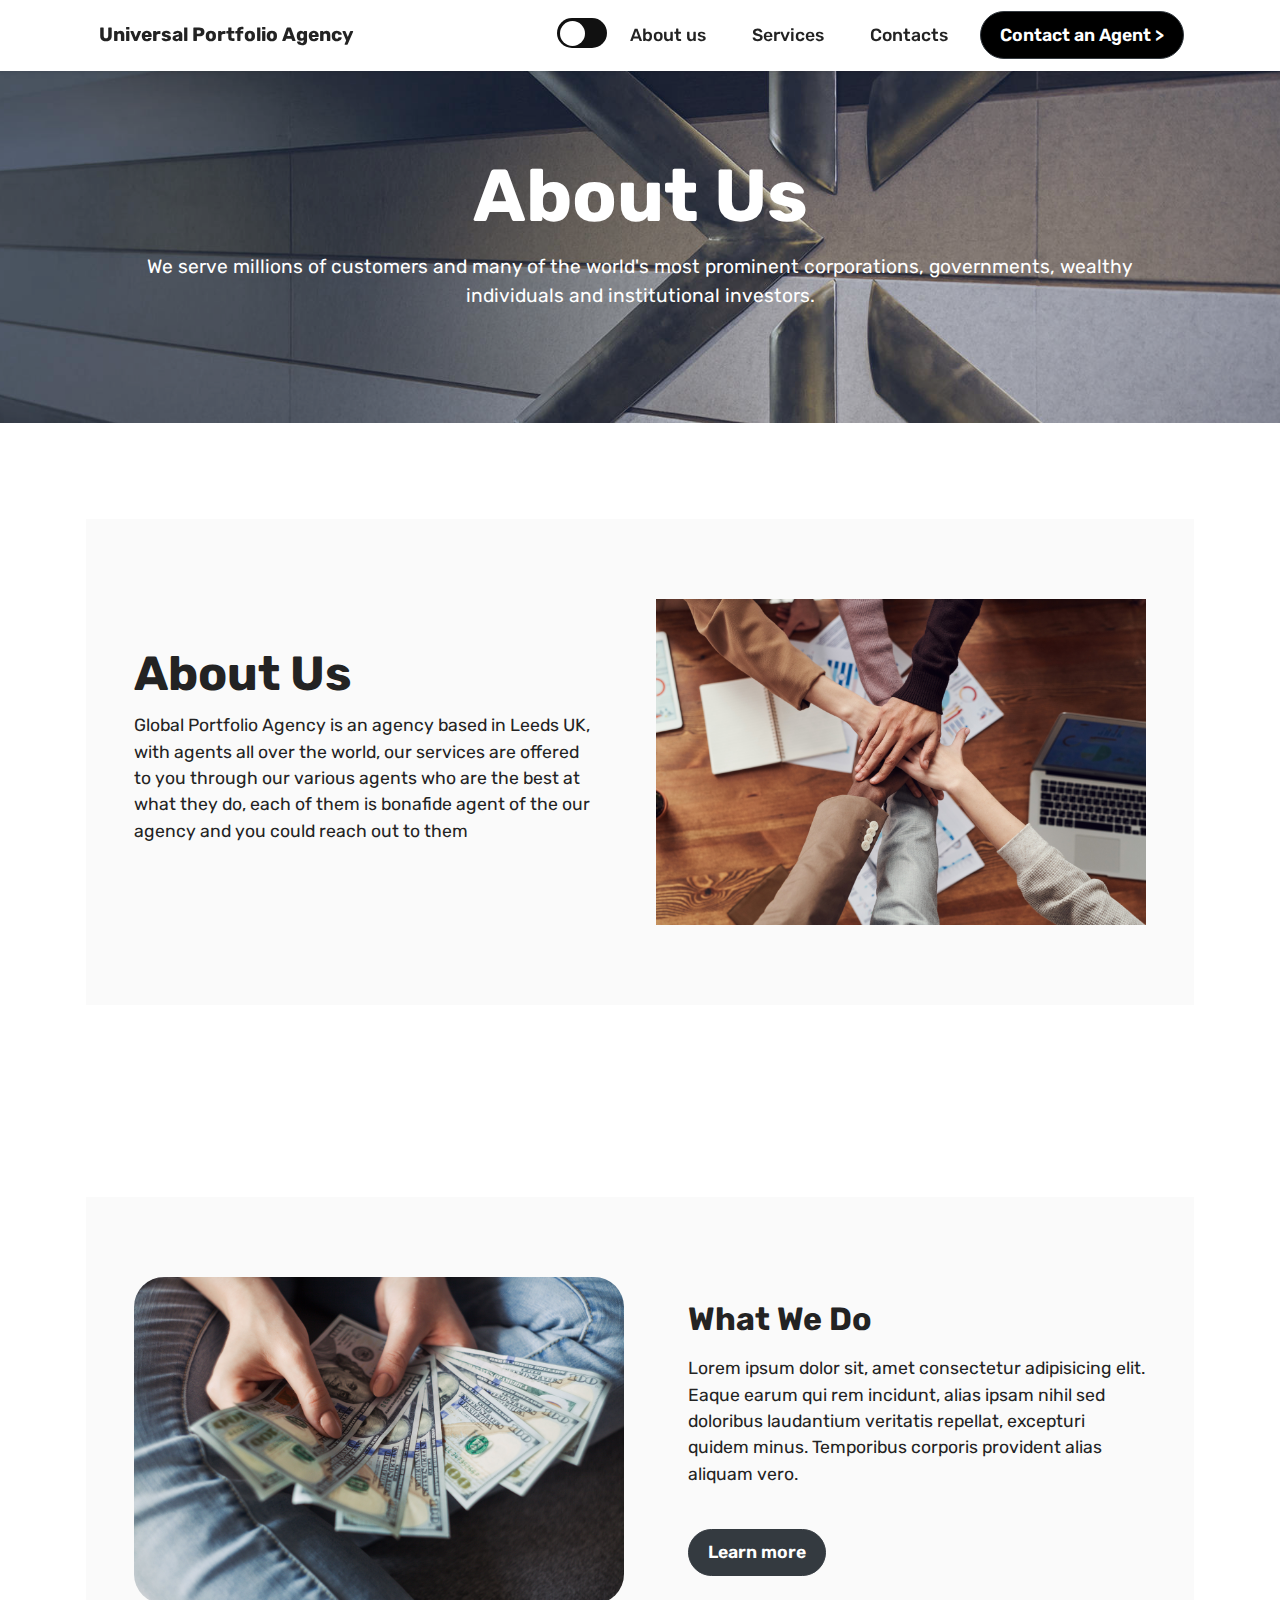
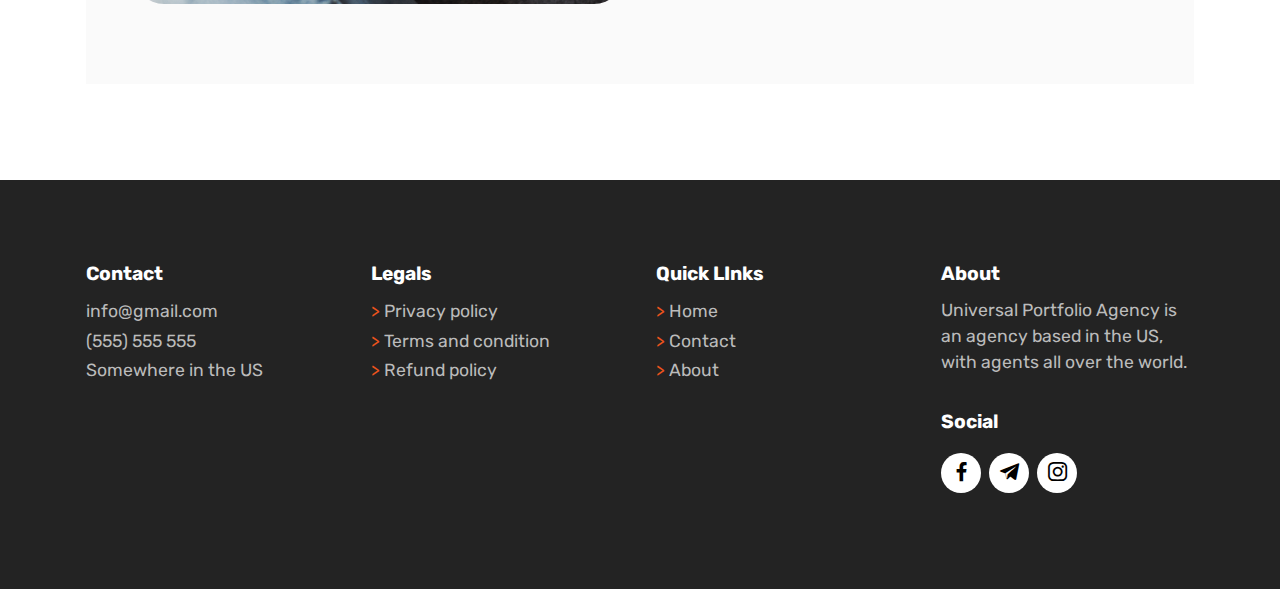
==== commit 34cd84d0: "testing-2" ====
--- a/about.html
+++ b/about.html
@@ -1,46 +1,29 @@
 <!DOCTYPE html>
 <html lang="en">
-  
-<!-- Mirrored from globalportfolioagency.com/about by HTTrack Website Copier/3.x [XR&CO'2014], Tue, 10 Aug 2021 15:45:06 GMT -->
-<!-- Added by HTTrack --><meta http-equiv="content-type" content="text/html;charset=utf-8" /><!-- /Added by HTTrack -->
-<head>
-    <meta charset="UTF-8" />
-    <meta name="viewport" content="width=device-width, initial-scale=1.0" />
-    <meta http-equiv="X-UA-Compatible" content="ie=edge" />
-
-    <meta property="og:description" content="Discover how we help individuals, families, institutions and governments raise, manage and distribute the capital they need to achieve their goals."/>
-    <link rel="shortcut icon" href="assets/images/logo-globe.png" type="image/x-icon">
-    <title>Global Portfolio Agency </title>
-  </head>
-  <body>
-    <div><!DOCTYPE html>
-<html  >
-<head>
-  <!-- Site made with Mobirise Website Builder v5.3.4, https://mobirise.com -->
-  <meta charset="UTF-8">
-  <meta http-equiv="X-UA-Compatible" content="IE=edge">
-  <meta name="generator" content="Mobirise v5.3.4, mobirise.com">
-  <meta name="viewport" content="width=device-width, initial-scale=1, minimum-scale=1">
-  <link rel="shortcut icon" href="assets/images/logo.html" type="image/x-icon">
-  <meta name="description" content="">
-  
-  
-  <title>about</title>
-  <link rel="stylesheet" href="assets/tether/tether.min.css">
-  <link rel="stylesheet" href="assets/bootstrap/css/bootstrap.min.css">
-  <link rel="stylesheet" href="assets/bootstrap/css/bootstrap-grid.min.css">
-  <link rel="stylesheet" href="assets/bootstrap/css/bootstrap-reboot.min.css">
-  <link rel="stylesheet" href="assets/dropdown/css/style.css">
-  <link rel="stylesheet" href="assets/socicon/css/styles.css">
-  <link rel="stylesheet" href="assets/theme/css/style.css">
-  <link rel="preload" href="https://fonts.googleapis.com/css?family=Rubik:300,400,500,600,700,800,900,300i,400i,500i,600i,700i,800i,900i&amp;display=swap" as="style" onload="this.onload=null;this.rel='stylesheet'">
-  <noscript><link rel="stylesheet" href="https://fonts.googleapis.com/css?family=Rubik:300,400,500,600,700,800,900,300i,400i,500i,600i,700i,800i,900i&amp;display=swap"></noscript>
-  <link rel="preload" as="style" href="assets/mobirise/css/mbr-additional.css"><link rel="stylesheet" href="assets/mobirise/css/mbr-additional.css" type="text/css">
-  
-  
-  
-  
-</head>
+    <head>
+        <meta charset="UTF-8" />
+        <meta name="viewport" content="width=device-width, initial-scale=1.0" />
+        <meta http-equiv="X-UA-Compatible" content="ie=edge" />
+    
+        <meta property="og:description" content="Discover how we help individuals, families, institutions and governments raise, manage and distribute the capital they need to achieve their goals."/>
+        <!-- <link rel="shortcut icon" href="assets/images/logo-globe.png" type="image/x-icon"> -->
+        <title>Universal Portfolio Agency </title>
+     
+      <link rel="stylesheet" href="assets/web/assets/mobirise-icons2/mobirise2.css">
+      <link rel="stylesheet" href="assets/tether/tether.min.css">
+      <link rel="stylesheet" href="assets/bootstrap/css/bootstrap.min.css">
+      <link rel="stylesheet" href="assets/bootstrap/css/bootstrap-grid.min.css">
+      <link rel="stylesheet" href="assets/bootstrap/css/bootstrap-reboot.min.css">
+      <link rel="stylesheet" href="assets/dropdown/css/style.css">
+      <link rel="stylesheet" href="assets/socicon/css/styles.css">
+      <link rel="stylesheet" href="assets/theme/css/style.css">
+      <link rel="stylesheet" href="assets/theme/css/darkTheme.css">
+      <link rel="preload" href="https://fonts.googleapis.com/css?family=Rubik:300,400,500,600,700,800,900,300i,400i,500i,600i,700i,800i,900i&amp;display=swap" as="style" onload="this.onload=null;this.rel='stylesheet'">
+      <noscript>
+      <link rel="stylesheet" href="https://fonts.googleapis.com/css?family=Rubik:300,400,500,600,700,800,900,300i,400i,500i,600i,700i,800i,900i&amp;display=swap"></noscript>
+      <link rel="preload" as="style" href="assets/mobirise/css/mbr-additional.css">
+      <link rel="stylesheet" href="assets/mobirise/css/mbr-additional.css" type="text/css">  
+    </head>
 <body>
   
   <section class="menu menu2 cid-sE0DUnyXPK" once="menu" id="menu2-i">
@@ -51,10 +34,10 @@
           <div class="navbar-brand">
               <span class="navbar-logo">
                   <a href="index.html">
-                      <img src="assets/images/logo-globe.png" alt="Mobirise" style="height: 3rem;">
+                      <!-- <img src="assets/images/logo-globe.png" alt="Mobirise" style="height: 3rem;"> -->
                   </a>
               </span>
-              <span class="navbar-caption-wrap"><a class="navbar-caption text-black display-7" href="index.html">Global Portfolio Agency</a></span>
+              <span class="navbar-caption-wrap"><a class="navbar-caption text-black display-7" href="index.html">Universal Portfolio Agency</a></span>
           </div>
           <button class="navbar-toggler" type="button" data-toggle="collapse" data-target="#navbarSupportedContent" aria-controls="navbarNavAltMarkup" aria-expanded="false" aria-label="Toggle navigation">
               <div class="hamburger">
@@ -65,6 +48,12 @@
               </div>
           </button>
           <div class="collapse navbar-collapse" id="navbarSupportedContent">
+            <div class="toggle-dark">
+                <input type="checkbox" class="checkbox" id="checkbox">
+                <label for="checkbox" class="label">
+                    <div class="ball"></div>
+                </label>
+            </div>
               <ul class="navbar-nav nav-dropdown" data-app-modern-menu="true"><li class="nav-item"><a class="nav-link link text-black display-4" href="about.html">
                           About us</a></li>
                   <li class="nav-item"><a class="nav-link link text-black display-4" href="services.html">
@@ -72,7 +61,7 @@
                   <li class="nav-item"><a class="nav-link link text-black display-4" href="contact.html">Contacts</a>
                   </li></ul>
               
-              <div class="navbar-buttons mbr-section-btn"><a class="btn btn-primary display-4" href="#team1-5">Contact an Agent &gt;</a></div>
+              <div class="navbar-buttons mbr-section-btn"><a class="btn btn-dark display-4" href="#team1-5">Contact an Agent &gt;</a></div>
           </div>
       </div>
   </nav>
@@ -125,14 +114,12 @@
 
 <section class="features16 cid-sE0GQ8Fw3c" id="features17-m">
     
-
-    
     <div class="container">
         <div class="content-wrapper">
             <div class="row align-items-center">
                 <div class="col-12 col-lg-6">
                     <div class="image-wrapper">
-                        <img src="assets/images/sq1.jpg" alt="Mobirise">
+                        <img src="assets/images/sq1.jpg" alt="" style="border-radius: 30px;">
                     </div>
                 </div>
                 <div class="col-12 col-lg">
@@ -141,9 +128,8 @@
                             <strong>What We Do </strong>
                         </h6>
                         <p class="mbr-text mbr-fonts-style mb-4 display-4">
-                            All sites you create with the Mobirise web builder are mobile-friendly natively. No special actions required. You can preview your site inside the app. Check the icons on the top.</p>
-                        <div class="mbr-section-btn mt-3">
-                            <a class="btn btn-primary display-4" href="https://mobiri.se/">
+                                Lorem ipsum dolor sit, amet consectetur adipisicing elit. Eaque earum qui rem incidunt, alias ipsam nihil sed doloribus laudantium veritatis repellat, excepturi quidem minus. Temporibus corporis provident alias aliquam vero.                        <div class="mbr-section-btn mt-3">
+                            <a class="btn btn-dark display-4" href="">
                                 Learn more
                             </a>
                         </div>
@@ -154,30 +140,7 @@
     </div>
 </section>
 
-
-<section class="info1 cid-sE0E0Isvw9" id="info1-3">
-    
-    
-    <div class="align-center container">
-        <div class="row justify-content-center">
-            <div class="col-12 col-lg-8">
-                <h3 class="mbr-section-title mb-4 mbr-fonts-style display-1">
-                    <strong>Join our community telegram today</strong>
-                </h3>
-                
-                <div class="mbr-section-btn">
-                    <a class="btn btn-white display-4" href="https://t.me/globalportfolioagency">Visit channel</a>
-                </div>
-            </div>
-        </div>
-    </div>
-</section>
-
 <section class="footer1 cid-sE0EalPDA8" once="footers" id="footer1-j">
-
-    
-     
-    
     <div class="container">
         <div class="row mbr-white">
             <div class="col-12 col-md-6 col-lg-3">
@@ -185,9 +148,9 @@
                     <strong>Contact </strong>
                 </h5>
                 <ul class="list mbr-fonts-style display-4">
-                    <li class="mbr-text item-wrap">info@globalportfolioagency.com</li>
-                    <li class="mbr-text item-wrap"> +1 (606) 220 5186</li>
-                    <li class="mbr-text item-wrap">3 Lake View Drive, Leeds, United Kingdom</li>
+                    <li class="mbr-text item-wrap">info@gmail.com</li>
+                    <li class="mbr-text item-wrap"> (555) 555 555</li>
+                    <li class="mbr-text item-wrap"> Somewhere in the US</li>
                 </ul>
             </div>
             <div class="col-12 col-md-6 col-lg-3">
@@ -216,7 +179,7 @@
                     <strong>About</strong>
                 </h5>
                 <p class="mbr-text mbr-fonts-style mb-4 display-4">
-                    Global Portfolio Agency is an agency based in Leeds UK, with agents all over the world.</p>
+                    Universal Portfolio Agency is an agency based in the US, with agents all over the world.</p>
                 <h5 class="mbr-section-subtitle mbr-fonts-style mb-3 display-7">
                     <strong>Social</strong>
                 </h5>
@@ -242,21 +205,22 @@
             
         </div>
     </div>
-</section><section style="background-color: #fff; font-family: -apple-system, BlinkMacSystemFont, 'Segoe UI', 'Roboto', 'Helvetica Neue', Arial, sans-serif; color:#aaa; font-size:12px; padding: 0; align-items: center; display: none;"><a href="https://mobirise.site/v" style="flex: 1 1; height: 3rem; padding-left: 1rem;"></a><p style="flex: 0 0 auto; margin:0; padding-right:1rem;">Made with Mobirise <a href="https://mobirise.site/j" style="color:#aaa;">page</a> maker</p></section><script src="assets/web/assets/jquery/jquery.min.js"></script>  <script src="assets/popper/popper.min.js"></script>  <script src="assets/tether/tether.min.js"></script>  <script src="assets/bootstrap/js/bootstrap.min.js"></script>  <script src="assets/smoothscroll/smooth-scroll.js"></script>  <script src="assets/dropdown/js/nav-dropdown.js"></script>  <script src="assets/dropdown/js/navbar-dropdown.js"></script>  <script src="assets/touchswipe/jquery.touch-swipe.min.js"></script>  <script src="assets/theme/js/script.js"></script>  
-  
-<!-- Start of LiveChat (www.livechatinc.com) code -->
-<script>
-  window.__lc = window.__lc || {};
-  window.__lc.license = 13027326;
-  ;(function(n,t,c){function i(n){return e._h?e._h.apply(null,n):e._q.push(n)}var e={_q:[],_h:null,_v:"2.0",on:function(){i(["on",c.call(arguments)])},once:function(){i(["once",c.call(arguments)])},off:function(){i(["off",c.call(arguments)])},get:function(){if(!e._h)throw new Error("[LiveChatWidget] You can't use getters before load.");return i(["get",c.call(arguments)])},call:function(){i(["call",c.call(arguments)])},init:function(){var n=t.createElement("script");n.async=!0,n.type="text/javascript",n.src="../cdn.livechatinc.com/tracking.js",t.head.appendChild(n)}};!n.__lc.asyncInit&&e.init(),n.LiveChatWidget=n.LiveChatWidget||e}(window,document,[].slice))
-</script>
-<noscript><a href="https://www.livechatinc.com/chat-with/13027326/" rel="nofollow">Chat with us</a>, powered by <a href="https://www.livechatinc.com/?welcome" rel="noopener nofollow" target="_blank">LiveChat</a></noscript>
-<!-- End of LiveChat code -->
+</section>
+    <a href="https://mobirise.site/v" style="flex: 1 1; height: 3rem; padding-left: 1rem;">
+    <script src="assets/web/assets/jquery/jquery.min.js"></script>  
+    <script src="assets/popper/popper.min.js"></script>  
+    <script src="assets/tether/tether.min.js"></script>  
+    <script src="assets/bootstrap/js/bootstrap.min.js"></script>  
+    <script src="assets/smoothscroll/smooth-scroll.js"></script>  
+    <script src="assets/dropdown/js/nav-dropdown.js"></script> 
+    <script src="assets/dropdown/js/navbar-dropdown.js"></script>  
+    <script src="assets/touchswipe/jquery.touch-swipe.min.js"></script>  
+    <script src="assets/theme/js/script.js"></script>  
+    <script src="assets/theme/js/custom.js"></script>
+
+
 
 </body>
-
-<!-- Mirrored from globalportfolioagency.com/about by HTTrack Website Copier/3.x [XR&CO'2014], Tue, 10 Aug 2021 15:45:07 GMT -->
-</html></div>
-
-  </body>
 </html>
+
+
--- a/assets/web/assets/mobirise-icons2/mobirise2.css
+++ b/assets/web/assets/mobirise-icons2/mobirise2.css
@@ -0,0 +1,498 @@
+@font-face {
+  font-family: 'Moririse2';
+  font-display: swap;
+  src:  url('mobirise21e04.eot?f2bix4');
+  src:  url('mobirise21e04.eot?f2bix4#iefix') format('embedded-opentype'),
+    url('mobirise21e04.ttf?f2bix4') format('truetype'),
+    url('mobirise21e04.woff?f2bix4') format('woff'),
+    url('mobirise21e04.svg?f2bix4#mobirise2') format('svg');
+  font-weight: normal;
+  font-style: normal;
+}
+
+[class^="mobi-"], [class*=" mobi-"] {
+  /* use !important to prevent issues with browser extensions that change fonts */
+  font-family: 'Moririse2' !important;
+  speak: none;
+  font-style: normal;
+  font-weight: normal;
+  font-variant: normal;
+  text-transform: none;
+  line-height: 1;
+
+  /* Better Font Rendering =========== */
+  -webkit-font-smoothing: antialiased;
+  -moz-osx-font-smoothing: grayscale;
+}
+
+.mobi-mbri-add-submenu:before {
+  content: "\e900";
+}
+.mobi-mbri-alert:before {
+  content: "\e901";
+}
+.mobi-mbri-align-center:before {
+  content: "\e902";
+}
+.mobi-mbri-align-justify:before {
+  content: "\e903";
+}
+.mobi-mbri-align-left:before {
+  content: "\e904";
+}
+.mobi-mbri-align-right:before {
+  content: "\e905";
+}
+.mobi-mbri-android:before {
+  content: "\e906";
+}
+.mobi-mbri-apple:before {
+  content: "\e907";
+}
+.mobi-mbri-arrow-down:before {
+  content: "\e908";
+}
+.mobi-mbri-arrow-next:before {
+  content: "\e909";
+}
+.mobi-mbri-arrow-prev:before {
+  content: "\e90a";
+}
+.mobi-mbri-arrow-up:before {
+  content: "\e90b";
+}
+.mobi-mbri-bold:before {
+  content: "\e90c";
+}
+.mobi-mbri-bookmark:before {
+  content: "\e90d";
+}
+.mobi-mbri-bootstrap:before {
+  content: "\e90e";
+}
+.mobi-mbri-briefcase:before {
+  content: "\e90f";
+}
+.mobi-mbri-browse:before {
+  content: "\e910";
+}
+.mobi-mbri-bulleted-list:before {
+  content: "\e911";
+}
+.mobi-mbri-calendar:before {
+  content: "\e912";
+}
+.mobi-mbri-camera:before {
+  content: "\e913";
+}
+.mobi-mbri-cart-add:before {
+  content: "\e914";
+}
+.mobi-mbri-cart-full:before {
+  content: "\e915";
+}
+.mobi-mbri-cash:before {
+  content: "\e916";
+}
+.mobi-mbri-change-style:before {
+  content: "\e917";
+}
+.mobi-mbri-chat:before {
+  content: "\e918";
+}
+.mobi-mbri-clock:before {
+  content: "\e919";
+}
+.mobi-mbri-close:before {
+  content: "\e91a";
+}
+.mobi-mbri-cloud:before {
+  content: "\e91b";
+}
+.mobi-mbri-code:before {
+  content: "\e91c";
+}
+.mobi-mbri-contact-form:before {
+  content: "\e91d";
+}
+.mobi-mbri-credit-card:before {
+  content: "\e91e";
+}
+.mobi-mbri-cursor-click:before {
+  content: "\e91f";
+}
+.mobi-mbri-cust-feedback:before {
+  content: "\e920";
+}
+.mobi-mbri-database:before {
+  content: "\e921";
+}
+.mobi-mbri-delivery:before {
+  content: "\e922";
+}
+.mobi-mbri-desktop:before {
+  content: "\e923";
+}
+.mobi-mbri-devices:before {
+  content: "\e924";
+}
+.mobi-mbri-down:before {
+  content: "\e925";
+}
+.mobi-mbri-download-2:before {
+  content: "\e926";
+}
+.mobi-mbri-download:before {
+  content: "\e927";
+}
+.mobi-mbri-drag-n-drop-2:before {
+  content: "\e928";
+}
+.mobi-mbri-drag-n-drop:before {
+  content: "\e929";
+}
+.mobi-mbri-edit-2:before {
+  content: "\e92a";
+}
+.mobi-mbri-edit:before {
+  content: "\e92b";
+}
+.mobi-mbri-error:before {
+  content: "\e92c";
+}
+.mobi-mbri-extension:before {
+  content: "\e92d";
+}
+.mobi-mbri-features:before {
+  content: "\e92e";
+}
+.mobi-mbri-file:before {
+  content: "\e92f";
+}
+.mobi-mbri-flag:before {
+  content: "\e930";
+}
+.mobi-mbri-folder:before {
+  content: "\e931";
+}
+.mobi-mbri-gift:before {
+  content: "\e932";
+}
+.mobi-mbri-github:before {
+  content: "\e933";
+}
+.mobi-mbri-globe-2:before {
+  content: "\e934";
+}
+.mobi-mbri-globe:before {
+  content: "\e935";
+}
+.mobi-mbri-growing-chart:before {
+  content: "\e936";
+}
+.mobi-mbri-hearth:before {
+  content: "\e937";
+}
+.mobi-mbri-help:before {
+  content: "\e938";
+}
+.mobi-mbri-home:before {
+  content: "\e939";
+}
+.mobi-mbri-hot-cup:before {
+  content: "\e93a";
+}
+.mobi-mbri-idea:before {
+  content: "\e93b";
+}
+.mobi-mbri-image-gallery:before {
+  content: "\e93c";
+}
+.mobi-mbri-image-slider:before {
+  content: "\e93d";
+}
+.mobi-mbri-info:before {
+  content: "\e93e";
+}
+.mobi-mbri-italic:before {
+  content: "\e93f";
+}
+.mobi-mbri-key:before {
+  content: "\e940";
+}
+.mobi-mbri-laptop:before {
+  content: "\e941";
+}
+.mobi-mbri-layers:before {
+  content: "\e942";
+}
+.mobi-mbri-left-right:before {
+  content: "\e943";
+}
+.mobi-mbri-left:before {
+  content: "\e944";
+}
+.mobi-mbri-letter:before {
+  content: "\e945";
+}
+.mobi-mbri-like:before {
+  content: "\e946";
+}
+.mobi-mbri-link:before {
+  content: "\e947";
+}
+.mobi-mbri-lock:before {
+  content: "\e948";
+}
+.mobi-mbri-login:before {
+  content: "\e949";
+}
+.mobi-mbri-logout:before {
+  content: "\e94a";
+}
+.mobi-mbri-magic-stick:before {
+  content: "\e94b";
+}
+.mobi-mbri-map-pin:before {
+  content: "\e94c";
+}
+.mobi-mbri-menu:before {
+  content: "\e94d";
+}
+.mobi-mbri-mobile-2:before {
+  content: "\e94e";
+}
+.mobi-mbri-mobile-horizontal:before {
+  content: "\e94f";
+}
+.mobi-mbri-mobile:before {
+  content: "\e950";
+}
+.mobi-mbri-mobirise:before {
+  content: "\e951";
+}
+.mobi-mbri-more-horizontal:before {
+  content: "\e952";
+}
+.mobi-mbri-more-vertical:before {
+  content: "\e953";
+}
+.mobi-mbri-music:before {
+  content: "\e954";
+}
+.mobi-mbri-new-file:before {
+  content: "\e955";
+}
+.mobi-mbri-numbered-list:before {
+  content: "\e956";
+}
+.mobi-mbri-opened-folder:before {
+  content: "\e957";
+}
+.mobi-mbri-pages:before {
+  content: "\e958";
+}
+.mobi-mbri-paper-plane:before {
+  content: "\e959";
+}
+.mobi-mbri-paperclip:before {
+  content: "\e95a";
+}
+.mobi-mbri-phone:before {
+  content: "\e95b";
+}
+.mobi-mbri-photo:before {
+  content: "\e95c";
+}
+.mobi-mbri-photos:before {
+  content: "\e95d";
+}
+.mobi-mbri-pin:before {
+  content: "\e95e";
+}
+.mobi-mbri-play:before {
+  content: "\e95f";
+}
+.mobi-mbri-plus:before {
+  content: "\e960";
+}
+.mobi-mbri-preview:before {
+  content: "\e961";
+}
+.mobi-mbri-print:before {
+  content: "\e962";
+}
+.mobi-mbri-protect:before {
+  content: "\e963";
+}
+.mobi-mbri-question:before {
+  content: "\e964";
+}
+.mobi-mbri-quote-left:before {
+  content: "\e965";
+}
+.mobi-mbri-quote-right:before {
+  content: "\e966";
+}
+.mobi-mbri-redo:before {
+  content: "\e967";
+}
+.mobi-mbri-refresh:before {
+  content: "\e968";
+}
+.mobi-mbri-responsive-2:before {
+  content: "\e969";
+}
+.mobi-mbri-responsive:before {
+  content: "\e96a";
+}
+.mobi-mbri-right:before {
+  content: "\e96b";
+}
+.mobi-mbri-rocket:before {
+  content: "\e96c";
+}
+.mobi-mbri-sad-face:before {
+  content: "\e96d";
+}
+.mobi-mbri-sale:before {
+  content: "\e96e";
+}
+.mobi-mbri-save:before {
+  content: "\e96f";
+}
+.mobi-mbri-search:before {
+  content: "\e970";
+}
+.mobi-mbri-setting-2:before {
+  content: "\e971";
+}
+.mobi-mbri-setting-3:before {
+  content: "\e972";
+}
+.mobi-mbri-setting:before {
+  content: "\e973";
+}
+.mobi-mbri-share:before {
+  content: "\e974";
+}
+.mobi-mbri-shopping-bag:before {
+  content: "\e975";
+}
+.mobi-mbri-shopping-basket:before {
+  content: "\e976";
+}
+.mobi-mbri-shopping-cart:before {
+  content: "\e977";
+}
+.mobi-mbri-sites:before {
+  content: "\e978";
+}
+.mobi-mbri-smile-face:before {
+  content: "\e979";
+}
+.mobi-mbri-speed:before {
+  content: "\e97a";
+}
+.mobi-mbri-star:before {
+  content: "\e97b";
+}
+.mobi-mbri-success:before {
+  content: "\e97c";
+}
+.mobi-mbri-sun:before {
+  content: "\e97d";
+}
+.mobi-mbri-sun2:before {
+  content: "\e97e";
+}
+.mobi-mbri-tablet-vertical:before {
+  content: "\e97f";
+}
+.mobi-mbri-tablet:before {
+  content: "\e980";
+}
+.mobi-mbri-target:before {
+  content: "\e981";
+}
+.mobi-mbri-timer:before {
+  content: "\e982";
+}
+.mobi-mbri-to-ftp:before {
+  content: "\e983";
+}
+.mobi-mbri-to-local-drive:before {
+  content: "\e984";
+}
+.mobi-mbri-touch-swipe:before {
+  content: "\e985";
+}
+.mobi-mbri-touch:before {
+  content: "\e986";
+}
+.mobi-mbri-trash:before {
+  content: "\e987";
+}
+.mobi-mbri-underline:before {
+  content: "\e988";
+}
+.mobi-mbri-undo:before {
+  content: "\e989";
+}
+.mobi-mbri-unlink:before {
+  content: "\e98a";
+}
+.mobi-mbri-unlock:before {
+  content: "\e98b";
+}
+.mobi-mbri-up-down:before {
+  content: "\e98c";
+}
+.mobi-mbri-up:before {
+  content: "\e98d";
+}
+.mobi-mbri-update:before {
+  content: "\e98e";
+}
+.mobi-mbri-upload-2:before {
+  content: "\e98f";
+}
+.mobi-mbri-upload:before {
+  content: "\e990";
+}
+.mobi-mbri-user-2:before {
+  content: "\e991";
+}
+.mobi-mbri-user:before {
+  content: "\e992";
+}
+.mobi-mbri-users:before {
+  content: "\e993";
+}
+.mobi-mbri-video-play:before {
+  content: "\e994";
+}
+.mobi-mbri-video:before {
+  content: "\e995";
+}
+.mobi-mbri-watch:before {
+  content: "\e996";
+}
+.mobi-mbri-website-theme-2:before {
+  content: "\e997";
+}
+.mobi-mbri-website-theme:before {
+  content: "\e998";
+}
+.mobi-mbri-wifi:before {
+  content: "\e999";
+}
+.mobi-mbri-windows:before {
+  content: "\e99a";
+}
+.mobi-mbri-zoom-in:before {
+  content: "\e99b";
+}
+.mobi-mbri-zoom-out:before {
+  content: "\e99c";
+}
--- a/assets/theme/css/darkTheme.css
+++ b/assets/theme/css/darkTheme.css
@@ -0,0 +1,158 @@
+body.dark{
+    background: #232323 !important;
+  }
+  
+  .toggle-dark{
+    margin-top: 5px;
+  }
+  
+  .label{
+    background-color: #111;
+    display: flex;
+    align-items: center;
+    justify-content: center;
+    border-radius: 50px;
+    padding: 15px;
+    width: 50px;
+    height: 25px;
+    position: relative;
+    margin-left: 130px;
+    position: relative;
+    cursor: pointer;
+    transition: 0.5s;
+  }
+  
+  body.dark .label{
+    background-color: #fff;
+  }
+  
+  .ball{
+    background: #fff;
+    position: absolute;
+    height: 25px;
+    width: 25px;
+    left: 3px;
+    transition: transform 0.5s linear;
+    border-radius: 50%;
+  }
+  
+  body.dark .ball{
+    background: #000;
+  }
+  
+  .checkbox{
+    opacity: 0;
+    position: absolute;
+  }
+  
+  .checkbox:checked + .label .ball{
+    transform: translateX(20px);
+  }
+
+  body.dark .navbar{
+    background-color: #000;
+    transition: 0.5s;
+    color: #fff;
+  }  
+
+ body.dark .navbar-brand .navbar-caption-wrap a{
+     color: #fff !important;
+ }
+
+.navbar-collapse .navbar-buttons a{
+    background-color: #000 !important;
+    transition: 0.5s !important;
+}
+
+body.dark .navbar-collapse .navbar-buttons a{
+    background-color: #fff !important;
+    color: #000 !important;
+    transition: 0.5s !important;
+}
+
+body.dark .navbar-collapse .navbar-nav .nav-item .nav-link{
+    color: #fff !important;
+    transition: 0.5s;
+}
+
+body.dark .features15{
+  background-color: #000;
+  transition: 0.5s;
+}
+
+body.dark .features15 .content-wrapper{
+  background-color: #111;
+  color: #fff !important;
+  transition: 0.5s;
+}
+
+body.dark .features15 .content-wrapper .text-wrapper #button-dark a{
+   background-color: #fff !important;
+   border: none !important;
+   color: #000 !important;
+}
+
+body.dark .features4{
+  background-color: #111;
+  transition: 0.5s;
+  color: #fff !important;
+}
+
+body.dark .features4 .mbr-section-head h4{
+  color: #fff !important;
+  transition: 0.5s;
+}
+
+body.dark .features4 .item-wrapper{
+  background-color: #000;
+  transition: 0.5s;
+}
+
+body.dark .testimonials2{
+  background-color: #000;
+  color: #fff;
+  transition: 0.5s;
+}
+
+body.dark .team1{
+  background-color: #000 !important;
+  color: #fff !important;
+  transition: 0.5s;
+}
+
+body.dark .card-wrap{
+  background-color: #111;
+  color: #fff;
+  transition: 0.5s;
+}
+
+body.dark .features16{
+  background-color: #111;
+  color: #fff !important;
+  transition: 0.5s;
+}
+
+body.dark .features16 .content-wrapper{
+  background-color: #000;
+  transition: 0.5s;
+}
+
+body.dark .navbar button.navbar-toggler .hamburger span{
+  background-color: #fff;
+  transition: 0.5s;
+}
+
+body.dark nav.opened button.navbar-toggler .hamburger span{
+  background-color: #ffffff;
+}
+
+body.dark .cid-sE0DUnyXPK .navbar.opened{
+  background-color: #000 !important;
+}
+
+@media(max-width: 500px){
+  .label{
+    transform: scale(1);
+    margin-left: 0px;
+  }
+}--- a/assets/mobirise/css/mbr-additional.css
+++ b/assets/mobirise/css/mbr-additional.css
@@ -2943,8 +2943,8 @@
   padding-right: 0.5rem;
 }
 .cid-sE0DUnyXPK .dropdown-menu,
-.cid-sE0DUnyXPK .navbar.opened {
-  background: #ffffff !important;
+body.dark .cid-sE0DUnyXPK .navbar.opened {
+  background: #000 !important;
 }
 .cid-sE0DUnyXPK .nav-item:focus,
 .cid-sE0DUnyXPK .nav-link:focus {
--- a/assets/mobirise/css/mbr-additional.css
+++ b/assets/mobirise/css/mbr-additional.css
@@ -2943,8 +2943,8 @@
   padding-right: 0.5rem;
 }
 .cid-sE0DUnyXPK .dropdown-menu,
-.cid-sE0DUnyXPK .navbar.opened {
-  background: #ffffff !important;
+body.dark .cid-sE0DUnyXPK .navbar.opened {
+  background: #000 !important;
 }
 .cid-sE0DUnyXPK .nav-item:focus,
 .cid-sE0DUnyXPK .nav-link:focus {
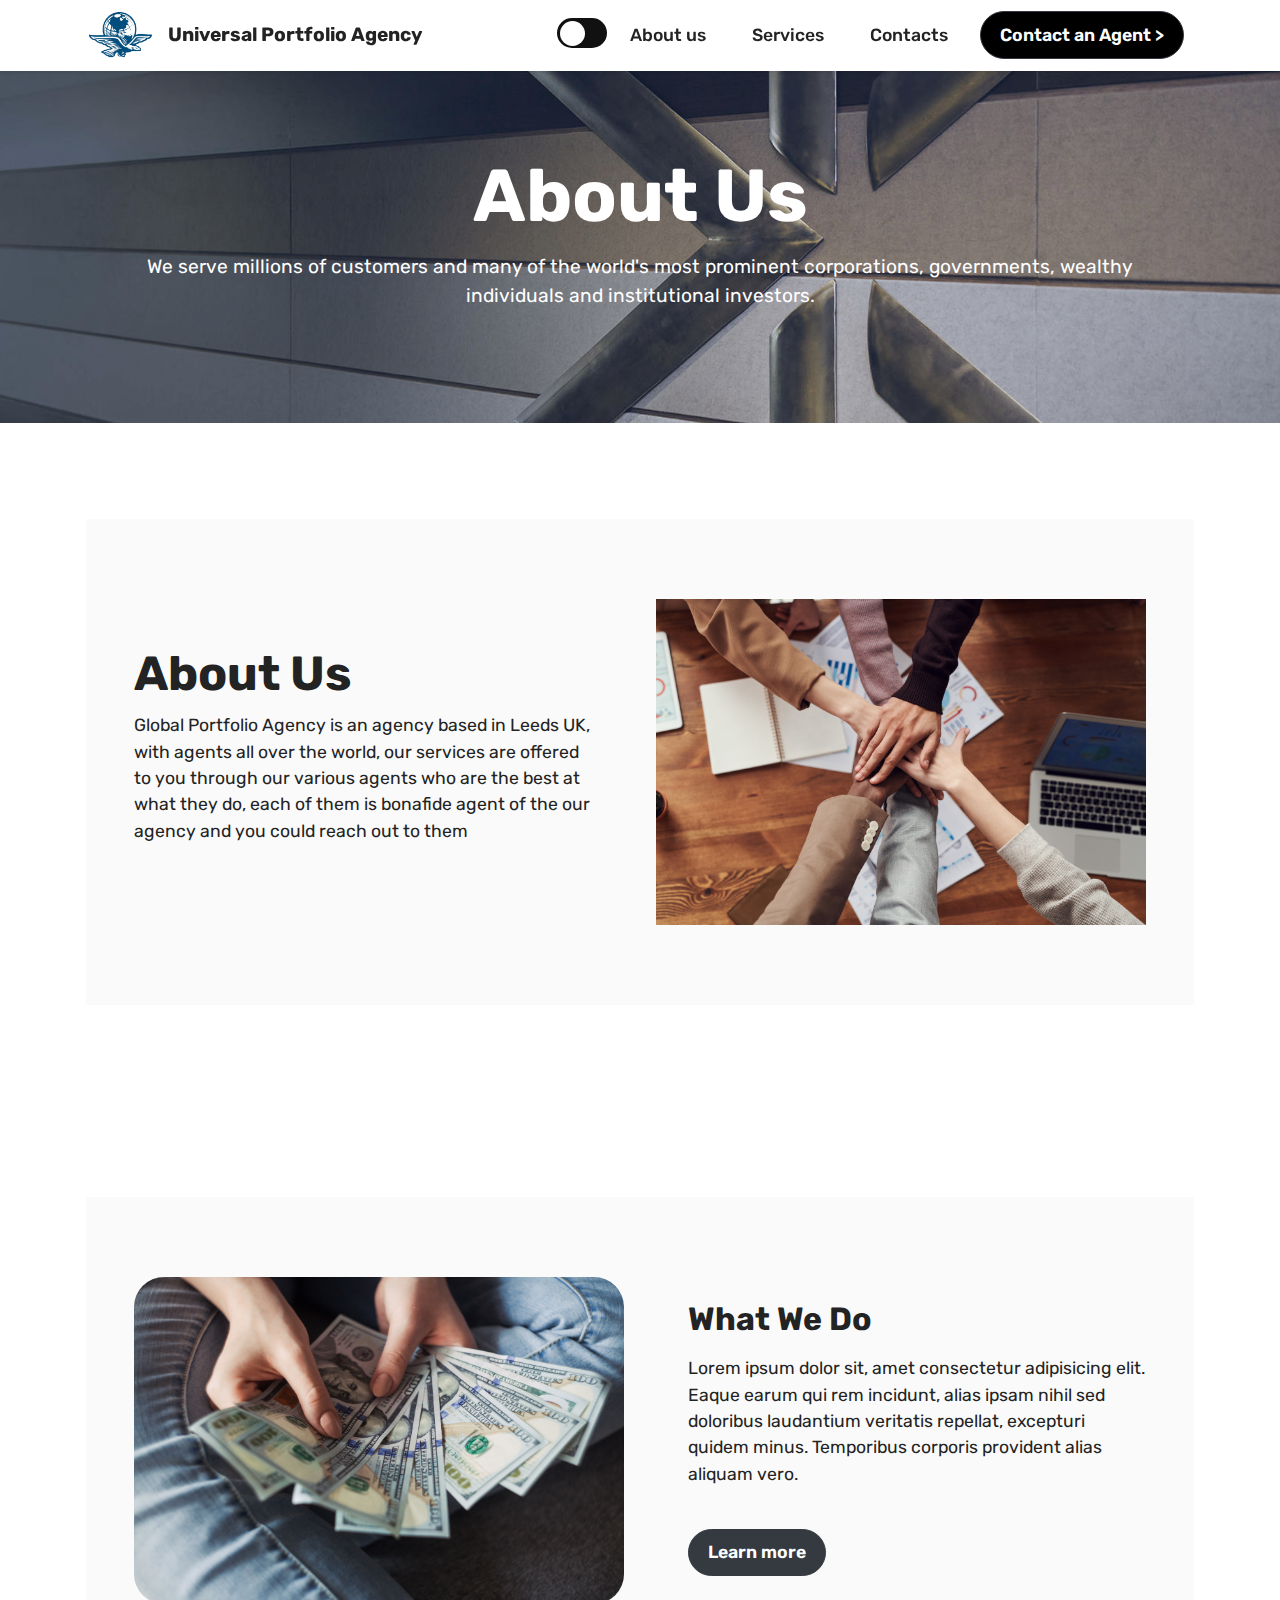
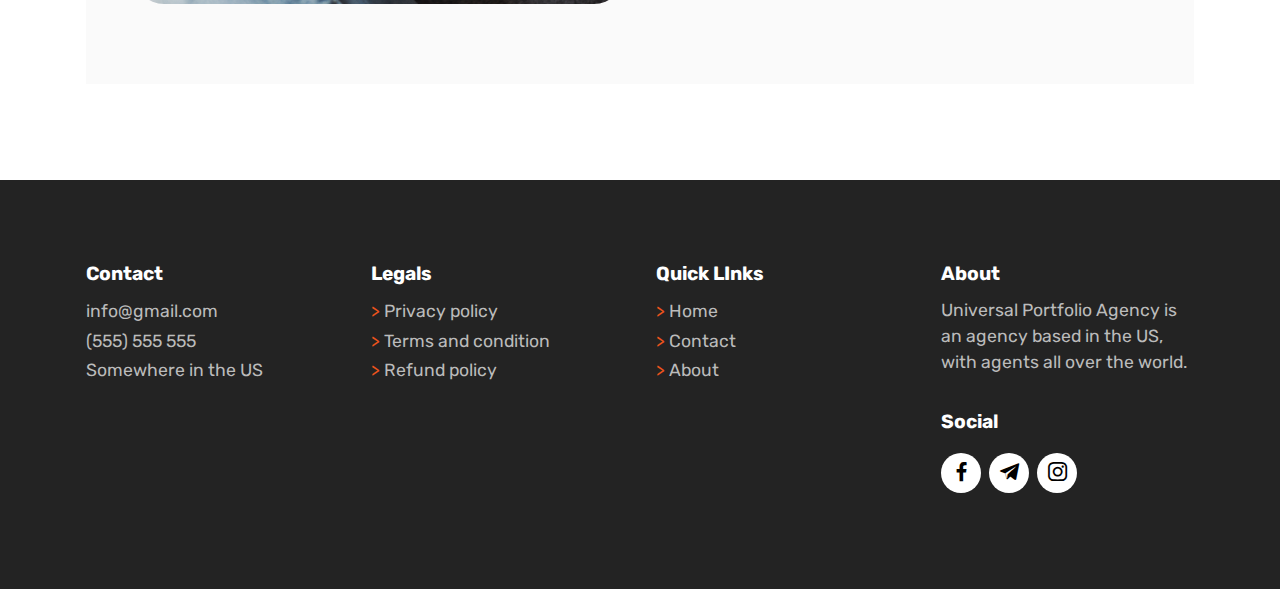
==== commit 6aa0b17e: "added logo" ====
--- a/about.html
+++ b/about.html
@@ -6,7 +6,7 @@
         <meta http-equiv="X-UA-Compatible" content="ie=edge" />
     
         <meta property="og:description" content="Discover how we help individuals, families, institutions and governments raise, manage and distribute the capital they need to achieve their goals."/>
-        <!-- <link rel="shortcut icon" href="assets/images/logo-globe.png" type="image/x-icon"> -->
+        <link rel="shortcut icon" href="assets/images/logo-globe.png" type="image/x-icon">
         <title>Universal Portfolio Agency </title>
      
       <link rel="stylesheet" href="assets/web/assets/mobirise-icons2/mobirise2.css">
@@ -34,7 +34,7 @@
           <div class="navbar-brand">
               <span class="navbar-logo">
                   <a href="index.html">
-                      <!-- <img src="assets/images/logo-globe.png" alt="Mobirise" style="height: 3rem;"> -->
+                      <img src="assets/images/logo-globe.png" alt="Mobirise" style="height: 3rem;">
                   </a>
               </span>
               <span class="navbar-caption-wrap"><a class="navbar-caption text-black display-7" href="index.html">Universal Portfolio Agency</a></span>
--- a/assets/theme/css/style.css
+++ b/assets/theme/css/style.css
@@ -907,6 +907,10 @@
     padding-left: 16px;
     padding-right: 16px;
   }
+
+  .cid-sE0DUnyXPK .navbar-brand .navbar-caption{
+    display: none !important;
+  }
 }
 .card-wrapper,
 .item-wrapper {
--- a/assets/theme/css/darkTheme.css
+++ b/assets/theme/css/darkTheme.css
@@ -150,9 +150,145 @@
   background-color: #000 !important;
 }
 
-@media(max-width: 500px){
+body.dark .features23{
+  background-color: #000;
+  color: #fff !important;
+  transition: 0.5s;
+}
+
+body.dark .header13{
+  background-color: #000 !important;
+  color: #fff !important;
+  transition: 0.5s;
+}
+
+body.dark .header13 h1 p{
+  color: #fff !important;
+  transition: 0.5s;
+}
+
+body.dark .content14{
+  background-color: #000;
+  color: #fff !important;
+  transition: 0.5s;
+}
+
+body.dark .contacts2{
+  background-color: #000;
+  color: #fff !important;
+  transition: 0.5s;
+}
+
+body.dark .contacts2 .card .card-wrapper{
+  background-color: #111 !important;
+  transition: 0.5s;
+}
+
+body.dark .content2{
+  background: #000;
+  transition: 0.5s;
+  color: #fff !important;
+}
+
+body.dark .content2 .mbr-section-head h4{
+  color: #fff !important;
+}
+
+body.dark .content2 .item .item-wrapper{
+  background: #111;
+}
+
+body.dark .content2 .item .item-wrapper .item-content h5{
+  color: #fff !important;
+}
+
+.tables-section{
+  background-color: #111;
+  color: #fff !important;
+}
+
+.table td{
+  color: #fff !important;
+}
+
+::-webkit-scrollbar-track{
+  width: 5px;
+}
+
+
+/* modal */
+.modal{
+  display: none; /* Hidden by default */
+  position: fixed; /* Stay in place */
+  z-index: 1; /* Sit on top */
+  left: 0;
+  top: 0;
+  width: 100%; /* Full width */
+  height: 100%; /* Full height */
+  overflow: auto; /* Enable scroll if needed */
+  background-color: rgb(0,0,0); /* Fallback color */
+  background-color: rgba(0,0,0,0.8); /* Black w/ opacity */
+}
+
+.modal-content{
+  background-color: #111;
+  margin: 10% auto; /* 15% from the top and centered */
+  padding: 20px;
+  border: 1px solid #888;
+  width: 50%; /* Could be more or less, depending on screen size */
+}
+
+.modal-content form.details{
+  height: 50%;
+  font-family: Arial, Helvetica, sans-serif;
+  width: 100%;
+  padding: 20px;
+  color: #fff;
+  display: flex;
+  flex-direction: column;
+  border-bottom: none;
+}
+
+.modal-content form.details input{
+  width: 100%;
+  margin: 20px auto;
+  background: rgba(225, 225, 225, 0.2);
+  border: none;
+  outline: none;
+  padding: 15px 20px;
+  border-radius: 35px;
+  border-right: 1px solid rgba(225, 225, 225, 0.2);
+  border-bottom: 1px solid rgba(225, 225, 225, 0.2);
+  font-size: 16px;
+  letter-spacing: 1px;
+  color: #fff;
+  box-shadow: 0 5px 15px rgba(0, 0, 0, 0.1);
+}
+
+.close {
+  color: #aaa;
+  float: right;
+  font-size: 40px;
+  font-weight: bold;
+}
+
+.close:hover,
+.close:focus {
+  color: black;
+  text-decoration: none;
+  cursor: pointer;
+}
+
+@media(max-width:500px){
   .label{
     transform: scale(1);
     margin-left: 0px;
   }
+
+  .modal-content{
+    width: 95%;
+    height: 80%;
+    margin-top: 30%;
+  }
+
 }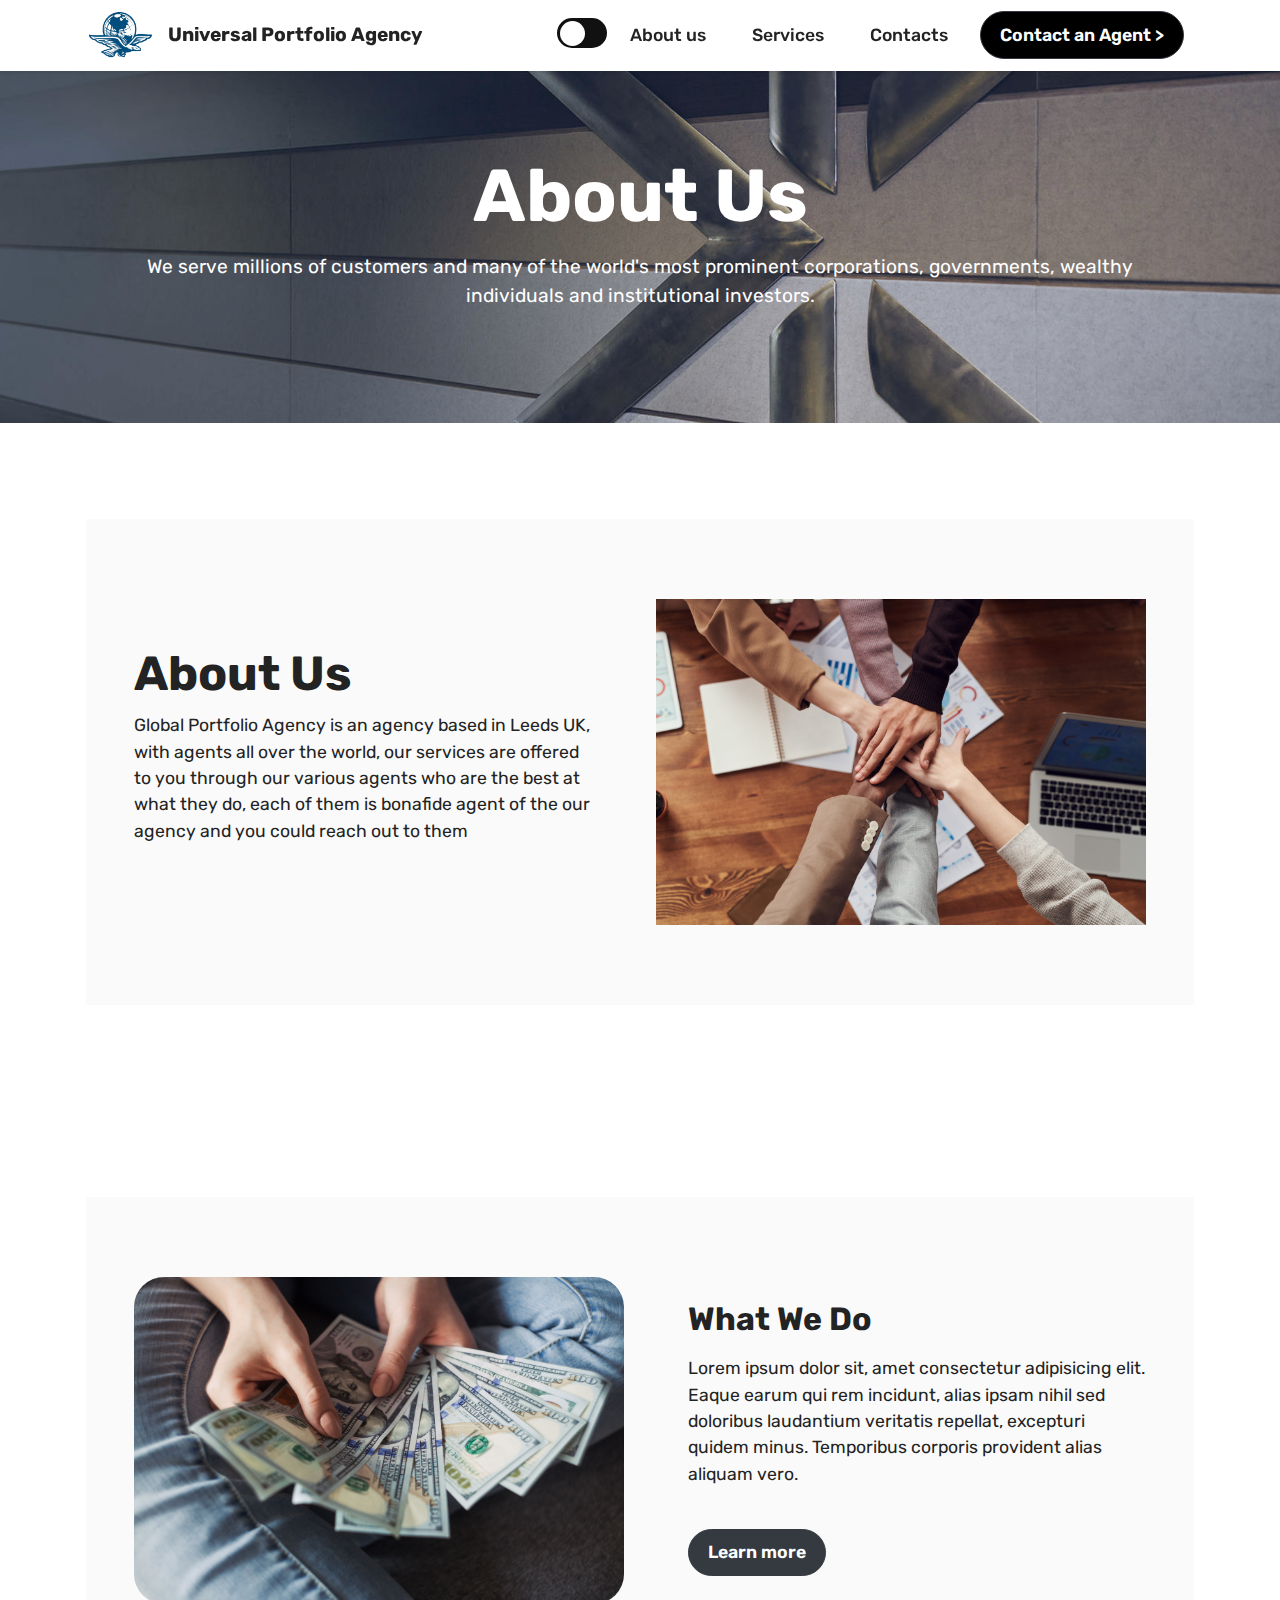
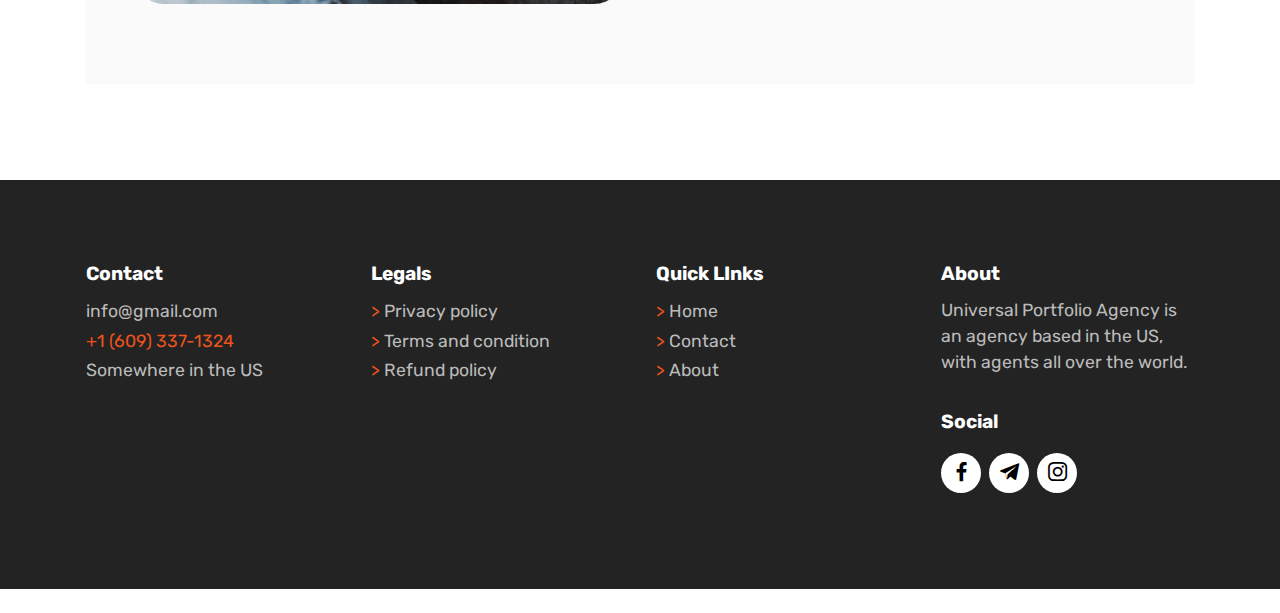
==== commit a2cb339d: "final-changes" ====
--- a/about.html
+++ b/about.html
@@ -148,8 +148,8 @@
                     <strong>Contact </strong>
                 </h5>
                 <ul class="list mbr-fonts-style display-4">
-                    <li class="mbr-text item-wrap">info@gmail.com</li>
-                    <li class="mbr-text item-wrap"> (555) 555 555</li>
+                    <li class="mbr-text item-wrap"><a href="mailto:universalportfolioagency@gmail.com"></a>info@gmail.com</li>
+                    <li class="mbr-text item-wrap"><a href="tel:+16093371324"> +1 (609) 337-1324</a></li>
                     <li class="mbr-text item-wrap"> Somewhere in the US</li>
                 </ul>
             </div>
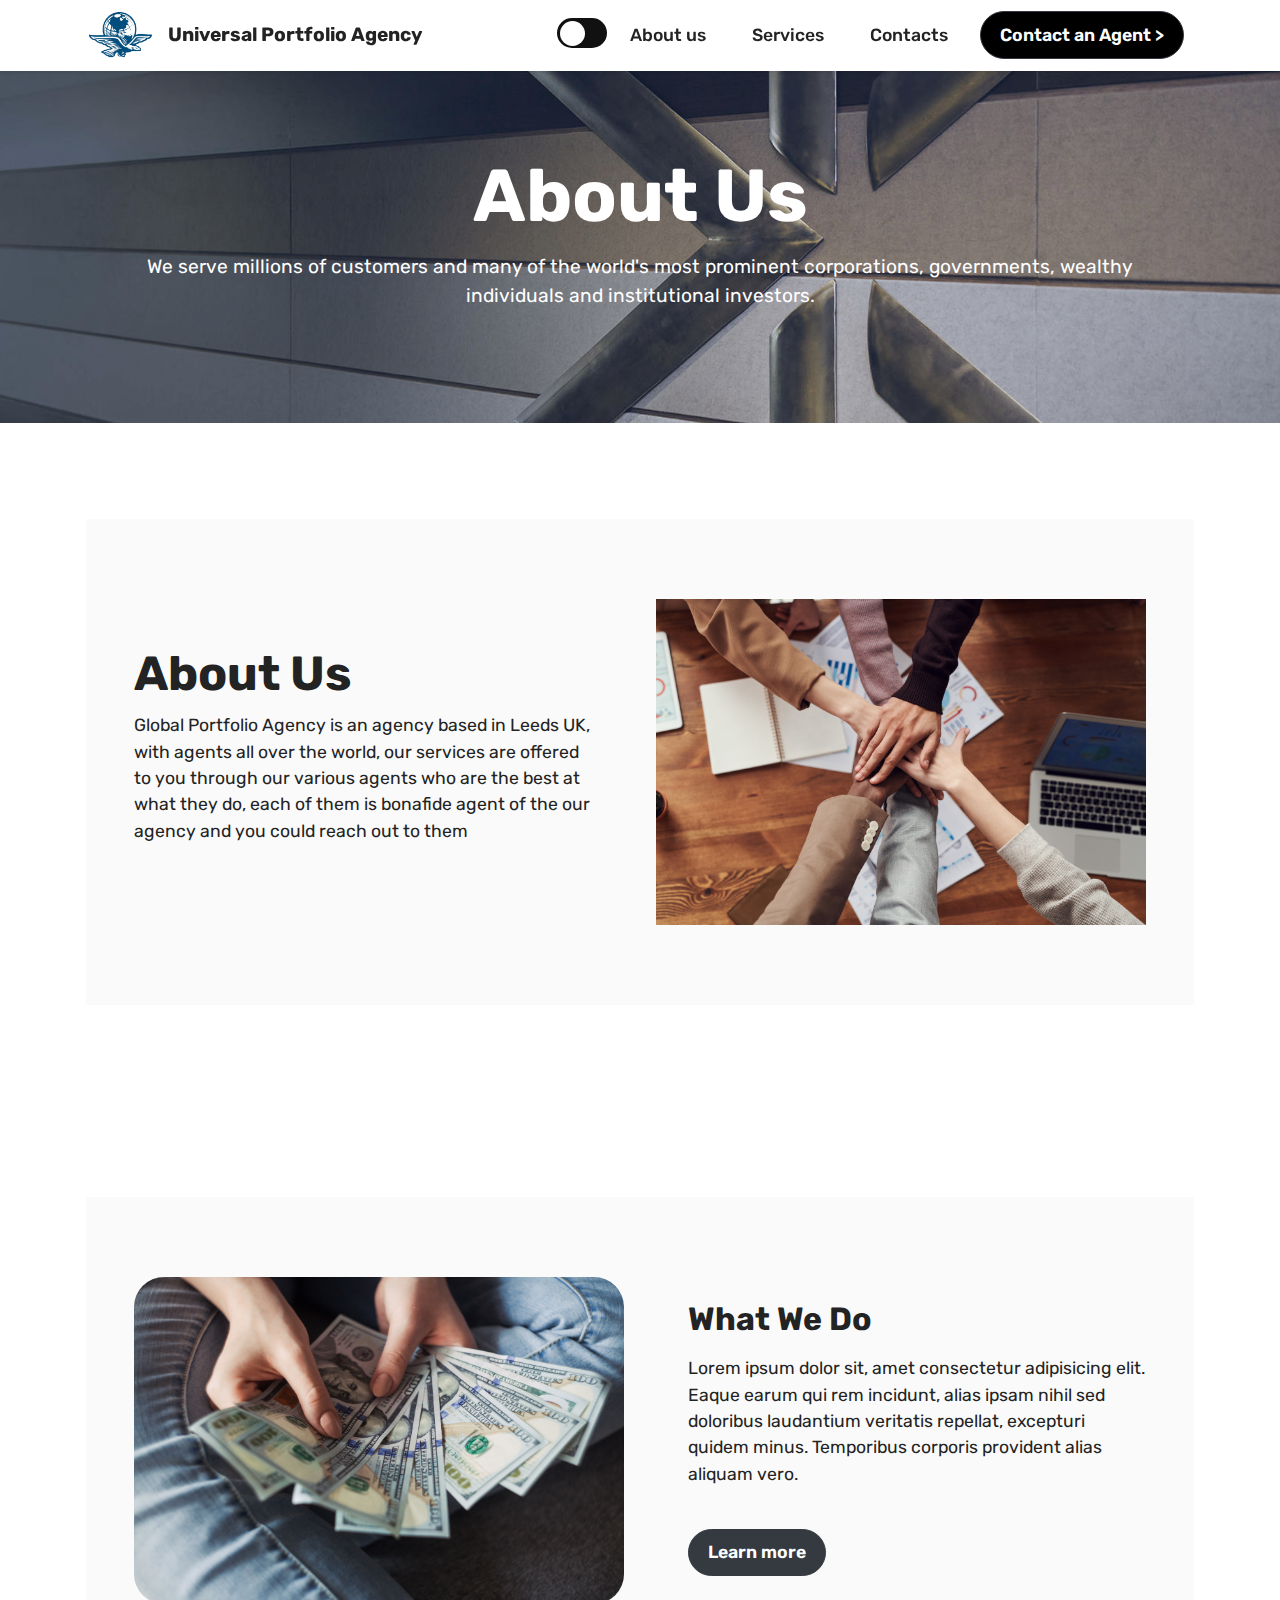
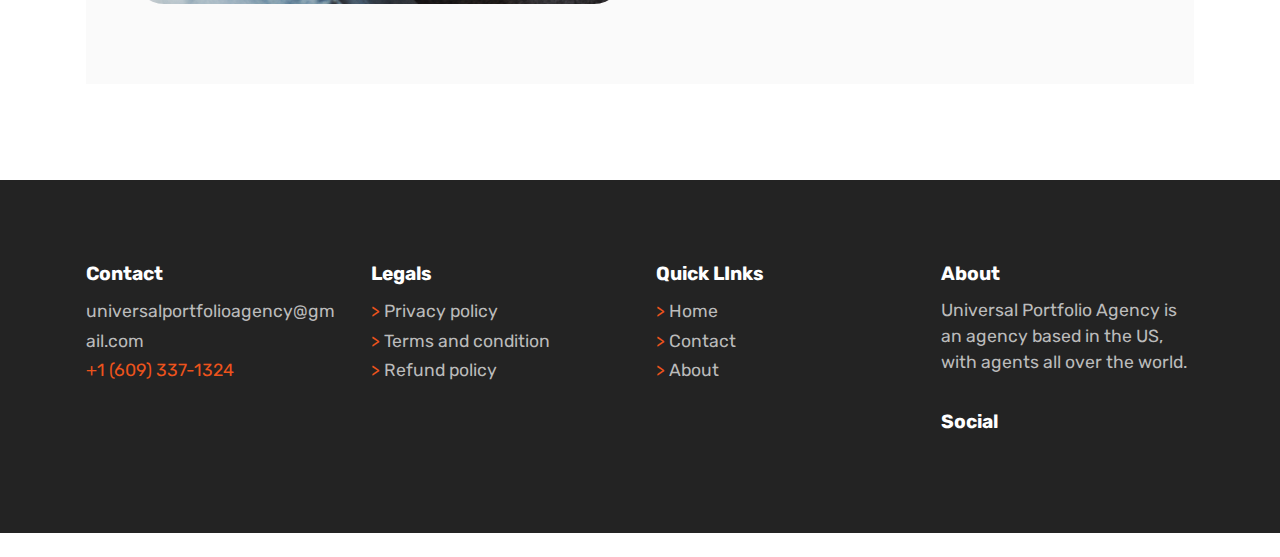
==== commit cfad7c9e: "changes" ====
--- a/about.html
+++ b/about.html
@@ -148,9 +148,8 @@
                     <strong>Contact </strong>
                 </h5>
                 <ul class="list mbr-fonts-style display-4">
-                    <li class="mbr-text item-wrap"><a href="mailto:universalportfolioagency@gmail.com"></a>info@gmail.com</li>
+                    <li class="mbr-text item-wrap"><a href="mailto:universalportfolioagency@gmail.com"></a>universalportfolioagency@gmail.com</li>
                     <li class="mbr-text item-wrap"><a href="tel:+16093371324"> +1 (609) 337-1324</a></li>
-                    <li class="mbr-text item-wrap"> Somewhere in the US</li>
                 </ul>
             </div>
             <div class="col-12 col-md-6 col-lg-3">
@@ -183,7 +182,7 @@
                 <h5 class="mbr-section-subtitle mbr-fonts-style mb-3 display-7">
                     <strong>Social</strong>
                 </h5>
-                <div class="social-row display-7">
+                <!-- <div class="social-row display-7">
                     <div class="soc-item">
                         <a href="https://facebook.com/globalportfolioagency" target="_blank">
                             <span class="mbr-iconfont socicon socicon-facebook"></span>
@@ -200,7 +199,7 @@
                         </a>
                     </div>
                     
-                </div>
+                </div> -->
             </div>
             
         </div>
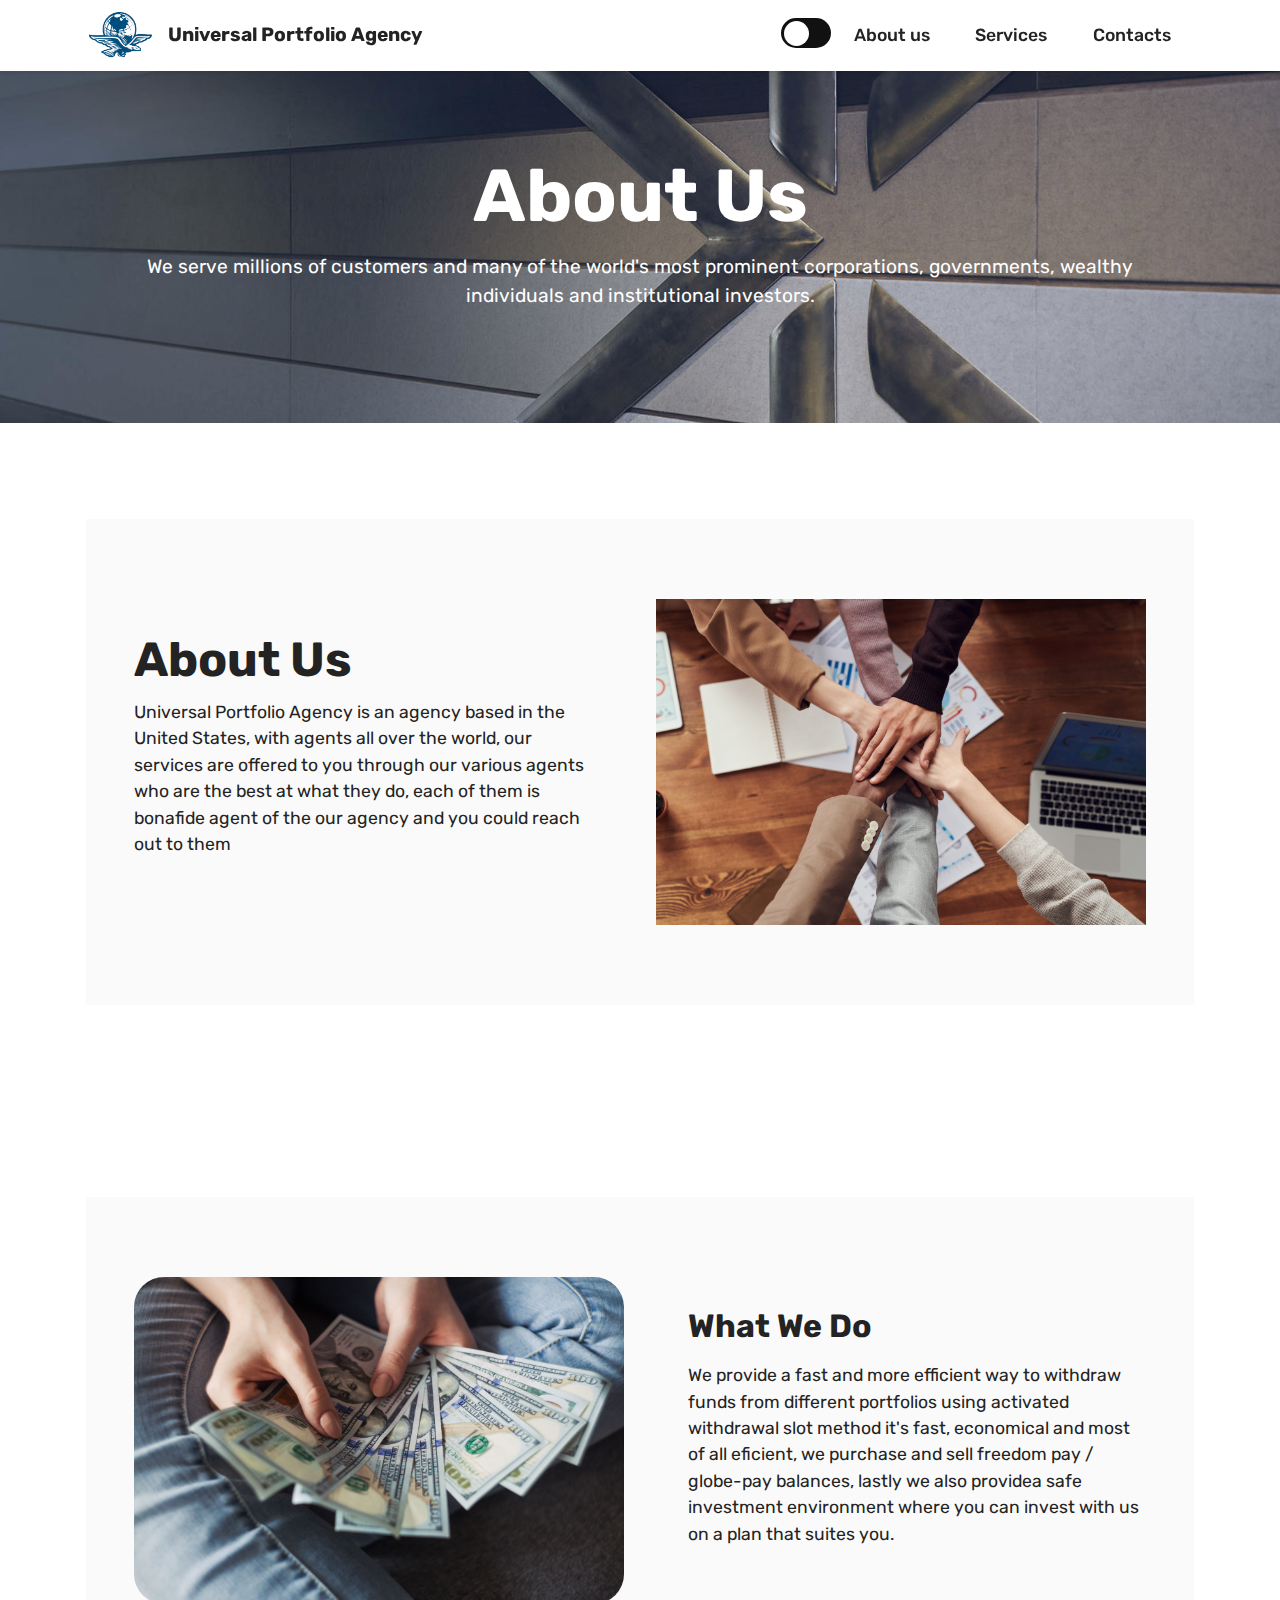
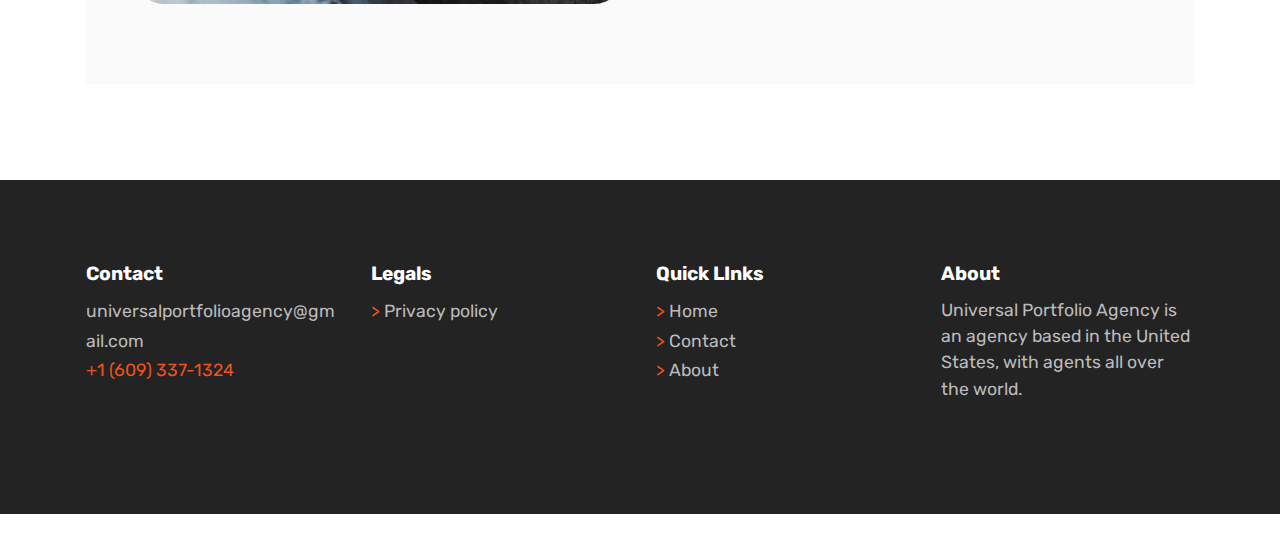
==== commit 0107c758: "Final changes" ====
--- a/about.html
+++ b/about.html
@@ -61,7 +61,7 @@
                   <li class="nav-item"><a class="nav-link link text-black display-4" href="contact.html">Contacts</a>
                   </li></ul>
               
-              <div class="navbar-buttons mbr-section-btn"><a class="btn btn-dark display-4" href="#team1-5">Contact an Agent &gt;</a></div>
+              <!-- <div class="navbar-buttons mbr-section-btn"><a class="btn btn-dark display-4" href="#team1-5">Contact an Agent &gt;</a></div> -->
           </div>
       </div>
   </nav>
@@ -98,7 +98,7 @@
                             <strong>About Us</strong>
                         </h6>
                         <p class="mbr-text mbr-fonts-style mb-4 display-4">
-                            Global Portfolio Agency is an agency based in Leeds UK, with agents all over the world, our services are offered to you through our various agents who are the best at what they do, each of them is bonafide agent  of the our agency and you could reach out to them</p>
+                            Universal Portfolio Agency is an agency based in the United States, with agents all over the world, our services are offered to you through our various agents who are the best at what they do, each of them is bonafide agent  of the our agency and you could reach out to them</p>
                     
                     </div>
                 </div>
@@ -128,10 +128,13 @@
                             <strong>What We Do </strong>
                         </h6>
                         <p class="mbr-text mbr-fonts-style mb-4 display-4">
-                                Lorem ipsum dolor sit, amet consectetur adipisicing elit. Eaque earum qui rem incidunt, alias ipsam nihil sed doloribus laudantium veritatis repellat, excepturi quidem minus. Temporibus corporis provident alias aliquam vero.                        <div class="mbr-section-btn mt-3">
-                            <a class="btn btn-dark display-4" href="">
+                            We provide a fast and more efficient way to withdraw funds from different portfolios using activated withdrawal slot method it's fast,
+                            economical and most of all eficient, we purchase and sell freedom pay / globe-pay balances, lastly we also providea safe investment environment where 
+                            you can invest with us on a plan that suites you.
+                        <div class="mbr-section-btn mt-3">
+                            <!-- <a class="btn btn-dark display-4" href="">
                                 Learn more
-                            </a>
+                            </a> -->
                         </div>
                     </div>
                 </div>
@@ -149,7 +152,7 @@
                 </h5>
                 <ul class="list mbr-fonts-style display-4">
                     <li class="mbr-text item-wrap"><a href="mailto:universalportfolioagency@gmail.com"></a>universalportfolioagency@gmail.com</li>
-                    <li class="mbr-text item-wrap"><a href="tel:+16093371324"> +1 (609) 337-1324</a></li>
+                    <li class="mbr-text item-wrap"><a href="https://wa.me/16093371324"> +1 (609) 337-1324</a></li>
                 </ul>
             </div>
             <div class="col-12 col-md-6 col-lg-3">
@@ -159,8 +162,7 @@
                 <ul class="list mbr-fonts-style display-4">
 
                     <a href="privacy-policy.html" class="mbr-text item-wrap"> <span style="color: #ed531c;">&gt;</span> Privacy policy</a><br>
-                    <a href="term-and-condition" class="mbr-text item-wrap"> <span style="color: #ed531c;">&gt;</span>  Terms and condition</a><br>
-                    <a href="refund-policy" class="mbr-text item-wrap"><span style="color: #ed531c;">&gt;</span>  Refund policy</a><br>
+                   
                 </ul>
             </div>
             <div class="col-12 col-md-6 col-lg-3">
@@ -178,10 +180,10 @@
                     <strong>About</strong>
                 </h5>
                 <p class="mbr-text mbr-fonts-style mb-4 display-4">
-                    Universal Portfolio Agency is an agency based in the US, with agents all over the world.</p>
-                <h5 class="mbr-section-subtitle mbr-fonts-style mb-3 display-7">
+                    Universal Portfolio Agency is an agency based in the United States, with agents all over the world.</p>
+                <!-- <h5 class="mbr-section-subtitle mbr-fonts-style mb-3 display-7">
                     <strong>Social</strong>
-                </h5>
+                </h5> -->
                 <!-- <div class="social-row display-7">
                     <div class="soc-item">
                         <a href="https://facebook.com/globalportfolioagency" target="_blank">
@@ -217,7 +219,19 @@
     <script src="assets/theme/js/script.js"></script>  
     <script src="assets/theme/js/custom.js"></script>
 
-
+<!--Start of Tawk.to Script-->
+<script type="text/javascript">
+    var Tawk_API=Tawk_API||{}, Tawk_LoadStart=new Date();
+    (function(){
+    var s1=document.createElement("script"),s0=document.getElementsByTagName("script")[0];
+    s1.async=true;
+    s1.src='https://embed.tawk.to/61279004d6e7610a49b22184/1fe18l5j0';
+    s1.charset='UTF-8';
+    s1.setAttribute('crossorigin','*');
+    s0.parentNode.insertBefore(s1,s0);
+    })();
+    </script>
+    <!--End of Tawk.to Script-->
 
 </body>
 </html>
--- a/assets/mobirise/css/mbr-additional.css
+++ b/assets/mobirise/css/mbr-additional.css
@@ -477,6 +477,10 @@
 }
 .text-black {
   color: #232323 !important;
+}
+
+body.dark .text-black{
+  color: #ffffff !important;
 }
 a.text-primary:hover,
 a.text-primary:focus,
--- a/assets/mobirise/css/mbr-additional.css
+++ b/assets/mobirise/css/mbr-additional.css
@@ -477,6 +477,10 @@
 }
 .text-black {
   color: #232323 !important;
+}
+
+body.dark .text-black{
+  color: #ffffff !important;
 }
 a.text-primary:hover,
 a.text-primary:focus,
